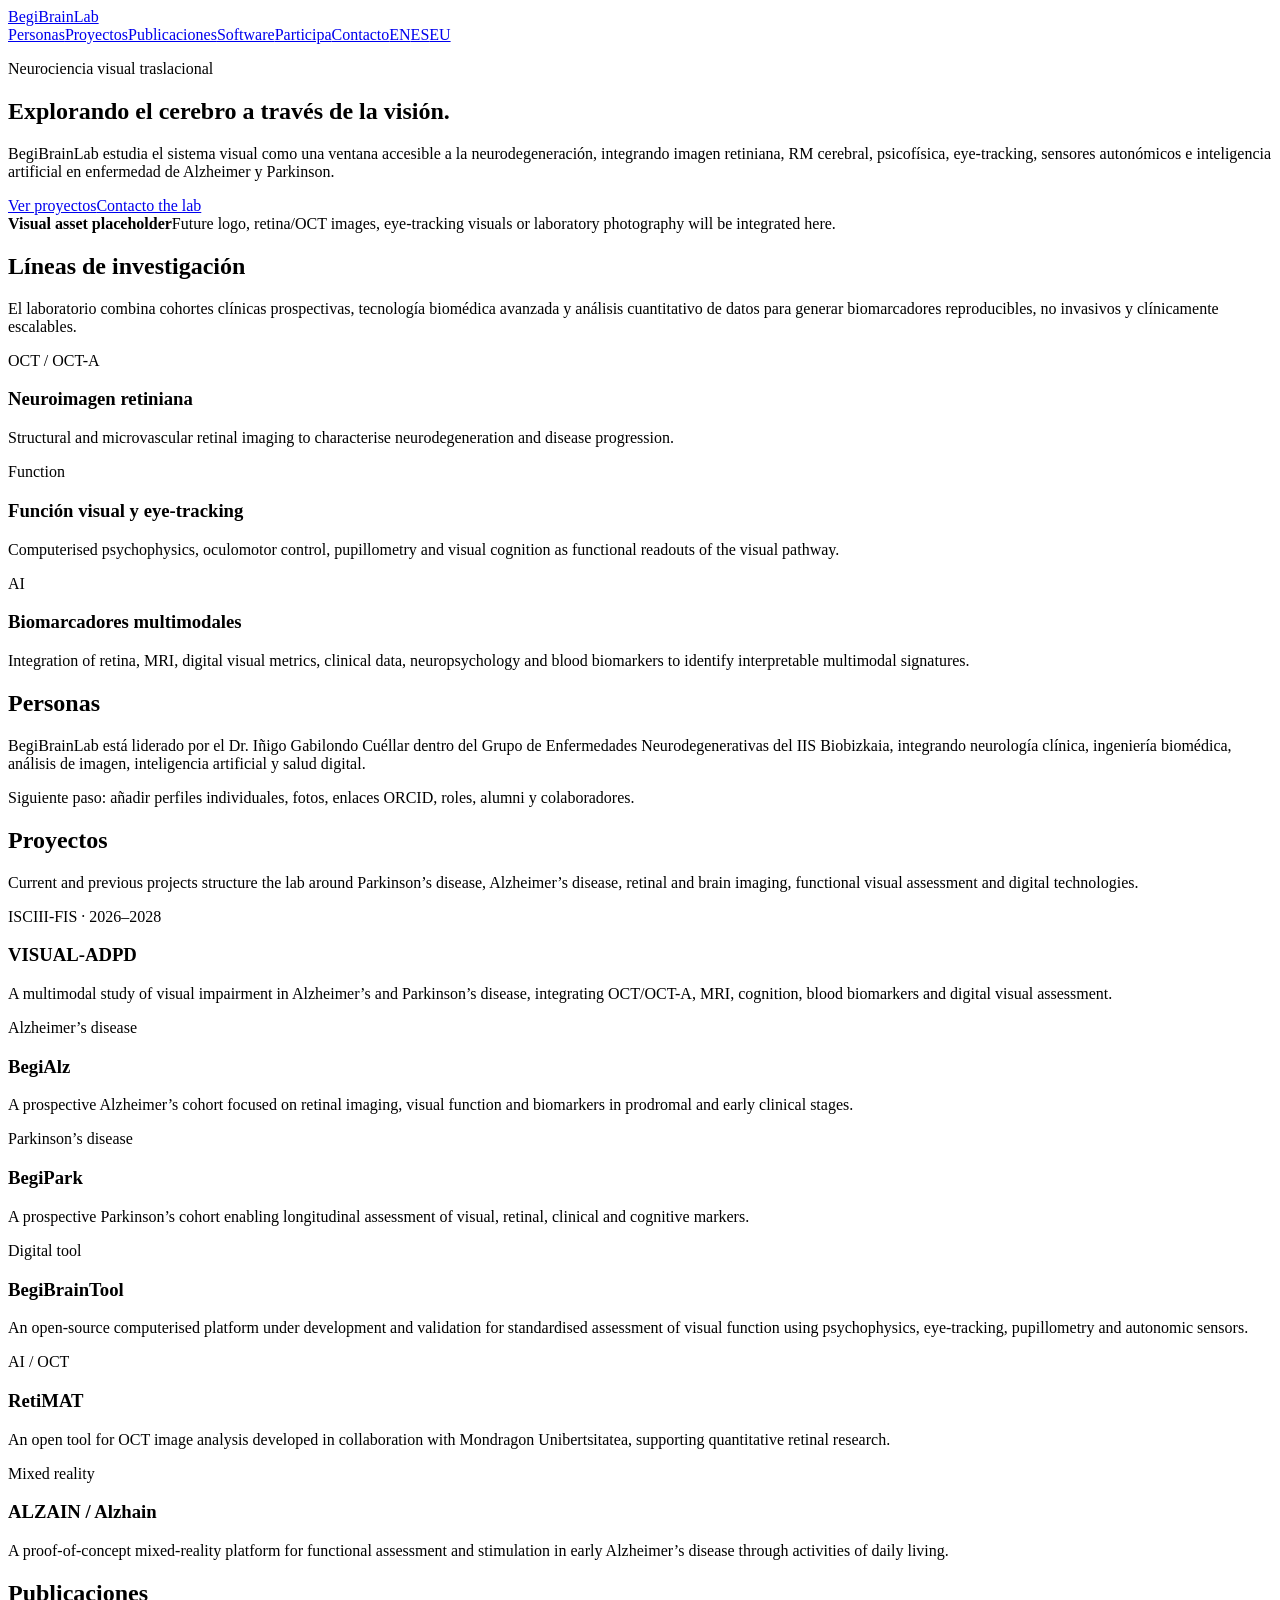
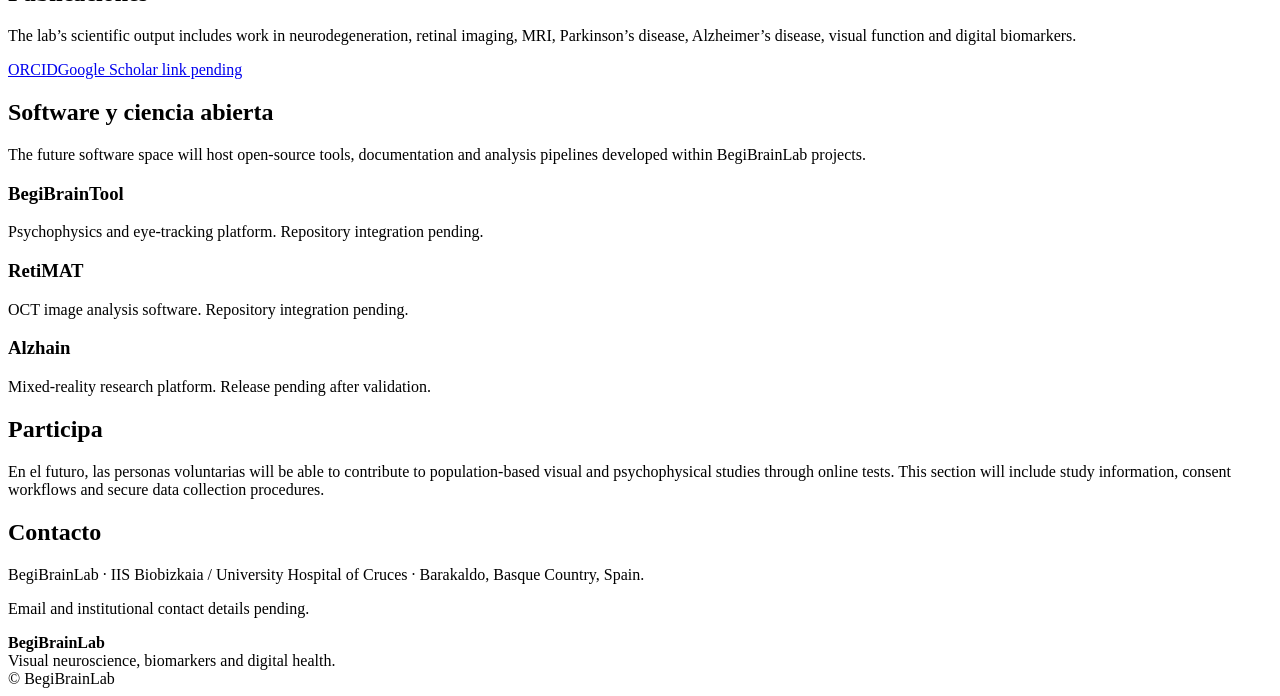
==== es/index.html @ 2e432d35 "Update index.html" ====
<!doctype html><html lang="es"><head><meta charset="utf-8"><meta name="viewport" content="width=device-width,initial-scale=1"><title>BegiBrainLab | Biomarcadores visuales de neurodegeneración</title><meta name="description" content="BegiBrainLab is a translational neuroscience laboratory focused on visual biomarkers, retinal imaging, eye-tracking, artificial intelligence and digital technologies for neurodegenerative diseases."><link rel="stylesheet" href="../assets/css/styles.css"></head><body><header class="topbar"><div class="container nav"><a class="brand" href="/"><span class="brand-mark"></span><span>BegiBrainLab</span></a><nav class="menu"><a href="#people">Personas</a><a href="#projects">Proyectos</a><a href="#publications">Publicaciones</a><a href="#software">Software</a><a href="#participate">Participa</a><a href="#contact">Contacto</a><span class="langs"><a href="/">EN</a><a href="/es/" class="active">ES</a><a href="/eu/">EU</a></span></nav></div></header><main><section class="hero"><div class="container hero-grid"><div><p class="eyebrow">Neurociencia visual traslacional</p><h1>Explorando el cerebro a través de la visión.</h1><p class="lead">BegiBrainLab estudia el sistema visual como una ventana accesible a la neurodegeneración, integrando imagen retiniana, RM cerebral, psicofísica, eye-tracking, sensores autonómicos e inteligencia artificial en enfermedad de Alzheimer y Parkinson.</p><div class="actions"><a class="btn primary" href="#projects">Ver proyectos</a><a class="btn secondary" href="#contact">Contacto the lab</a></div></div><div class="visual-placeholder"><strong>Visual asset placeholder</strong><span>Future logo, retina/OCT images, eye-tracking visuals or laboratory photography will be integrated here.</span></div></div></section><section><div class="container"><h2 class="section-title">Líneas de investigación</h2><p class="section-intro">El laboratorio combina cohortes clínicas prospectivas, tecnología biomédica avanzada y análisis cuantitativo de datos para generar biomarcadores reproducibles, no invasivos y clínicamente escalables.</p><div class="grid cards"><article class="card"><span class="tag">OCT / OCT-A</span><h3>Neuroimagen retiniana</h3><p>Structural and microvascular retinal imaging to characterise neurodegeneration and disease progression.</p></article><article class="card"><span class="tag">Function</span><h3>Función visual y eye-tracking</h3><p>Computerised psychophysics, oculomotor control, pupillometry and visual cognition as functional readouts of the visual pathway.</p></article><article class="card"><span class="tag">AI</span><h3>Biomarcadores multimodales</h3><p>Integration of retina, MRI, digital visual metrics, clinical data, neuropsychology and blood biomarkers to identify interpretable multimodal signatures.</p></article></div></div></section><section id="people"><div class="container"><h2 class="section-title">Personas</h2><p class="section-intro">BegiBrainLab está liderado por el Dr. Iñigo Gabilondo Cuéllar dentro del Grupo de Enfermedades Neurodegenerativas del IIS Biobizkaia, integrando neurología clínica, ingeniería biomédica, análisis de imagen, inteligencia artificial y salud digital.</p><div class="image-note">Siguiente paso: añadir perfiles individuales, fotos, enlaces ORCID, roles, alumni y colaboradores.</div></div></section><section id="projects"><div class="container"><h2 class="section-title">Proyectos</h2><p class="section-intro">Current and previous projects structure the lab around Parkinson’s disease, Alzheimer’s disease, retinal and brain imaging, functional visual assessment and digital technologies.</p><div class="grid project-list"><article class="card project"><span class="tag">ISCIII-FIS · 2026–2028</span><h3>VISUAL-ADPD</h3><p>A multimodal study of visual impairment in Alzheimer’s and Parkinson’s disease, integrating OCT/OCT-A, MRI, cognition, blood biomarkers and digital visual assessment.</p></article><article class="card project"><span class="tag">Alzheimer’s disease</span><h3>BegiAlz</h3><p>A prospective Alzheimer’s cohort focused on retinal imaging, visual function and biomarkers in prodromal and early clinical stages.</p></article><article class="card project"><span class="tag">Parkinson’s disease</span><h3>BegiPark</h3><p>A prospective Parkinson’s cohort enabling longitudinal assessment of visual, retinal, clinical and cognitive markers.</p></article><article class="card project"><span class="tag">Digital tool</span><h3>BegiBrainTool</h3><p>An open-source computerised platform under development and validation for standardised assessment of visual function using psychophysics, eye-tracking, pupillometry and autonomic sensors.</p></article><article class="card project"><span class="tag">AI / OCT</span><h3>RetiMAT</h3><p>An open tool for OCT image analysis developed in collaboration with Mondragon Unibertsitatea, supporting quantitative retinal research.</p></article><article class="card project"><span class="tag">Mixed reality</span><h3>ALZAIN / Alzhain</h3><p>A proof-of-concept mixed-reality platform for functional assessment and stimulation in early Alzheimer’s disease through activities of daily living.</p></article></div></div></section><section id="publications"><div class="container"><h2 class="section-title">Publicaciones</h2><p class="section-intro">The lab’s scientific output includes work in neurodegeneration, retinal imaging, MRI, Parkinson’s disease, Alzheimer’s disease, visual function and digital biomarkers.</p><div class="actions"><a class="btn secondary" href="https://orcid.org/0000-0001-6045-2840">ORCID</a><a class="btn secondary" href="#">Google Scholar link pending</a></div></div></section><section id="software"><div class="container"><h2 class="section-title">Software y ciencia abierta</h2><p class="section-intro">The future software space will host open-source tools, documentation and analysis pipelines developed within BegiBrainLab projects.</p><div class="grid cards"><article class="card"><h3>BegiBrainTool</h3><p>Psychophysics and eye-tracking platform. Repository integration pending.</p></article><article class="card"><h3>RetiMAT</h3><p>OCT image analysis software. Repository integration pending.</p></article><article class="card"><h3>Alzhain</h3><p>Mixed-reality research platform. Release pending after validation.</p></article></div></div></section><section id="participate"><div class="container"><div class="callout"><h2>Participa</h2><p>En el futuro, las personas voluntarias will be able to contribute to population-based visual and psychophysical studies through online tests. This section will include study information, consent workflows and secure data collection procedures.</p></div></div></section><section id="contact"><div class="container"><h2 class="section-title">Contacto</h2><p class="section-intro">BegiBrainLab · IIS Biobizkaia / University Hospital of Cruces · Barakaldo, Basque Country, Spain.</p><p class="muted">Email and institutional contact details pending.</p></div></section></main><footer class="footer"><div class="container footer-grid"><div><strong>BegiBrainLab</strong><br><span class="small">Visual neuroscience, biomarkers and digital health.</span></div><div class="small">© <span id="year"></span> BegiBrainLab</div></div></footer><script src="assets/js/site.js"></script></body></html>
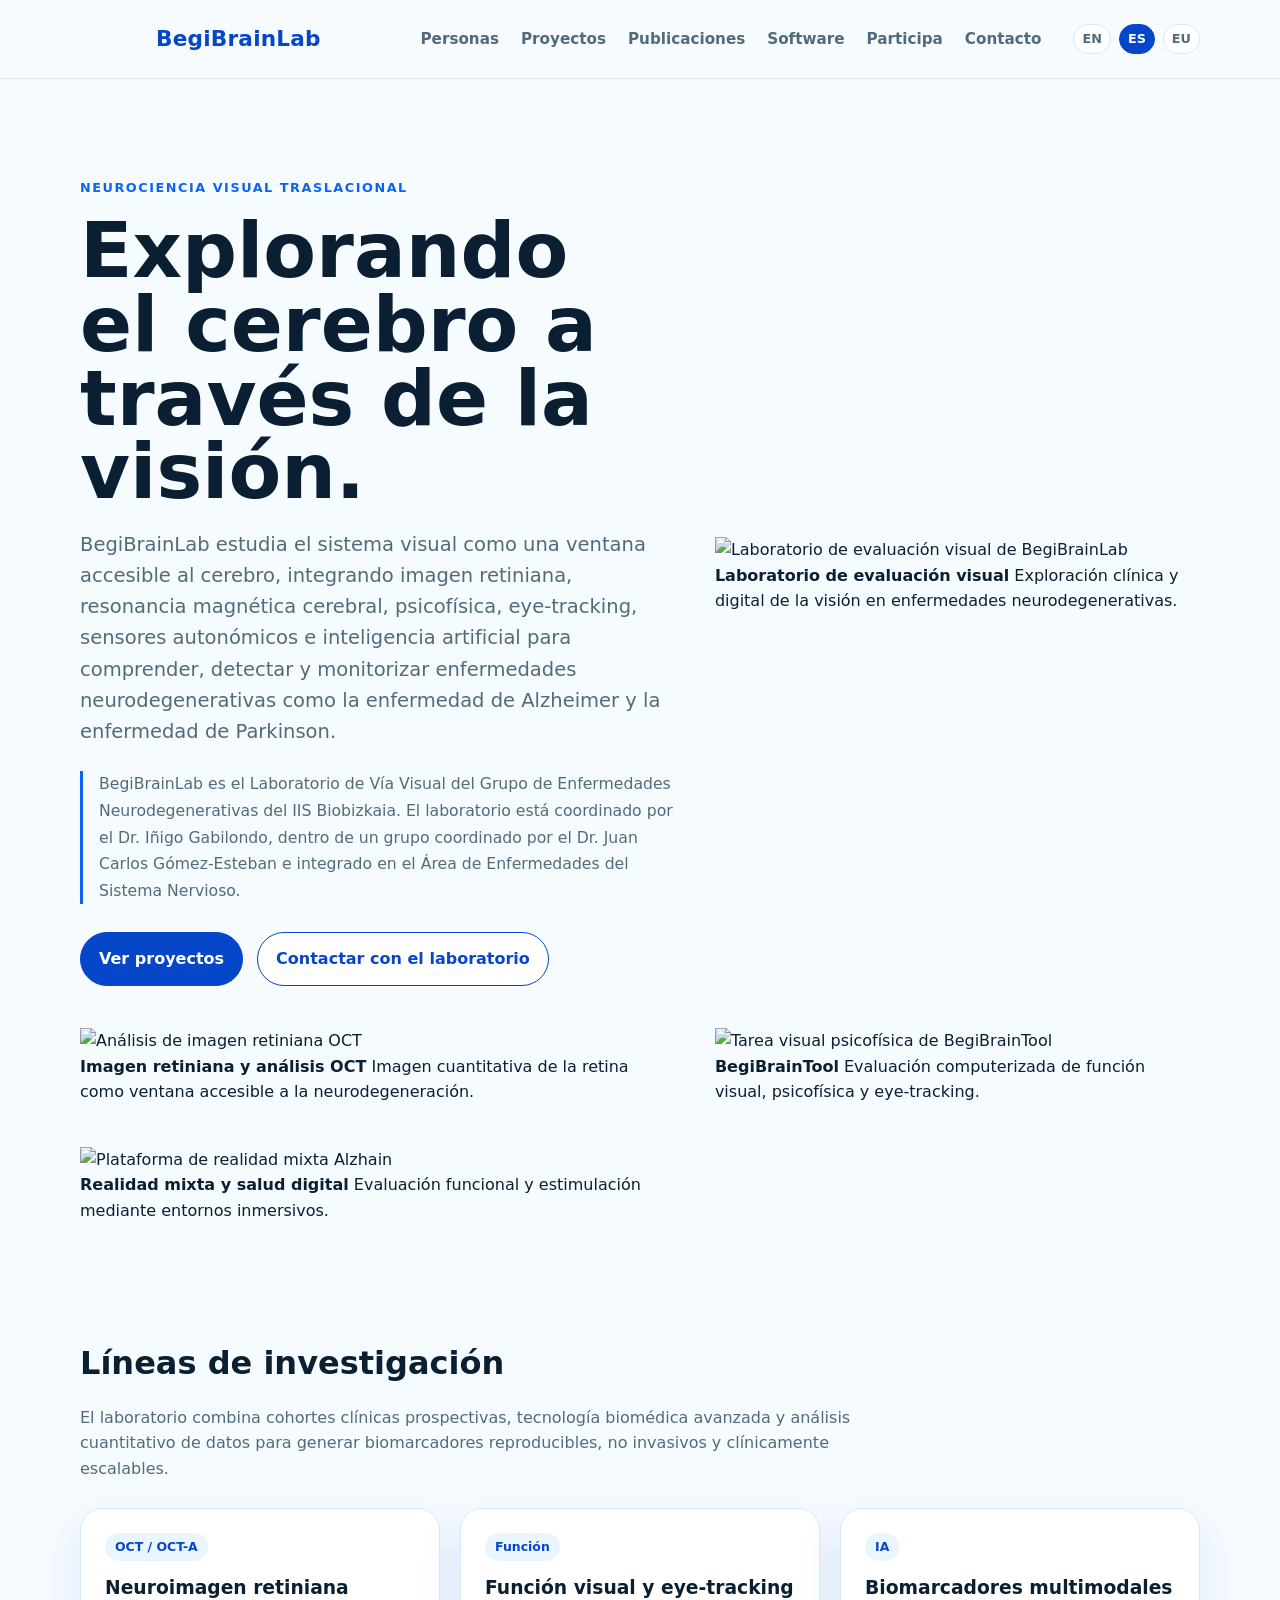
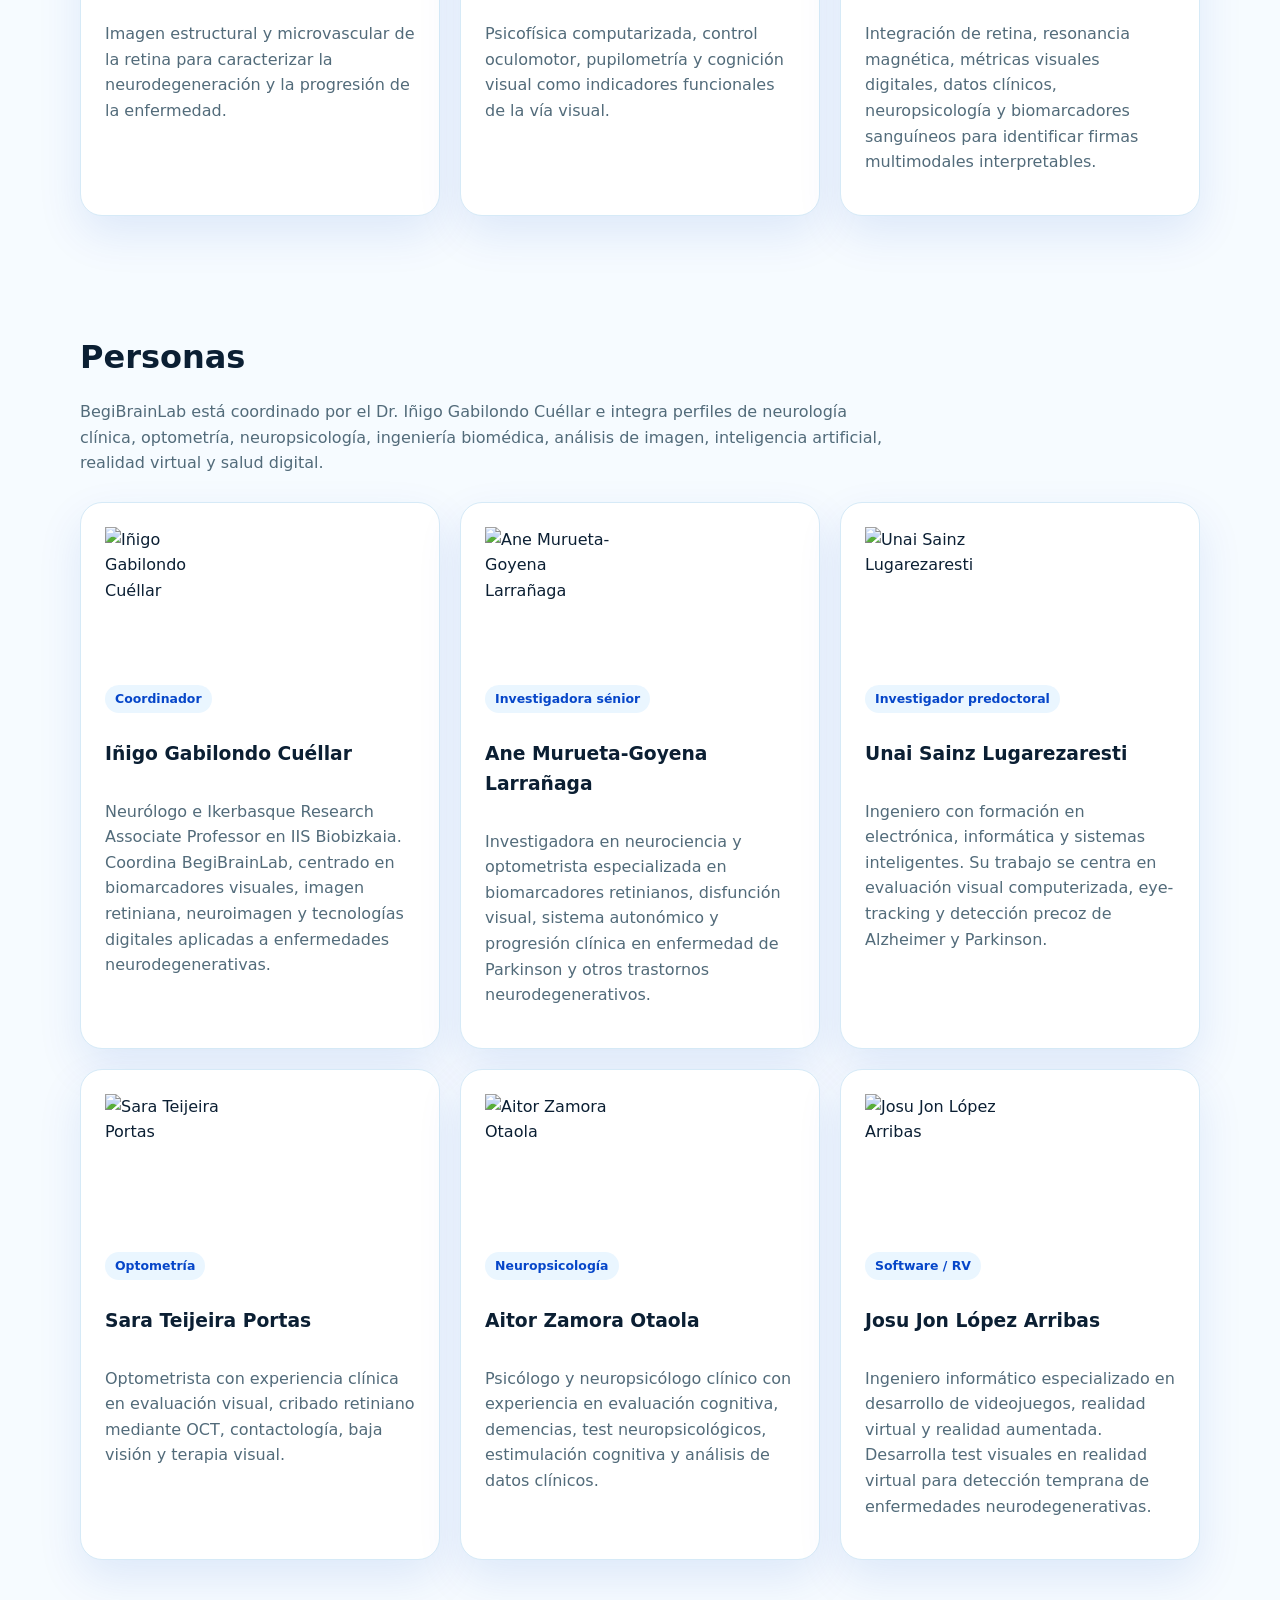
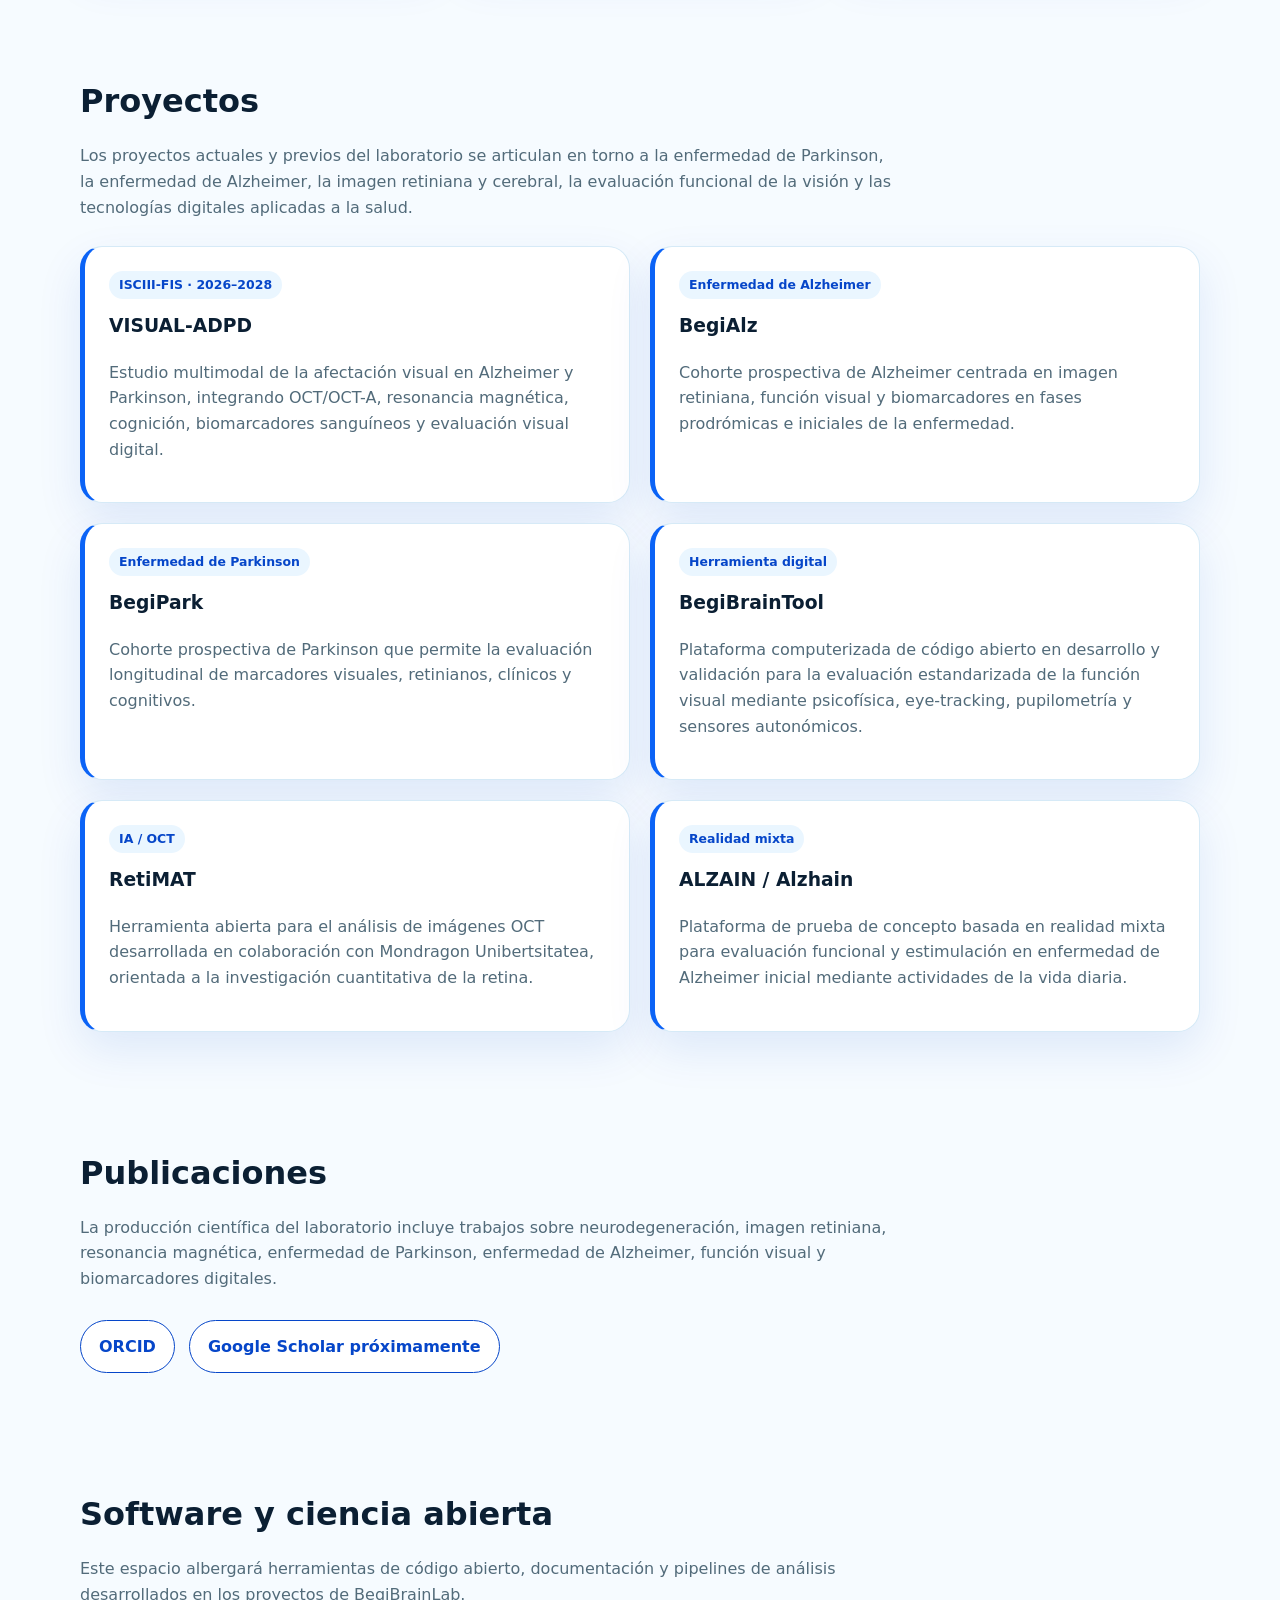
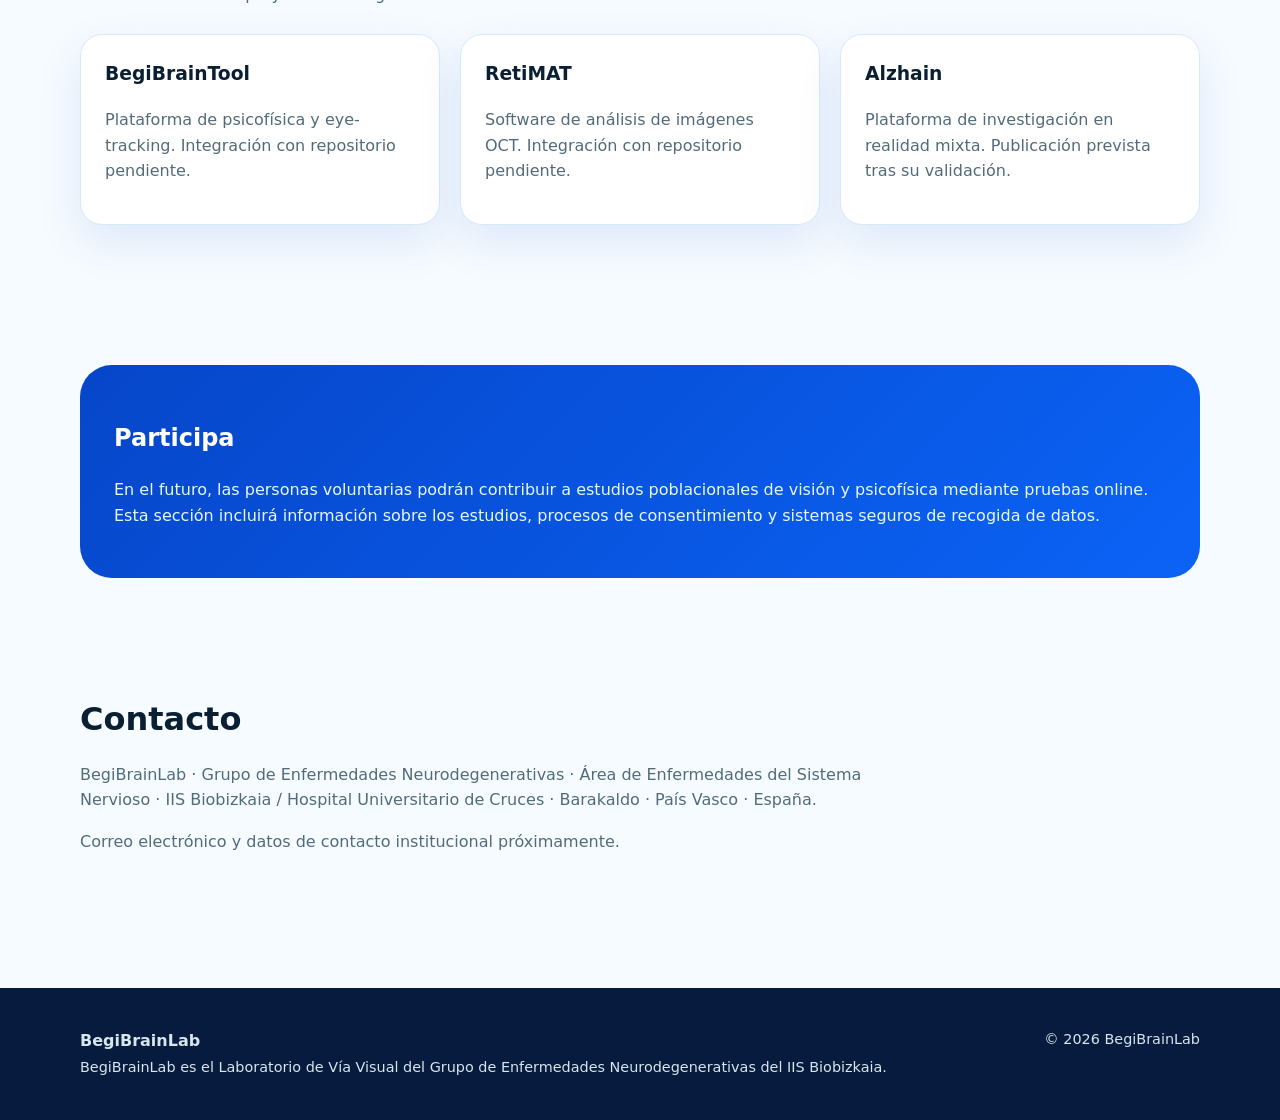
==== commit 1540f5f1: "Update index.html" ====
--- a/es/index.html
+++ b/es/index.html
@@ -1 +1,434 @@
-<!doctype html><html lang="es"><head><meta charset="utf-8"><meta name="viewport" content="width=device-width,initial-scale=1"><title>BegiBrainLab | Biomarcadores visuales de neurodegeneración</title><meta name="description" content="BegiBrainLab is a translational neuroscience laboratory focused on visual biomarkers, retinal imaging, eye-tracking, artificial intelligence and digital technologies for neurodegenerative diseases."><link rel="stylesheet" href="../assets/css/styles.css"></head><body><header class="topbar"><div class="container nav"><a class="brand" href="/"><span class="brand-mark"></span><span>BegiBrainLab</span></a><nav class="menu"><a href="#people">Personas</a><a href="#projects">Proyectos</a><a href="#publications">Publicaciones</a><a href="#software">Software</a><a href="#participate">Participa</a><a href="#contact">Contacto</a><span class="langs"><a href="/">EN</a><a href="/es/" class="active">ES</a><a href="/eu/">EU</a></span></nav></div></header><main><section class="hero"><div class="container hero-grid"><div><p class="eyebrow">Neurociencia visual traslacional</p><h1>Explorando el cerebro a través de la visión.</h1><p class="lead">BegiBrainLab estudia el sistema visual como una ventana accesible a la neurodegeneración, integrando imagen retiniana, RM cerebral, psicofísica, eye-tracking, sensores autonómicos e inteligencia artificial en enfermedad de Alzheimer y Parkinson.</p><div class="actions"><a class="btn primary" href="#projects">Ver proyectos</a><a class="btn secondary" href="#contact">Contacto the lab</a></div></div><div class="visual-placeholder"><strong>Visual asset placeholder</strong><span>Future logo, retina/OCT images, eye-tracking visuals or laboratory photography will be integrated here.</span></div></div></section><section><div class="container"><h2 class="section-title">Líneas de investigación</h2><p class="section-intro">El laboratorio combina cohortes clínicas prospectivas, tecnología biomédica avanzada y análisis cuantitativo de datos para generar biomarcadores reproducibles, no invasivos y clínicamente escalables.</p><div class="grid cards"><article class="card"><span class="tag">OCT / OCT-A</span><h3>Neuroimagen retiniana</h3><p>Structural and microvascular retinal imaging to characterise neurodegeneration and disease progression.</p></article><article class="card"><span class="tag">Function</span><h3>Función visual y eye-tracking</h3><p>Computerised psychophysics, oculomotor control, pupillometry and visual cognition as functional readouts of the visual pathway.</p></article><article class="card"><span class="tag">AI</span><h3>Biomarcadores multimodales</h3><p>Integration of retina, MRI, digital visual metrics, clinical data, neuropsychology and blood biomarkers to identify interpretable multimodal signatures.</p></article></div></div></section><section id="people"><div class="container"><h2 class="section-title">Personas</h2><p class="section-intro">BegiBrainLab está liderado por el Dr. Iñigo Gabilondo Cuéllar dentro del Grupo de Enfermedades Neurodegenerativas del IIS Biobizkaia, integrando neurología clínica, ingeniería biomédica, análisis de imagen, inteligencia artificial y salud digital.</p><div class="image-note">Siguiente paso: añadir perfiles individuales, fotos, enlaces ORCID, roles, alumni y colaboradores.</div></div></section><section id="projects"><div class="container"><h2 class="section-title">Proyectos</h2><p class="section-intro">Current and previous projects structure the lab around Parkinson’s disease, Alzheimer’s disease, retinal and brain imaging, functional visual assessment and digital technologies.</p><div class="grid project-list"><article class="card project"><span class="tag">ISCIII-FIS · 2026–2028</span><h3>VISUAL-ADPD</h3><p>A multimodal study of visual impairment in Alzheimer’s and Parkinson’s disease, integrating OCT/OCT-A, MRI, cognition, blood biomarkers and digital visual assessment.</p></article><article class="card project"><span class="tag">Alzheimer’s disease</span><h3>BegiAlz</h3><p>A prospective Alzheimer’s cohort focused on retinal imaging, visual function and biomarkers in prodromal and early clinical stages.</p></article><article class="card project"><span class="tag">Parkinson’s disease</span><h3>BegiPark</h3><p>A prospective Parkinson’s cohort enabling longitudinal assessment of visual, retinal, clinical and cognitive markers.</p></article><article class="card project"><span class="tag">Digital tool</span><h3>BegiBrainTool</h3><p>An open-source computerised platform under development and validation for standardised assessment of visual function using psychophysics, eye-tracking, pupillometry and autonomic sensors.</p></article><article class="card project"><span class="tag">AI / OCT</span><h3>RetiMAT</h3><p>An open tool for OCT image analysis developed in collaboration with Mondragon Unibertsitatea, supporting quantitative retinal research.</p></article><article class="card project"><span class="tag">Mixed reality</span><h3>ALZAIN / Alzhain</h3><p>A proof-of-concept mixed-reality platform for functional assessment and stimulation in early Alzheimer’s disease through activities of daily living.</p></article></div></div></section><section id="publications"><div class="container"><h2 class="section-title">Publicaciones</h2><p class="section-intro">The lab’s scientific output includes work in neurodegeneration, retinal imaging, MRI, Parkinson’s disease, Alzheimer’s disease, visual function and digital biomarkers.</p><div class="actions"><a class="btn secondary" href="https://orcid.org/0000-0001-6045-2840">ORCID</a><a class="btn secondary" href="#">Google Scholar link pending</a></div></div></section><section id="software"><div class="container"><h2 class="section-title">Software y ciencia abierta</h2><p class="section-intro">The future software space will host open-source tools, documentation and analysis pipelines developed within BegiBrainLab projects.</p><div class="grid cards"><article class="card"><h3>BegiBrainTool</h3><p>Psychophysics and eye-tracking platform. Repository integration pending.</p></article><article class="card"><h3>RetiMAT</h3><p>OCT image analysis software. Repository integration pending.</p></article><article class="card"><h3>Alzhain</h3><p>Mixed-reality research platform. Release pending after validation.</p></article></div></div></section><section id="participate"><div class="container"><div class="callout"><h2>Participa</h2><p>En el futuro, las personas voluntarias will be able to contribute to population-based visual and psychophysical studies through online tests. This section will include study information, consent workflows and secure data collection procedures.</p></div></div></section><section id="contact"><div class="container"><h2 class="section-title">Contacto</h2><p class="section-intro">BegiBrainLab · IIS Biobizkaia / University Hospital of Cruces · Barakaldo, Basque Country, Spain.</p><p class="muted">Email and institutional contact details pending.</p></div></section></main><footer class="footer"><div class="container footer-grid"><div><strong>BegiBrainLab</strong><br><span class="small">Visual neuroscience, biomarkers and digital health.</span></div><div class="small">© <span id="year"></span> BegiBrainLab</div></div></footer><script src="assets/js/site.js"></script></body></html>
+<!doctype html>
+<html lang="es">
+<head>
+<meta charset="utf-8">
+<meta name="viewport" content="width=device-width,initial-scale=1">
+
+<title>BegiBrainLab | Explorando el cerebro a través de la visión</title>
+
+<meta name="description" content="BegiBrainLab es un laboratorio de neurociencia visual y neurotecnología centrado en biomarcadores visuales, imagen retiniana, eye-tracking, psicofísica, inteligencia artificial y tecnologías digitales para enfermedades neurodegenerativas.">
+
+<link rel="stylesheet" href="../assets/css/styles.css">
+
+<link rel="icon" href="/assets/icons/favicon.ico">
+<link rel="icon" type="image/png" sizes="32x32" href="/assets/icons/icon-32.png">
+<link rel="apple-touch-icon" sizes="180x180" href="/assets/icons/icon-180.png">
+</head>
+
+<body>
+
+<header class="topbar">
+<div class="container nav">
+
+<a class="brand" href="/es/">
+<span class="brand-mark"></span>
+<span>BegiBrainLab</span>
+</a>
+
+<nav class="menu">
+<a href="#people">Personas</a>
+<a href="#projects">Proyectos</a>
+<a href="#publications">Publicaciones</a>
+<a href="#software">Software</a>
+<a href="#participate">Participa</a>
+<a href="#contact">Contacto</a>
+
+<span class="langs">
+<a href="/">EN</a>
+<a href="/es/" class="active">ES</a>
+<a href="/eu/">EU</a>
+</span>
+</nav>
+
+</div>
+</header>
+
+<main>
+
+<section class="hero">
+
+<div class="container hero-grid">
+
+<div>
+
+<p class="eyebrow">
+Neurociencia visual traslacional
+</p>
+
+<h1>
+Explorando el cerebro a través de la visión.
+</h1>
+
+<p class="lead">
+BegiBrainLab estudia el sistema visual como una ventana accesible al cerebro, integrando imagen retiniana, resonancia magnética cerebral, psicofísica, eye-tracking, sensores autonómicos e inteligencia artificial para comprender, detectar y monitorizar enfermedades neurodegenerativas como la enfermedad de Alzheimer y la enfermedad de Parkinson.
+</p>
+
+<p class="institutional-note">
+BegiBrainLab es el Laboratorio de Vía Visual del Grupo de Enfermedades Neurodegenerativas del IIS Biobizkaia. El laboratorio está coordinado por el Dr. Iñigo Gabilondo, dentro de un grupo coordinado por el Dr. Juan Carlos Gómez-Esteban e integrado en el Área de Enfermedades del Sistema Nervioso.
+</p>
+
+<div class="actions">
+<a class="btn primary" href="#projects">Ver proyectos</a>
+<a class="btn secondary" href="#contact">Contactar con el laboratorio</a>
+</div>
+
+</div>
+
+<div class="hero-carousel" data-carousel-lang="es" aria-label="Carrusel visual de BegiBrainLab">
+
+<img
+  class="hero-carousel-image"
+  src="../assets/img/hero/lab.png"
+  alt="Laboratorio de evaluación visual de BegiBrainLab"
+>
+
+<div class="hero-slide-caption">
+<strong>Laboratorio de evaluación visual</strong>
+<span>Exploración clínica y digital de la visión en enfermedades neurodegenerativas.</span>
+</div>
+
+</div>
+
+<div class="hero-slide">
+<img src="../assets/img/hero/oct.gif" alt="Análisis de imagen retiniana OCT">
+<div class="hero-slide-caption">
+<strong>Imagen retiniana y análisis OCT</strong>
+<span>Imagen cuantitativa de la retina como ventana accesible a la neurodegeneración.</span>
+</div>
+</div>
+
+<div class="hero-slide">
+<img src="../assets/img/hero/begibraintool.gif" alt="Tarea visual psicofísica de BegiBrainTool">
+<div class="hero-slide-caption">
+<strong>BegiBrainTool</strong>
+<span>Evaluación computerizada de función visual, psicofísica y eye-tracking.</span>
+</div>
+</div>
+
+<div class="hero-slide">
+<img src="../assets/img/hero/alzain.gif" alt="Plataforma de realidad mixta Alzhain">
+<div class="hero-slide-caption">
+<strong>Realidad mixta y salud digital</strong>
+<span>Evaluación funcional y estimulación mediante entornos inmersivos.</span>
+</div>
+</div>
+
+</div>
+
+</div>
+
+</section>
+
+<section>
+
+<div class="container">
+
+<h2 class="section-title">
+Líneas de investigación
+</h2>
+
+<p class="section-intro">
+El laboratorio combina cohortes clínicas prospectivas, tecnología biomédica avanzada y análisis cuantitativo de datos para generar biomarcadores reproducibles, no invasivos y clínicamente escalables.
+</p>
+
+<div class="grid cards">
+
+<article class="card">
+<span class="tag">OCT / OCT-A</span>
+<h3>Neuroimagen retiniana</h3>
+<p>
+Imagen estructural y microvascular de la retina para caracterizar la neurodegeneración y la progresión de la enfermedad.
+</p>
+</article>
+
+<article class="card">
+<span class="tag">Función</span>
+<h3>Función visual y eye-tracking</h3>
+<p>
+Psicofísica computarizada, control oculomotor, pupilometría y cognición visual como indicadores funcionales de la vía visual.
+</p>
+</article>
+
+<article class="card">
+<span class="tag">IA</span>
+<h3>Biomarcadores multimodales</h3>
+<p>
+Integración de retina, resonancia magnética, métricas visuales digitales, datos clínicos, neuropsicología y biomarcadores sanguíneos para identificar firmas multimodales interpretables.
+</p>
+</article>
+
+</div>
+
+</div>
+
+</section>
+
+<section id="people">
+
+<div class="container">
+
+<h2 class="section-title">
+Personas
+</h2>
+
+<p class="section-intro">
+BegiBrainLab está coordinado por el Dr. Iñigo Gabilondo Cuéllar e integra perfiles de neurología clínica, optometría, neuropsicología, ingeniería biomédica, análisis de imagen, inteligencia artificial, realidad virtual y salud digital.
+</p>
+
+<div class="grid cards">
+
+<article class="card person-card">
+<img class="person-photo" src="../assets/img/team/IGabilondo.png" alt="Iñigo Gabilondo Cuéllar">
+<span class="tag">Coordinador</span>
+<h3>Iñigo Gabilondo Cuéllar</h3>
+<p>
+Neurólogo e Ikerbasque Research Associate Professor en IIS Biobizkaia. Coordina BegiBrainLab, centrado en biomarcadores visuales, imagen retiniana, neuroimagen y tecnologías digitales aplicadas a enfermedades neurodegenerativas.
+</p>
+</article>
+
+<article class="card person-card">
+<img class="person-photo" src="../assets/img/team/AMurueta.png" alt="Ane Murueta-Goyena Larrañaga">
+<span class="tag">Investigadora sénior</span>
+<h3>Ane Murueta-Goyena Larrañaga</h3>
+<p>
+Investigadora en neurociencia y optometrista especializada en biomarcadores retinianos, disfunción visual, sistema autonómico y progresión clínica en enfermedad de Parkinson y otros trastornos neurodegenerativos.
+</p>
+</article>
+
+<article class="card person-card">
+<img class="person-photo" src="../assets/img/team/USainz.png" alt="Unai Sainz Lugarezaresti">
+<span class="tag">Investigador predoctoral</span>
+<h3>Unai Sainz Lugarezaresti</h3>
+<p>
+Ingeniero con formación en electrónica, informática y sistemas inteligentes. Su trabajo se centra en evaluación visual computerizada, eye-tracking y detección precoz de Alzheimer y Parkinson.
+</p>
+</article>
+
+<article class="card person-card">
+<img class="person-photo" src="../assets/img/team/STeijeira.png" alt="Sara Teijeira Portas">
+<span class="tag">Optometría</span>
+<h3>Sara Teijeira Portas</h3>
+<p>
+Optometrista con experiencia clínica en evaluación visual, cribado retiniano mediante OCT, contactología, baja visión y terapia visual.
+</p>
+</article>
+
+<article class="card person-card">
+<img class="person-photo" src="../assets/img/team/AZamora.png" alt="Aitor Zamora Otaola">
+<span class="tag">Neuropsicología</span>
+<h3>Aitor Zamora Otaola</h3>
+<p>
+Psicólogo y neuropsicólogo clínico con experiencia en evaluación cognitiva, demencias, test neuropsicológicos, estimulación cognitiva y análisis de datos clínicos.
+</p>
+</article>
+
+<article class="card person-card">
+<img class="person-photo" src="../assets/img/team/JJon.png" alt="Josu Jon López Arribas">
+<span class="tag">Software / RV</span>
+<h3>Josu Jon López Arribas</h3>
+<p>
+Ingeniero informático especializado en desarrollo de videojuegos, realidad virtual y realidad aumentada. Desarrolla test visuales en realidad virtual para detección temprana de enfermedades neurodegenerativas.
+</p>
+</article>
+
+</div>
+
+</div>
+
+</section>
+
+<section id="projects">
+
+<div class="container">
+
+<h2 class="section-title">
+Proyectos
+</h2>
+
+<p class="section-intro">
+Los proyectos actuales y previos del laboratorio se articulan en torno a la enfermedad de Parkinson, la enfermedad de Alzheimer, la imagen retiniana y cerebral, la evaluación funcional de la visión y las tecnologías digitales aplicadas a la salud.
+</p>
+
+<div class="grid project-list">
+
+<article class="card project">
+<span class="tag">ISCIII-FIS · 2026–2028</span>
+<h3>VISUAL-ADPD</h3>
+<p>
+Estudio multimodal de la afectación visual en Alzheimer y Parkinson, integrando OCT/OCT-A, resonancia magnética, cognición, biomarcadores sanguíneos y evaluación visual digital.
+</p>
+</article>
+
+<article class="card project">
+<span class="tag">Enfermedad de Alzheimer</span>
+<h3>BegiAlz</h3>
+<p>
+Cohorte prospectiva de Alzheimer centrada en imagen retiniana, función visual y biomarcadores en fases prodrómicas e iniciales de la enfermedad.
+</p>
+</article>
+
+<article class="card project">
+<span class="tag">Enfermedad de Parkinson</span>
+<h3>BegiPark</h3>
+<p>
+Cohorte prospectiva de Parkinson que permite la evaluación longitudinal de marcadores visuales, retinianos, clínicos y cognitivos.
+</p>
+</article>
+
+<article class="card project">
+<span class="tag">Herramienta digital</span>
+<h3>BegiBrainTool</h3>
+<p>
+Plataforma computerizada de código abierto en desarrollo y validación para la evaluación estandarizada de la función visual mediante psicofísica, eye-tracking, pupilometría y sensores autonómicos.
+</p>
+</article>
+
+<article class="card project">
+<span class="tag">IA / OCT</span>
+<h3>RetiMAT</h3>
+<p>
+Herramienta abierta para el análisis de imágenes OCT desarrollada en colaboración con Mondragon Unibertsitatea, orientada a la investigación cuantitativa de la retina.
+</p>
+</article>
+
+<article class="card project">
+<span class="tag">Realidad mixta</span>
+<h3>ALZAIN / Alzhain</h3>
+<p>
+Plataforma de prueba de concepto basada en realidad mixta para evaluación funcional y estimulación en enfermedad de Alzheimer inicial mediante actividades de la vida diaria.
+</p>
+</article>
+
+</div>
+
+</div>
+
+</section>
+
+<section id="publications">
+
+<div class="container">
+
+<h2 class="section-title">
+Publicaciones
+</h2>
+
+<p class="section-intro">
+La producción científica del laboratorio incluye trabajos sobre neurodegeneración, imagen retiniana, resonancia magnética, enfermedad de Parkinson, enfermedad de Alzheimer, función visual y biomarcadores digitales.
+</p>
+
+<div class="actions">
+<a class="btn secondary" href="https://orcid.org/0000-0001-6045-2840">ORCID</a>
+<a class="btn secondary" href="#">Google Scholar próximamente</a>
+</div>
+
+</div>
+
+</section>
+
+<section id="software">
+
+<div class="container">
+
+<h2 class="section-title">
+Software y ciencia abierta
+</h2>
+
+<p class="section-intro">
+Este espacio albergará herramientas de código abierto, documentación y pipelines de análisis desarrollados en los proyectos de BegiBrainLab.
+</p>
+
+<div class="grid cards">
+
+<article class="card">
+<h3>BegiBrainTool</h3>
+<p>
+Plataforma de psicofísica y eye-tracking. Integración con repositorio pendiente.
+</p>
+</article>
+
+<article class="card">
+<h3>RetiMAT</h3>
+<p>
+Software de análisis de imágenes OCT. Integración con repositorio pendiente.
+</p>
+</article>
+
+<article class="card">
+<h3>Alzhain</h3>
+<p>
+Plataforma de investigación en realidad mixta. Publicación prevista tras su validación.
+</p>
+</article>
+
+</div>
+
+</div>
+
+</section>
+
+<section id="participate">
+
+<div class="container">
+
+<div class="callout">
+
+<h2>
+Participa
+</h2>
+
+<p>
+En el futuro, las personas voluntarias podrán contribuir a estudios poblacionales de visión y psicofísica mediante pruebas online. Esta sección incluirá información sobre los estudios, procesos de consentimiento y sistemas seguros de recogida de datos.
+</p>
+
+</div>
+
+</div>
+
+</section>
+
+<section id="contact">
+
+<div class="container">
+
+<h2 class="section-title">
+Contacto
+</h2>
+
+<p class="section-intro">
+BegiBrainLab · Grupo de Enfermedades Neurodegenerativas · Área de Enfermedades del Sistema Nervioso · IIS Biobizkaia / Hospital Universitario de Cruces · Barakaldo · País Vasco · España.
+</p>
+
+<p class="muted">
+Correo electrónico y datos de contacto institucional próximamente.
+</p>
+
+</div>
+
+</section>
+
+</main>
+
+<footer class="footer">
+
+<div class="container footer-grid">
+
+<div>
+<strong>BegiBrainLab</strong><br>
+<span class="small">
+BegiBrainLab es el Laboratorio de Vía Visual del Grupo de Enfermedades Neurodegenerativas del IIS Biobizkaia.
+</span>
+</div>
+
+<div class="small">
+© <span id="year"></span> BegiBrainLab
+</div>
+
+</div>
+
+</footer>
+
+<script src="../assets/js/site.js"></script>
+
+</body>
+</html>
--- a/assets/css/styles.css
+++ b/assets/css/styles.css
@@ -0,0 +1,368 @@
+:root {
+  --bg: #f6fbff;
+  --card: #ffffff;
+  --ink: #0b1f33;
+  --muted: #526b7a;
+
+  --brand: #0646c9;
+  --brand-dark: #05339a;
+  --accent: #0b63f6;
+  --cyan: #baf4ff;
+
+  --line: #d6eaf7;
+  --soft: #eaf6ff;
+
+  --radius: 22px;
+  --shadow: 0 18px 45px rgba(6, 70, 201, .10);
+}
+
+* {
+  box-sizing: border-box;
+}
+
+body {
+  margin: 0;
+  font-family: Inter, system-ui, -apple-system, Segoe UI, Roboto, Arial, sans-serif;
+  background: var(--bg);
+  color: var(--ink);
+  line-height: 1.6;
+}
+
+a {
+  color: inherit;
+}
+
+.container {
+  width: min(1120px, 92vw);
+  margin: 0 auto;
+}
+
+.topbar {
+  position: sticky;
+  top: 0;
+  z-index: 20;
+  background: rgba(246, 251, 255, .90);
+  backdrop-filter: blur(16px);
+  border-bottom: 1px solid var(--line);
+}
+
+.nav {
+  display: flex;
+  align-items: center;
+  justify-content: space-between;
+  padding: 18px 0;
+}
+
+.brand {
+  display: flex;
+  gap: 12px;
+  align-items: center;
+  text-decoration: none;
+  font-weight: 900;
+  font-size: 1.35rem;
+  letter-spacing: .01em;
+  color: var(--brand);
+}
+
+.brand-mark {
+  width: 64px;
+  height: 42px;
+  display: inline-block;
+  background-image: url("../img/begibrainlab-logo.png");
+  background-size: contain;
+  background-position: center;
+  background-repeat: no-repeat;
+  border-radius: 0;
+  flex: 0 0 auto;
+}
+
+.menu {
+  display: flex;
+  gap: 22px;
+  align-items: center;
+  font-size: .95rem;
+}
+
+.menu a {
+  text-decoration: none;
+  color: var(--muted);
+  font-weight: 600;
+}
+
+.menu a:hover {
+  color: var(--brand);
+}
+
+.langs {
+  display: flex;
+  gap: 8px;
+  margin-left: 10px;
+}
+
+.langs a {
+  text-decoration: none;
+  border: 1px solid var(--line);
+  padding: 4px 8px;
+  border-radius: 999px;
+  font-size: .8rem;
+  background: #ffffff;
+}
+
+.langs a.active {
+  background: var(--brand);
+  color: #ffffff;
+  border-color: var(--brand);
+}
+
+.hero {
+  padding: 86px 0 56px;
+}
+
+.hero-grid {
+  display: grid;
+  grid-template-columns: 1.1fr .9fr;
+  gap: 42px;
+  align-items: center;
+}
+
+.eyebrow {
+  color: var(--accent);
+  font-weight: 800;
+  text-transform: uppercase;
+  letter-spacing: .12em;
+  font-size: .8rem;
+}
+
+.hero h1 {
+  font-size: clamp(2.5rem, 6vw, 5.3rem);
+  line-height: .96;
+  margin: 16px 0;
+}
+
+.lead {
+  font-size: 1.22rem;
+  color: var(--muted);
+  max-width: 760px;
+}
+
+.institutional-note {
+  margin-top: 1.5rem;
+  max-width: 760px;
+  font-size: .98rem;
+  line-height: 1.7;
+  color: var(--muted);
+  border-left: 3px solid var(--accent);
+  padding-left: 1rem;
+}
+
+.actions {
+  display: flex;
+  gap: 14px;
+  flex-wrap: wrap;
+  margin-top: 28px;
+}
+
+.btn {
+  display: inline-block;
+  text-decoration: none;
+  padding: 13px 18px;
+  border-radius: 999px;
+  font-weight: 800;
+  border: 1px solid var(--brand);
+}
+
+.btn.primary {
+  background: var(--brand);
+  color: #ffffff;
+}
+
+.btn.primary:hover {
+  background: var(--brand-dark);
+  border-color: var(--brand-dark);
+}
+
+.btn.secondary {
+  background: #ffffff;
+  color: var(--brand);
+}
+
+.btn.secondary:hover {
+  background: var(--soft);
+}
+
+.visual-placeholder {
+  min-height: 430px;
+  border-radius: 32px;
+  background:
+    radial-gradient(circle at 20% 20%, rgba(186, 244, 255, .75), transparent 34%),
+    radial-gradient(circle at 70% 70%, rgba(11, 99, 246, .18), transparent 34%),
+    linear-gradient(135deg, #ffffff, #eaf6ff);
+  box-shadow: var(--shadow);
+  border: 1px solid var(--line);
+  padding: 28px;
+  display: flex;
+  flex-direction: column;
+  justify-content: flex-end;
+}
+
+.visual-placeholder span {
+  color: var(--muted);
+}
+
+section {
+  padding: 58px 0;
+}
+
+.section-title {
+  font-size: 2rem;
+  margin: 0 0 12px;
+}
+
+.section-intro {
+  color: var(--muted);
+  max-width: 820px;
+}
+
+.grid {
+  display: grid;
+  gap: 20px;
+}
+
+.grid.cards {
+  grid-template-columns: repeat(3, 1fr);
+  margin-top: 26px;
+}
+
+.card {
+  background: var(--card);
+  border: 1px solid var(--line);
+  border-radius: var(--radius);
+  padding: 24px;
+  box-shadow: var(--shadow);
+}
+
+.card h3 {
+  margin-top: 0;
+}
+
+.card p {
+  color: var(--muted);
+}
+
+.tag {
+  display: inline-block;
+  background: var(--soft);
+  color: var(--brand);
+  border-radius: 999px;
+  padding: 4px 10px;
+  font-size: .78rem;
+  font-weight: 800;
+  margin-bottom: 12px;
+}
+
+.project-list {
+  grid-template-columns: repeat(2, 1fr);
+  margin-top: 26px;
+}
+
+.project {
+  border-left: 5px solid var(--accent);
+}
+
+.callout {
+  background: linear-gradient(135deg, var(--brand), var(--accent));
+  color: #ffffff;
+  border-radius: 32px;
+  padding: 34px;
+  margin-top: 24px;
+}
+
+.callout p {
+  color: #e8f7ff;
+}
+
+.footer {
+  background: #061b3d;
+  color: #d6e6ec;
+  margin-top: 60px;
+  padding: 40px 0;
+}
+
+.footer-grid {
+  display: flex;
+  justify-content: space-between;
+  gap: 28px;
+  flex-wrap: wrap;
+}
+
+.footer a {
+  color: #d6e6ec;
+}
+
+.muted {
+  color: var(--muted);
+}
+
+.small {
+  font-size: .9rem;
+}
+
+.image-note {
+  font-size: .85rem;
+  color: var(--muted);
+  border: 1px dashed var(--line);
+  border-radius: 14px;
+  padding: 12px;
+  background: #ffffff;
+}
+
+@media (max-width: 850px) {
+  .hero-grid,
+  .grid.cards,
+  .project-list {
+    grid-template-columns: 1fr;
+  }
+
+  .menu {
+    display: none;
+  }
+
+  .hero {
+    padding-top: 50px;
+  }
+
+  .visual-placeholder {
+    min-height: 260px;
+  }
+
+  .footer-grid {
+    display: block;
+  }
+}
+.person-card {
+  display: flex;
+  flex-direction: column;
+  gap: 14px;
+  align-items: flex-start;
+  overflow: hidden;
+}
+
+.person-photo {
+  width: 132px;
+  height: 132px;
+  object-fit: contain;
+  object-position: center;
+  border-radius: 0;
+  border: none;
+  background: transparent;
+  box-shadow: none;
+  margin-bottom: 12px;
+}
+
+.person-card h3 {
+  margin-bottom: 0;
+}
+
+.person-card .tag {
+  width: fit-content;
+}
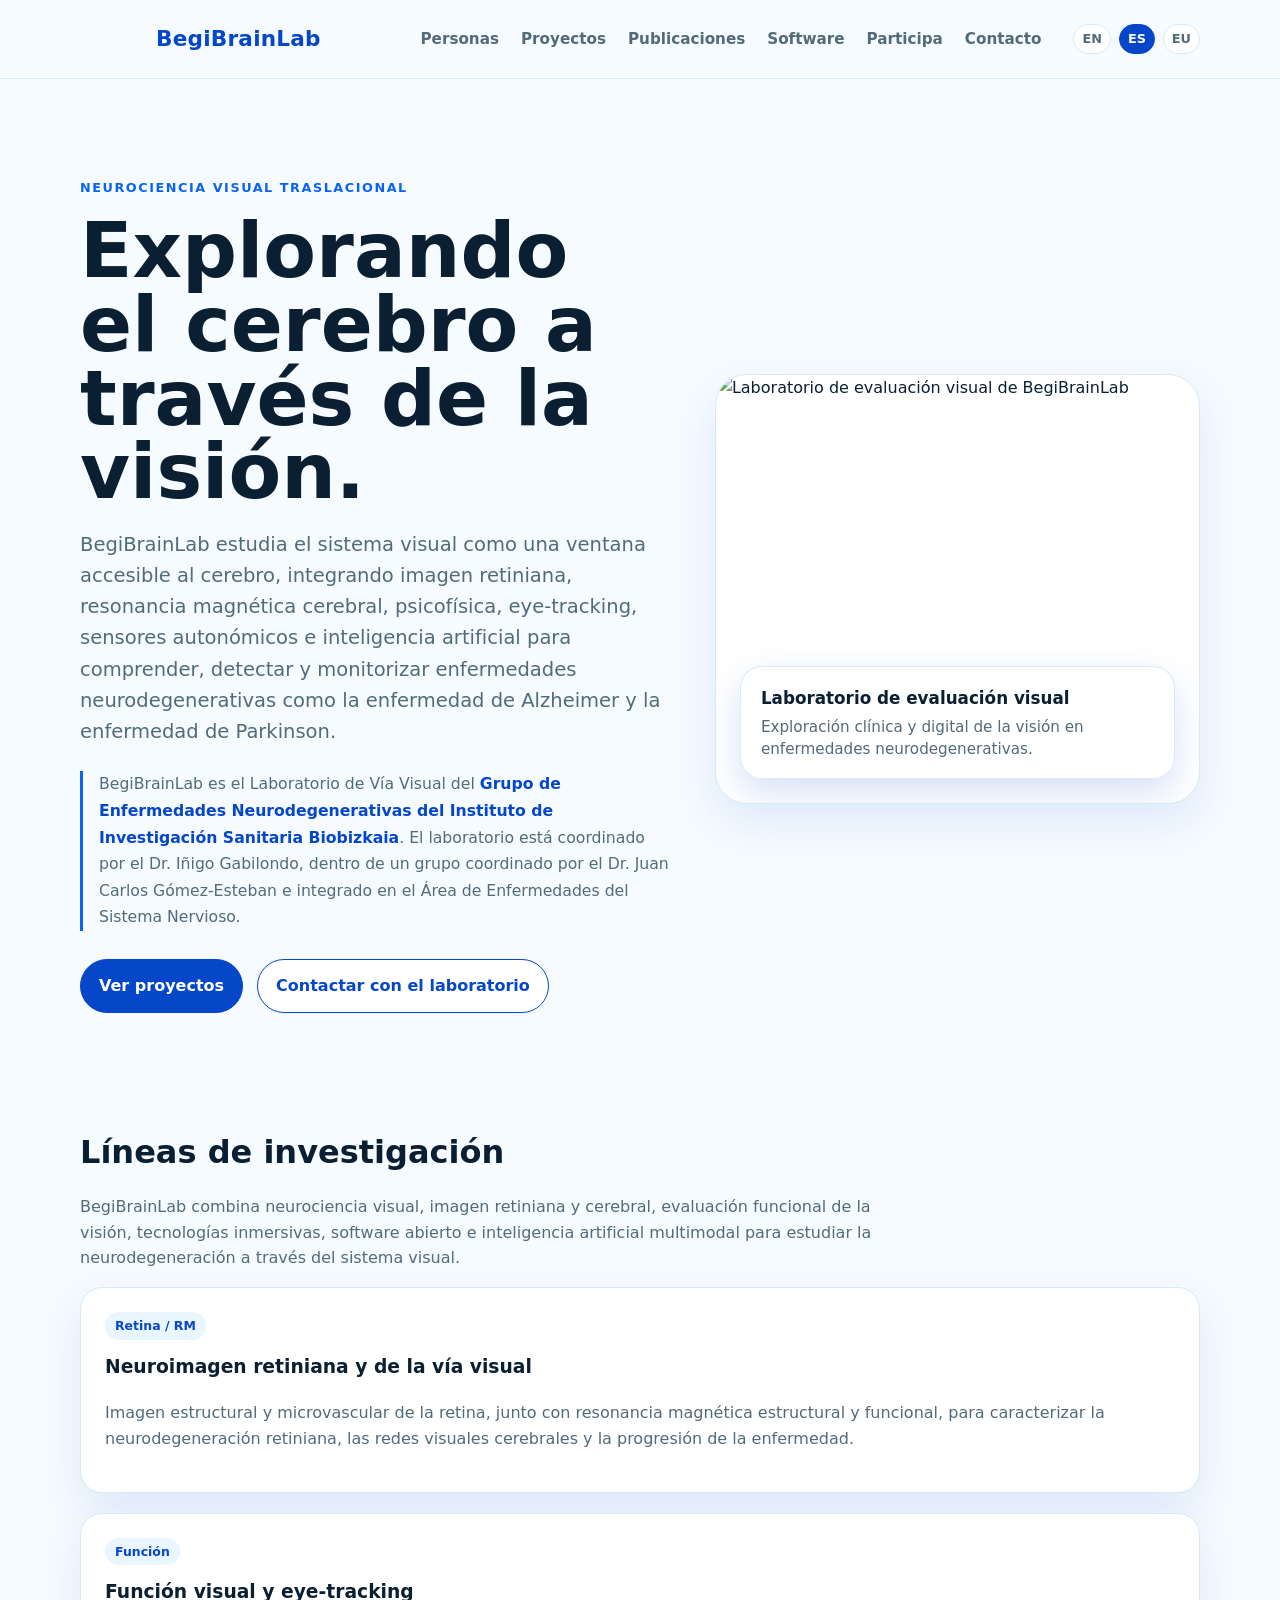
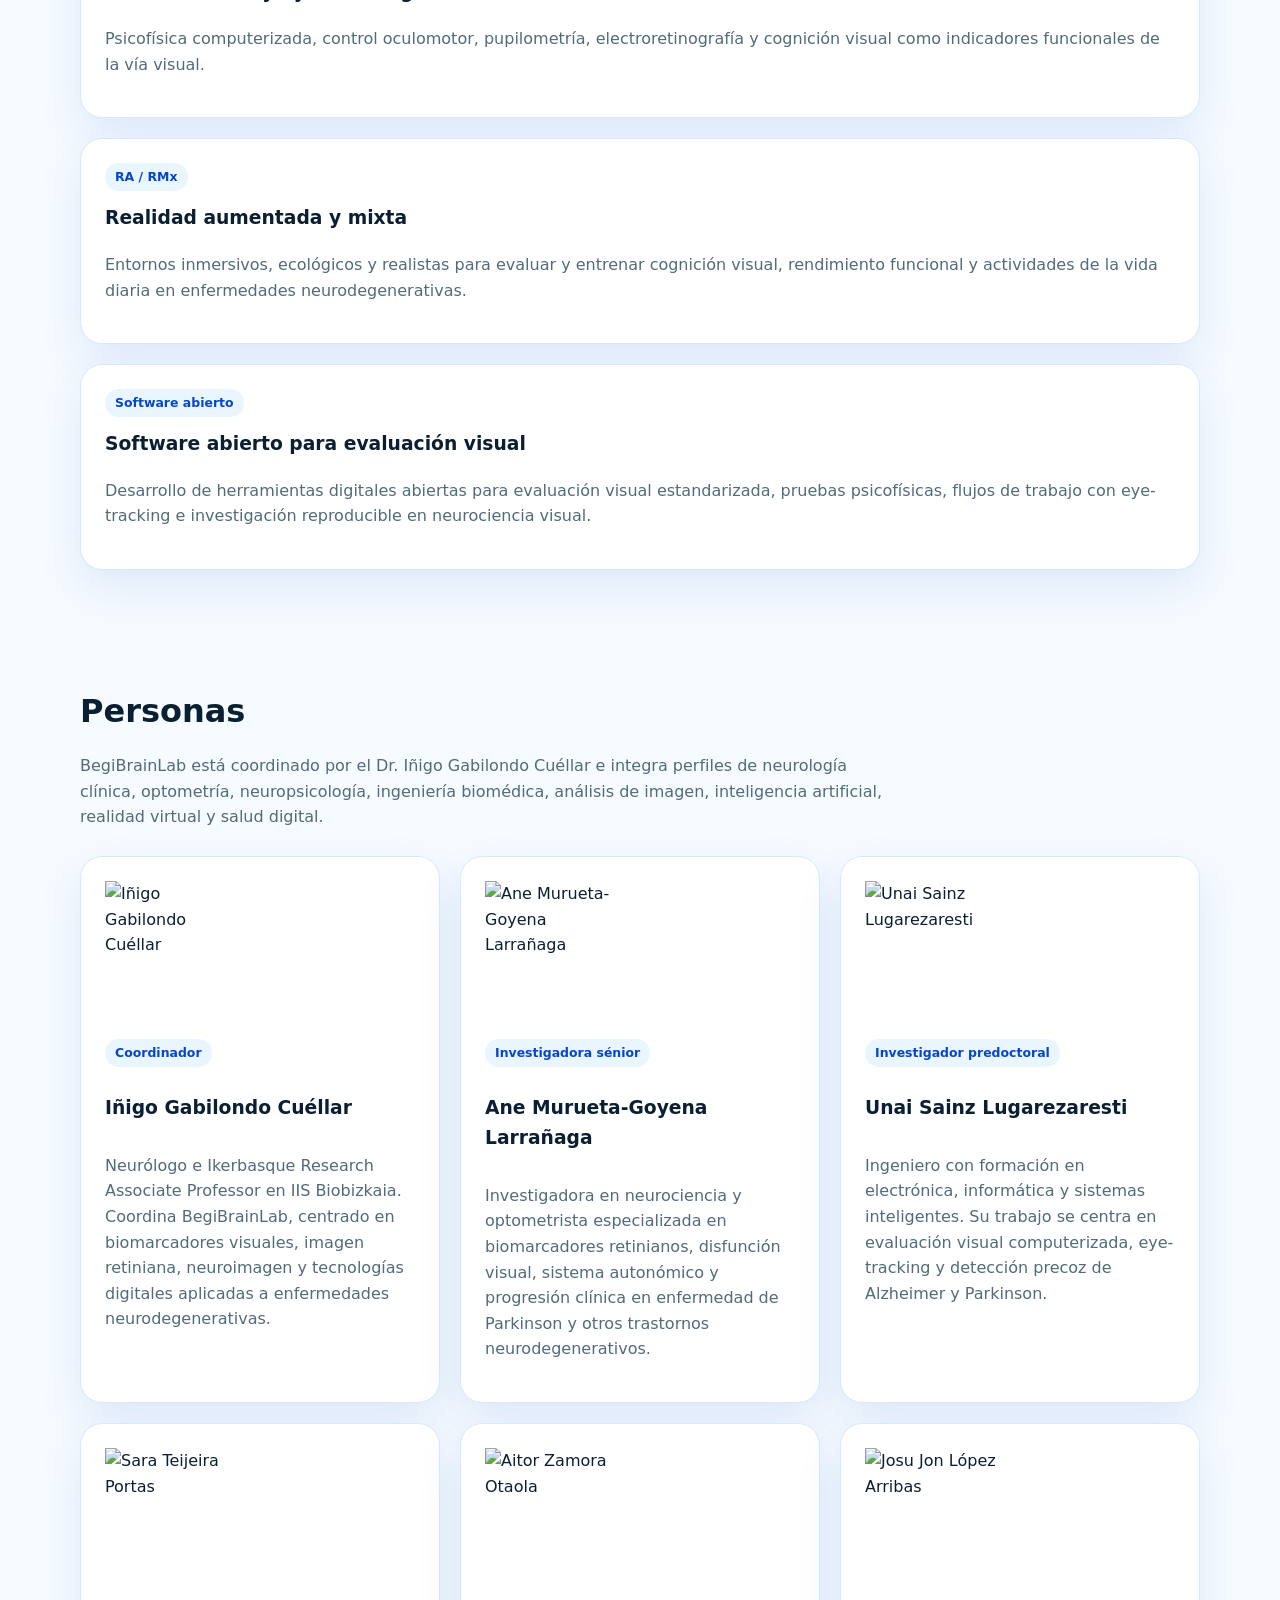
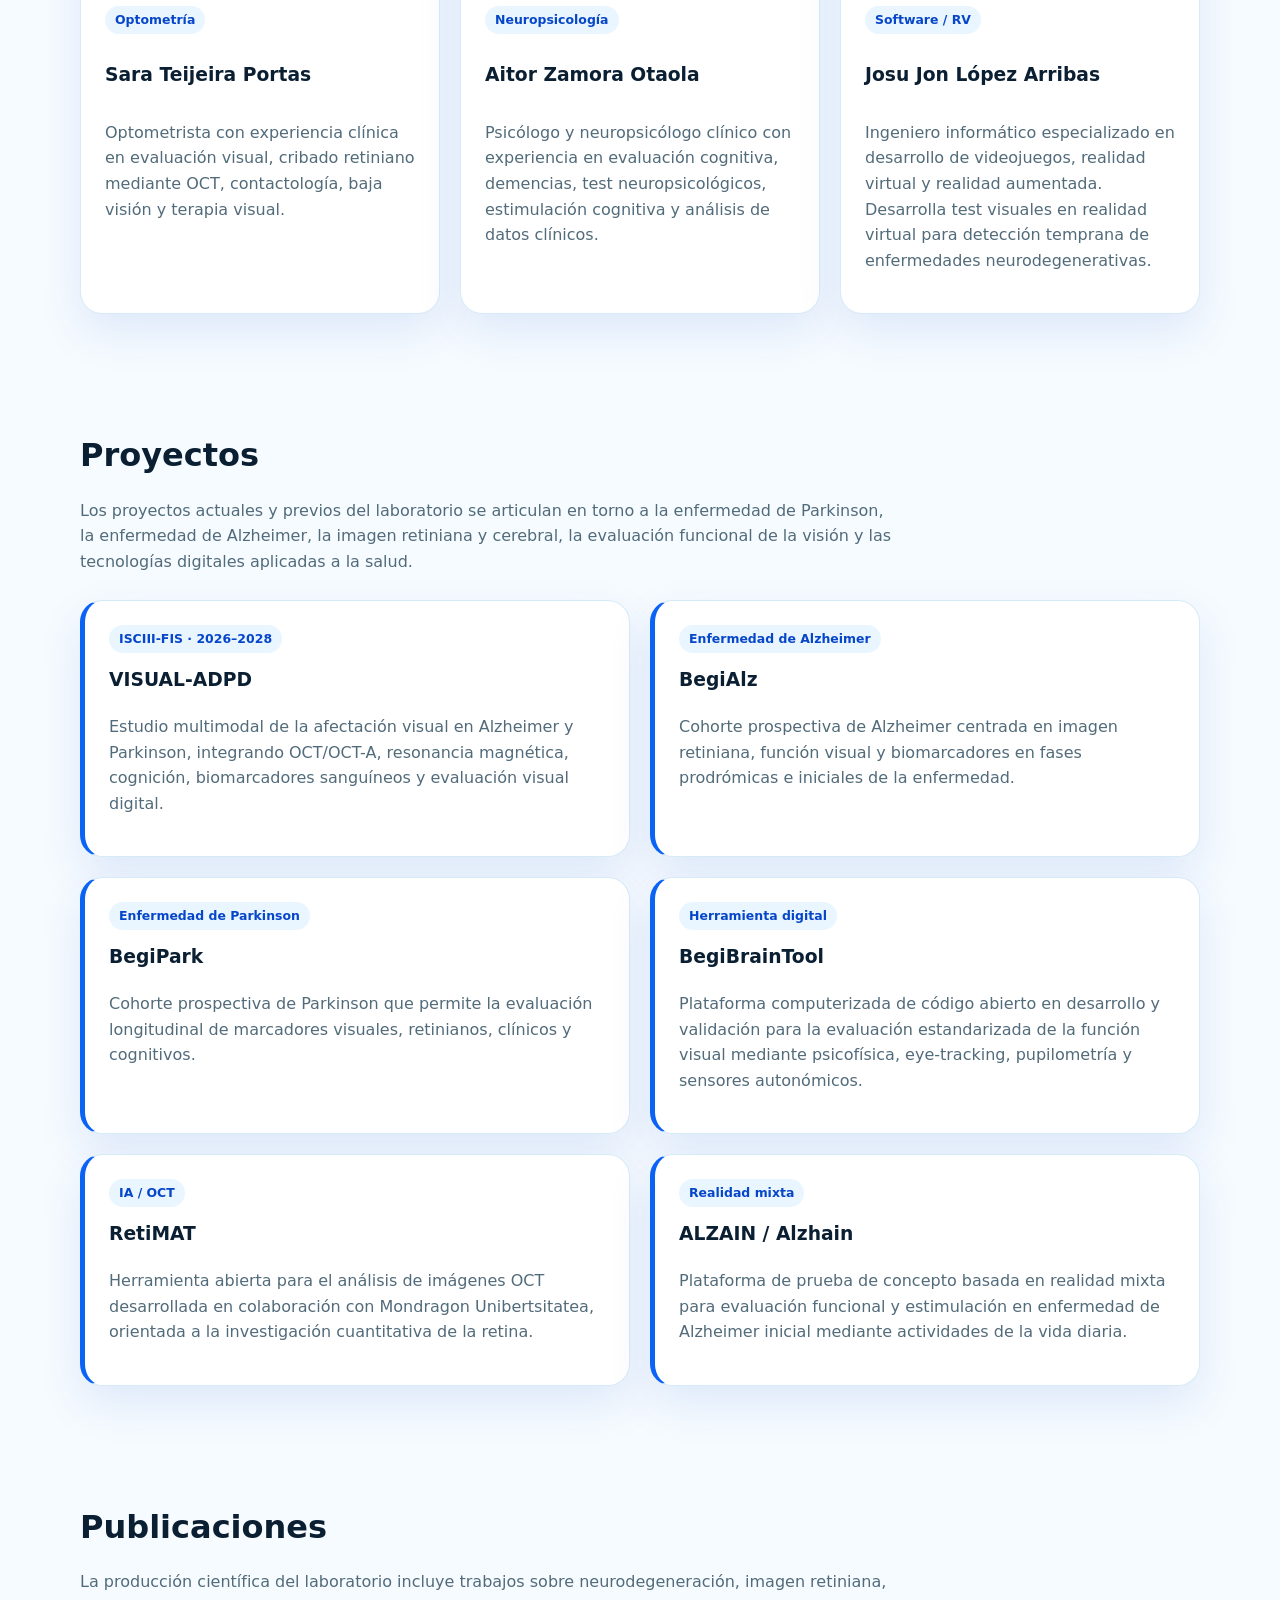
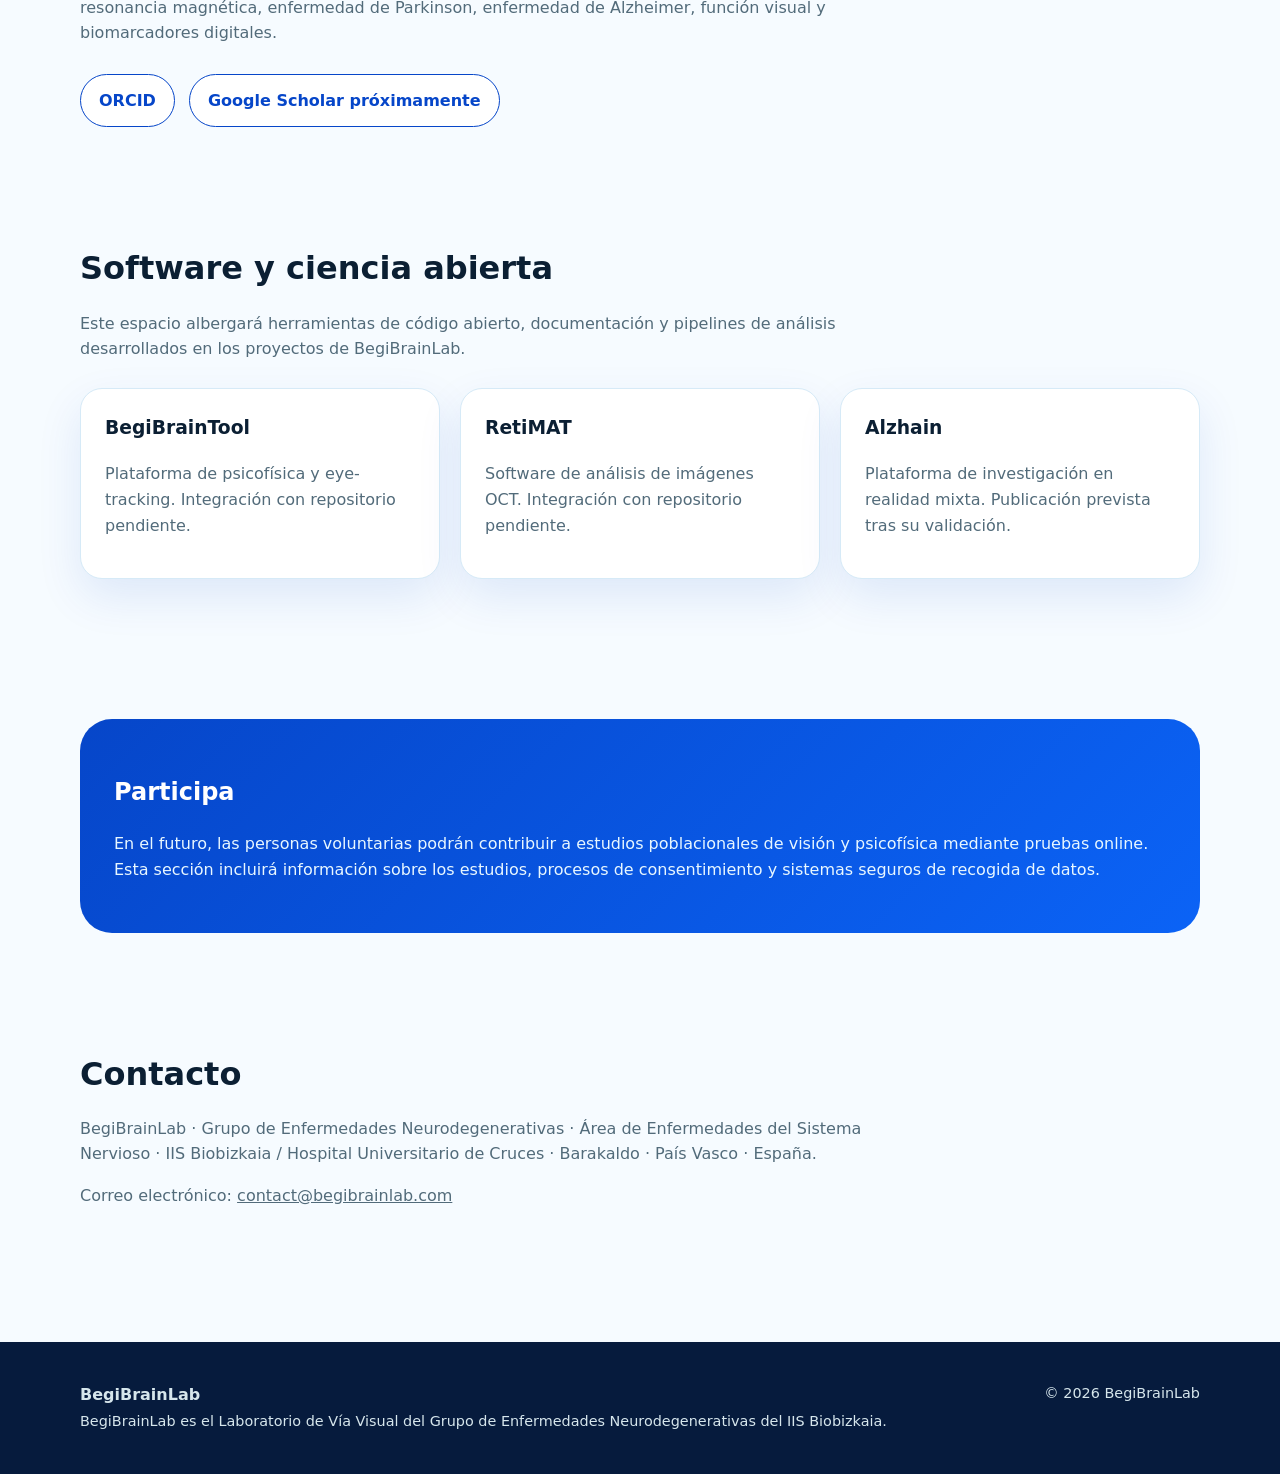
==== commit 9f7232f6: "Update index.html" ====
--- a/es/index.html
+++ b/es/index.html
@@ -64,7 +64,7 @@
 </p>
 
 <p class="institutional-note">
-BegiBrainLab es el Laboratorio de Vía Visual del Grupo de Enfermedades Neurodegenerativas del IIS Biobizkaia. El laboratorio está coordinado por el Dr. Iñigo Gabilondo, dentro de un grupo coordinado por el Dr. Juan Carlos Gómez-Esteban e integrado en el Área de Enfermedades del Sistema Nervioso.
+BegiBrainLab es el Laboratorio de Vía Visual del <a href="https://www.bio-bizkaia.eus/areas-investigacion/bc5.01" target="_blank" rel="noopener">Grupo de Enfermedades Neurodegenerativas del Instituto de Investigación Sanitaria Biobizkaia</a>. El laboratorio está coordinado por el Dr. Iñigo Gabilondo, dentro de un grupo coordinado por el Dr. Juan Carlos Gómez-Esteban e integrado en el Área de Enfermedades del Sistema Nervioso.
 </p>
 
 <div class="actions">
@@ -89,32 +89,6 @@
 
 </div>
 
-<div class="hero-slide">
-<img src="../assets/img/hero/oct.gif" alt="Análisis de imagen retiniana OCT">
-<div class="hero-slide-caption">
-<strong>Imagen retiniana y análisis OCT</strong>
-<span>Imagen cuantitativa de la retina como ventana accesible a la neurodegeneración.</span>
-</div>
-</div>
-
-<div class="hero-slide">
-<img src="../assets/img/hero/begibraintool.gif" alt="Tarea visual psicofísica de BegiBrainTool">
-<div class="hero-slide-caption">
-<strong>BegiBrainTool</strong>
-<span>Evaluación computerizada de función visual, psicofísica y eye-tracking.</span>
-</div>
-</div>
-
-<div class="hero-slide">
-<img src="../assets/img/hero/alzain.gif" alt="Plataforma de realidad mixta Alzhain">
-<div class="hero-slide-caption">
-<strong>Realidad mixta y salud digital</strong>
-<span>Evaluación funcional y estimulación mediante entornos inmersivos.</span>
-</div>
-</div>
-
-</div>
-
 </div>
 
 </section>
@@ -128,16 +102,16 @@
 </h2>
 
 <p class="section-intro">
-El laboratorio combina cohortes clínicas prospectivas, tecnología biomédica avanzada y análisis cuantitativo de datos para generar biomarcadores reproducibles, no invasivos y clínicamente escalables.
-</p>
-
-<div class="grid cards">
-
-<article class="card">
-<span class="tag">OCT / OCT-A</span>
-<h3>Neuroimagen retiniana</h3>
-<p>
-Imagen estructural y microvascular de la retina para caracterizar la neurodegeneración y la progresión de la enfermedad.
+BegiBrainLab combina neurociencia visual, imagen retiniana y cerebral, evaluación funcional de la visión, tecnologías inmersivas, software abierto e inteligencia artificial multimodal para estudiar la neurodegeneración a través del sistema visual.
+</p>
+
+<div class="grid research-grid">
+
+<article class="card">
+<span class="tag">Retina / RM</span>
+<h3>Neuroimagen retiniana y de la vía visual</h3>
+<p>
+Imagen estructural y microvascular de la retina, junto con resonancia magnética estructural y funcional, para caracterizar la neurodegeneración retiniana, las redes visuales cerebrales y la progresión de la enfermedad.
 </p>
 </article>
 
@@ -145,15 +119,23 @@
 <span class="tag">Función</span>
 <h3>Función visual y eye-tracking</h3>
 <p>
-Psicofísica computarizada, control oculomotor, pupilometría y cognición visual como indicadores funcionales de la vía visual.
-</p>
-</article>
-
-<article class="card">
-<span class="tag">IA</span>
-<h3>Biomarcadores multimodales</h3>
-<p>
-Integración de retina, resonancia magnética, métricas visuales digitales, datos clínicos, neuropsicología y biomarcadores sanguíneos para identificar firmas multimodales interpretables.
+Psicofísica computerizada, control oculomotor, pupilometría, electroretinografía y cognición visual como indicadores funcionales de la vía visual.
+</p>
+</article>
+
+<article class="card">
+<span class="tag">RA / RMx</span>
+<h3>Realidad aumentada y mixta</h3>
+<p>
+Entornos inmersivos, ecológicos y realistas para evaluar y entrenar cognición visual, rendimiento funcional y actividades de la vida diaria en enfermedades neurodegenerativas.
+</p>
+</article>
+
+<article class="card">
+<span class="tag">Software abierto</span>
+<h3>Software abierto para evaluación visual</h3>
+<p>
+Desarrollo de herramientas digitales abiertas para evaluación visual estandarizada, pruebas psicofísicas, flujos de trabajo con eye-tracking e investigación reproducible en neurociencia visual.
 </p>
 </article>
 
@@ -400,7 +382,7 @@
 </p>
 
 <p class="muted">
-Correo electrónico y datos de contacto institucional próximamente.
+Correo electrónico: <a href="mailto:contact@begibrainlab.com">contact@begibrainlab.com</a>
 </p>
 
 </div>
--- a/assets/css/styles.css
+++ b/assets/css/styles.css
@@ -18,6 +18,10 @@
 
 * {
   box-sizing: border-box;
+}
+
+html {
+  scroll-behavior: smooth;
 }
 
 body {
@@ -36,6 +40,8 @@
   width: min(1120px, 92vw);
   margin: 0 auto;
 }
+
+/* Header */
 
 .topbar {
   position: sticky;
@@ -86,7 +92,7 @@
 .menu a {
   text-decoration: none;
   color: var(--muted);
-  font-weight: 600;
+  font-weight: 700;
 }
 
 .menu a:hover {
@@ -114,6 +120,14 @@
   border-color: var(--brand);
 }
 
+/* Anchor offset for sticky header */
+
+section[id] {
+  scroll-margin-top: 125px;
+}
+
+/* Hero */
+
 .hero {
   padding: 86px 0 56px;
 }
@@ -190,24 +204,63 @@
   background: var(--soft);
 }
 
-.visual-placeholder {
+/* Hero visual carousel */
+
+.hero-carousel {
+  position: relative;
+  width: 100%;
+  height: 430px;
   min-height: 430px;
+  max-height: 430px;
   border-radius: 32px;
-  background:
-    radial-gradient(circle at 20% 20%, rgba(186, 244, 255, .75), transparent 34%),
-    radial-gradient(circle at 70% 70%, rgba(11, 99, 246, .18), transparent 34%),
-    linear-gradient(135deg, #ffffff, #eaf6ff);
+  overflow: hidden;
+  background: #ffffff;
   box-shadow: var(--shadow);
   border: 1px solid var(--line);
-  padding: 28px;
-  display: flex;
-  flex-direction: column;
-  justify-content: flex-end;
-}
-
-.visual-placeholder span {
-  color: var(--muted);
-}
+}
+
+.hero-carousel-image {
+  display: block;
+  width: 100%;
+  height: 100%;
+  object-fit: cover;
+  object-position: center;
+  transition: opacity .55s ease;
+}
+
+.hero-carousel-image.is-fading {
+  opacity: 0;
+}
+
+.hero-slide-caption {
+  position: absolute;
+  left: 24px;
+  right: 24px;
+  bottom: 24px;
+  z-index: 2;
+  padding: 18px 20px;
+  border-radius: 22px;
+  background: rgba(255, 255, 255, .88);
+  backdrop-filter: blur(12px);
+  border: 1px solid rgba(214, 234, 247, .95);
+  box-shadow: 0 14px 35px rgba(6, 70, 201, .16);
+}
+
+.hero-slide-caption strong {
+  display: block;
+  color: var(--ink);
+  font-size: 1.05rem;
+  font-weight: 900;
+  margin-bottom: 4px;
+}
+
+.hero-slide-caption span {
+  display: block;
+  color: var(--muted);
+  font-size: .95rem;
+  line-height: 1.45;
+}
+/* Sections */
 
 section {
   padding: 58px 0;
@@ -260,85 +313,8 @@
   margin-bottom: 12px;
 }
 
-.project-list {
-  grid-template-columns: repeat(2, 1fr);
-  margin-top: 26px;
-}
-
-.project {
-  border-left: 5px solid var(--accent);
-}
-
-.callout {
-  background: linear-gradient(135deg, var(--brand), var(--accent));
-  color: #ffffff;
-  border-radius: 32px;
-  padding: 34px;
-  margin-top: 24px;
-}
-
-.callout p {
-  color: #e8f7ff;
-}
-
-.footer {
-  background: #061b3d;
-  color: #d6e6ec;
-  margin-top: 60px;
-  padding: 40px 0;
-}
-
-.footer-grid {
-  display: flex;
-  justify-content: space-between;
-  gap: 28px;
-  flex-wrap: wrap;
-}
-
-.footer a {
-  color: #d6e6ec;
-}
-
-.muted {
-  color: var(--muted);
-}
-
-.small {
-  font-size: .9rem;
-}
-
-.image-note {
-  font-size: .85rem;
-  color: var(--muted);
-  border: 1px dashed var(--line);
-  border-radius: 14px;
-  padding: 12px;
-  background: #ffffff;
-}
-
-@media (max-width: 850px) {
-  .hero-grid,
-  .grid.cards,
-  .project-list {
-    grid-template-columns: 1fr;
-  }
-
-  .menu {
-    display: none;
-  }
-
-  .hero {
-    padding-top: 50px;
-  }
-
-  .visual-placeholder {
-    min-height: 260px;
-  }
-
-  .footer-grid {
-    display: block;
-  }
-}
+/* People */
+
 .person-card {
   display: flex;
   flex-direction: column;
@@ -366,3 +342,213 @@
 .person-card .tag {
   width: fit-content;
 }
+
+/* Projects */
+
+.project-list {
+  grid-template-columns: repeat(2, 1fr);
+  margin-top: 26px;
+}
+
+.project {
+  border-left: 5px solid var(--accent);
+}
+
+/* Callout */
+
+.callout {
+  background: linear-gradient(135deg, var(--brand), var(--accent));
+  color: #ffffff;
+  border-radius: 32px;
+  padding: 34px;
+  margin-top: 24px;
+}
+
+.callout p {
+  color: #e8f7ff;
+}
+
+/* Footer */
+
+.footer {
+  background: #061b3d;
+  color: #d6e6ec;
+  margin-top: 60px;
+  padding: 40px 0;
+}
+
+.footer-grid {
+  display: flex;
+  justify-content: space-between;
+  gap: 28px;
+  flex-wrap: wrap;
+}
+
+.footer a {
+  color: #d6e6ec;
+}
+
+.muted {
+  color: var(--muted);
+}
+
+.small {
+  font-size: .9rem;
+}
+
+.image-note {
+  font-size: .85rem;
+  color: var(--muted);
+  border: 1px dashed var(--line);
+  border-radius: 14px;
+  padding: 12px;
+  background: #ffffff;
+}
+
+/* Responsive */
+
+@media (max-width: 850px) {
+  .hero-grid,
+  .grid.cards,
+  .project-list {
+    grid-template-columns: 1fr;
+  }
+
+  .menu {
+    display: none;
+  }
+
+  .hero {
+    padding-top: 50px;
+  }
+
+  .hero-carousel {
+    height: 300px;
+    min-height: 300px;
+    max-height: 300px;
+  }
+
+  .hero-slide-caption {
+    left: 16px;
+    right: 16px;
+    bottom: 16px;
+    padding: 14px 16px;
+  }
+
+  .hero-slide-caption span {
+    font-size: .86rem;
+  }
+
+  .footer-grid {
+    display: block;
+  }
+}
+/* =========================================================
+   HARD RESET HERO CAROUSEL
+   This neutralises old multi-slide carousel leftovers
+   ========================================================= */
+
+/* Hide any old carousel slides that may still remain in the HTML */
+.hero-slide {
+  display: none !important;
+}
+
+/* Hide any old standalone captions outside the current carousel */
+.hero-slide-caption {
+  display: none;
+}
+
+/* Current carousel: one image changed by JavaScript */
+.hero-carousel {
+  position: relative !important;
+  width: 100% !important;
+  height: 430px !important;
+  min-height: 430px !important;
+  max-height: 430px !important;
+  border-radius: 32px !important;
+  overflow: hidden !important;
+  background: #ffffff !important;
+  box-shadow: var(--shadow) !important;
+  border: 1px solid var(--line) !important;
+}
+
+/* Only the dynamic carousel image should be visible */
+.hero-carousel-image {
+  display: block !important;
+  width: 100% !important;
+  height: 100% !important;
+  max-height: 430px !important;
+  object-fit: cover !important;
+  object-position: center !important;
+  transition: opacity .55s ease !important;
+}
+
+.hero-carousel-image.is-fading {
+  opacity: 0 !important;
+}
+
+/* Show only the caption that is directly inside the current carousel */
+.hero-carousel > .hero-slide-caption {
+  display: block !important;
+  position: absolute !important;
+  left: 24px !important;
+  right: 24px !important;
+  bottom: 24px !important;
+  z-index: 2 !important;
+  padding: 18px 20px !important;
+  border-radius: 22px !important;
+  background: rgba(255, 255, 255, .88) !important;
+  backdrop-filter: blur(12px) !important;
+  border: 1px solid rgba(214, 234, 247, .95) !important;
+  box-shadow: 0 14px 35px rgba(6, 70, 201, .16) !important;
+}
+
+.hero-carousel > .hero-slide-caption strong {
+  display: block !important;
+  color: var(--ink) !important;
+  font-size: 1.05rem !important;
+  font-weight: 900 !important;
+  margin-bottom: 4px !important;
+}
+
+.hero-carousel > .hero-slide-caption span {
+  display: block !important;
+  color: var(--muted) !important;
+  font-size: .95rem !important;
+  line-height: 1.45 !important;
+}
+
+/* Mobile */
+@media (max-width: 850px) {
+  .hero-carousel {
+    height: 300px !important;
+    min-height: 300px !important;
+    max-height: 300px !important;
+  }
+
+  .hero-carousel-image {
+    height: 100% !important;
+    max-height: 300px !important;
+  }
+
+  .hero-carousel > .hero-slide-caption {
+    left: 16px !important;
+    right: 16px !important;
+    bottom: 16px !important;
+    padding: 14px 16px !important;
+  }
+
+  .hero-carousel > .hero-slide-caption span {
+    font-size: .86rem !important;
+  }
+}
+
+.institutional-note a {
+  color: var(--brand);
+  font-weight: 800;
+  text-decoration: none;
+}
+
+.institutional-note a:hover {
+  text-decoration: underline;
+}
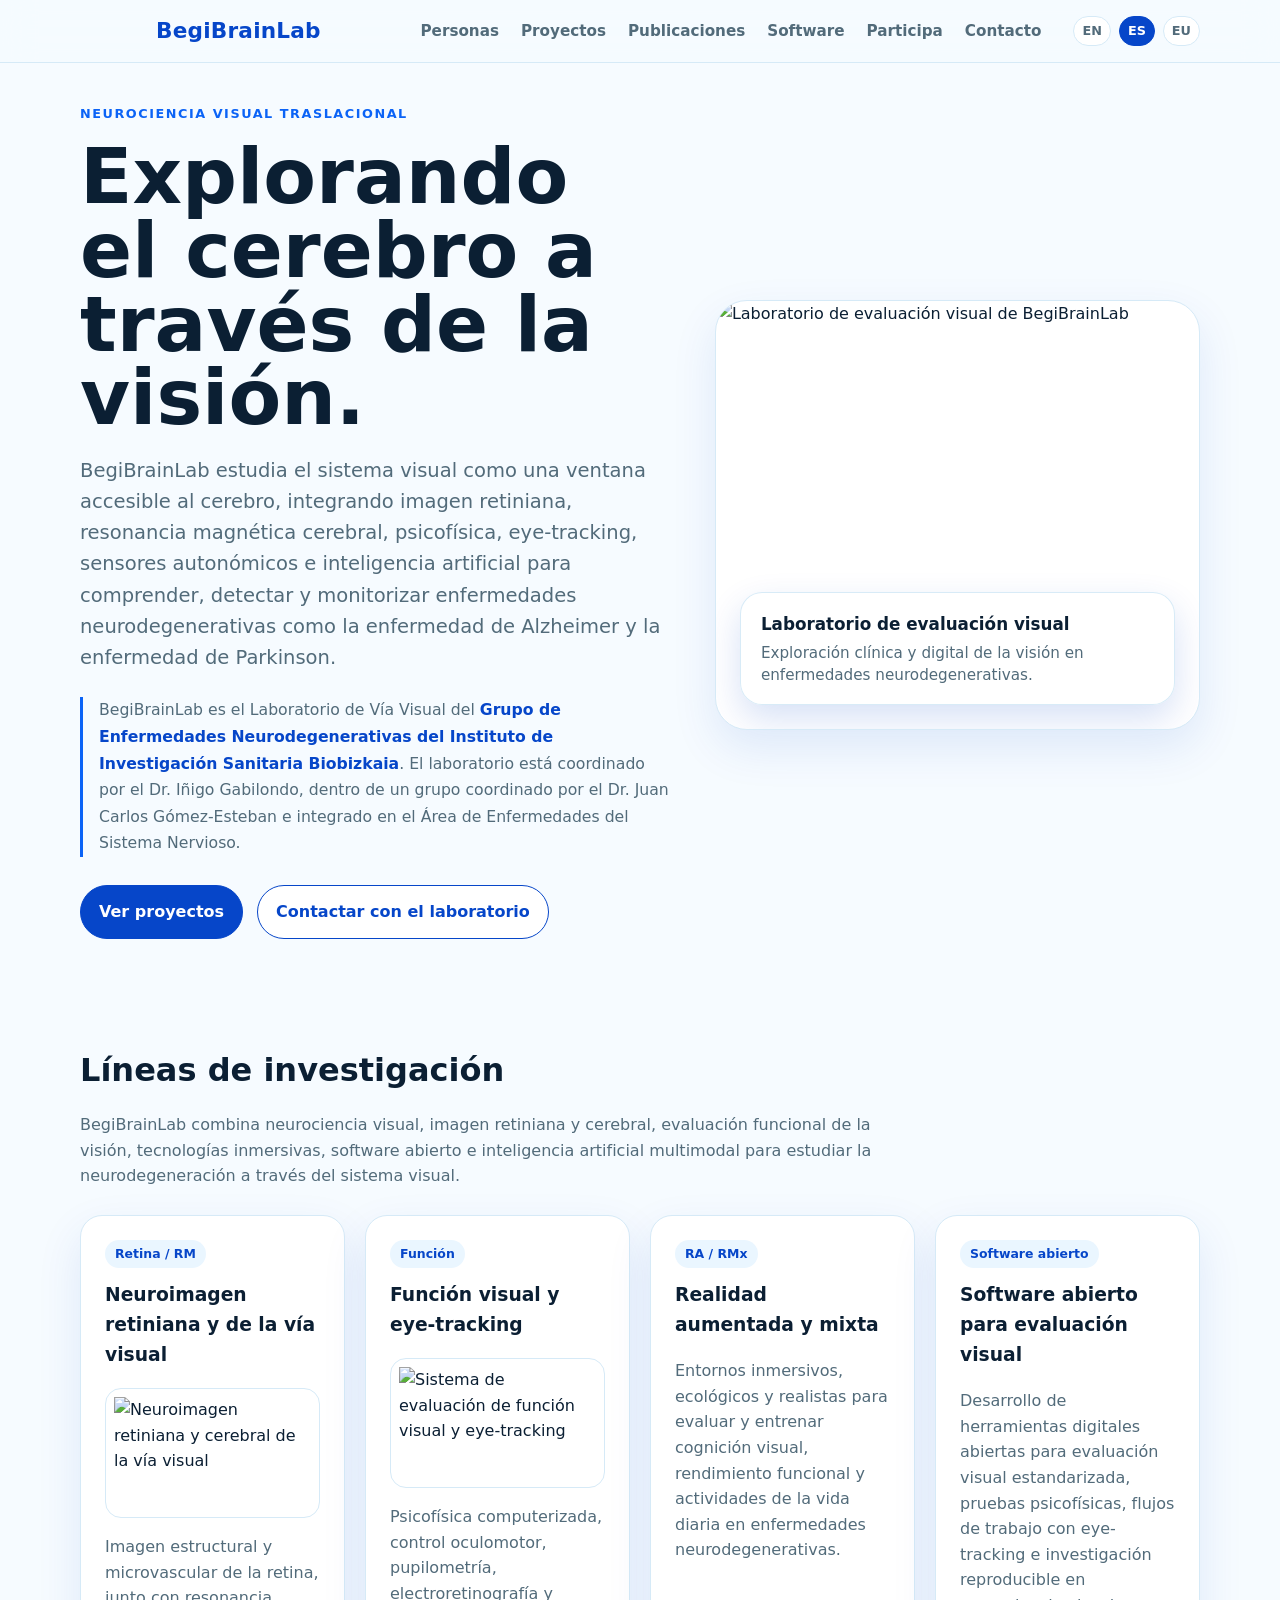
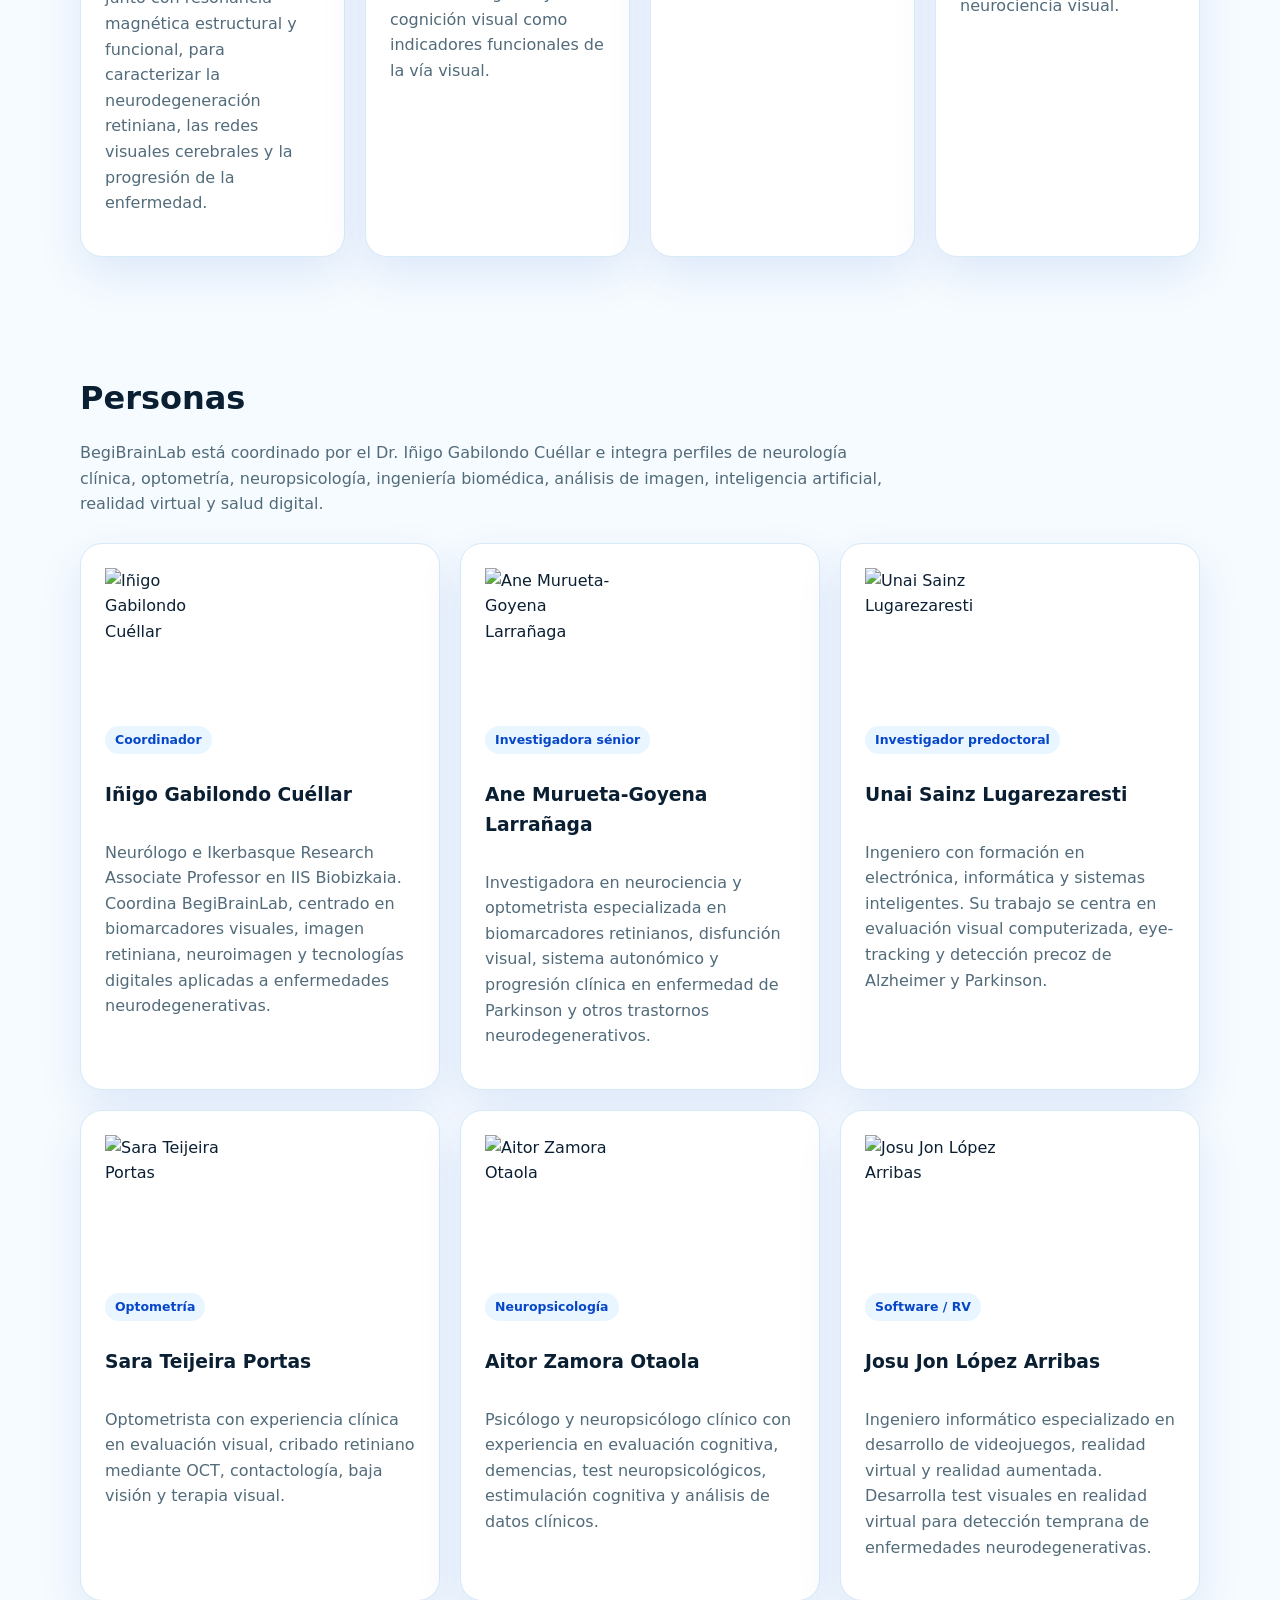
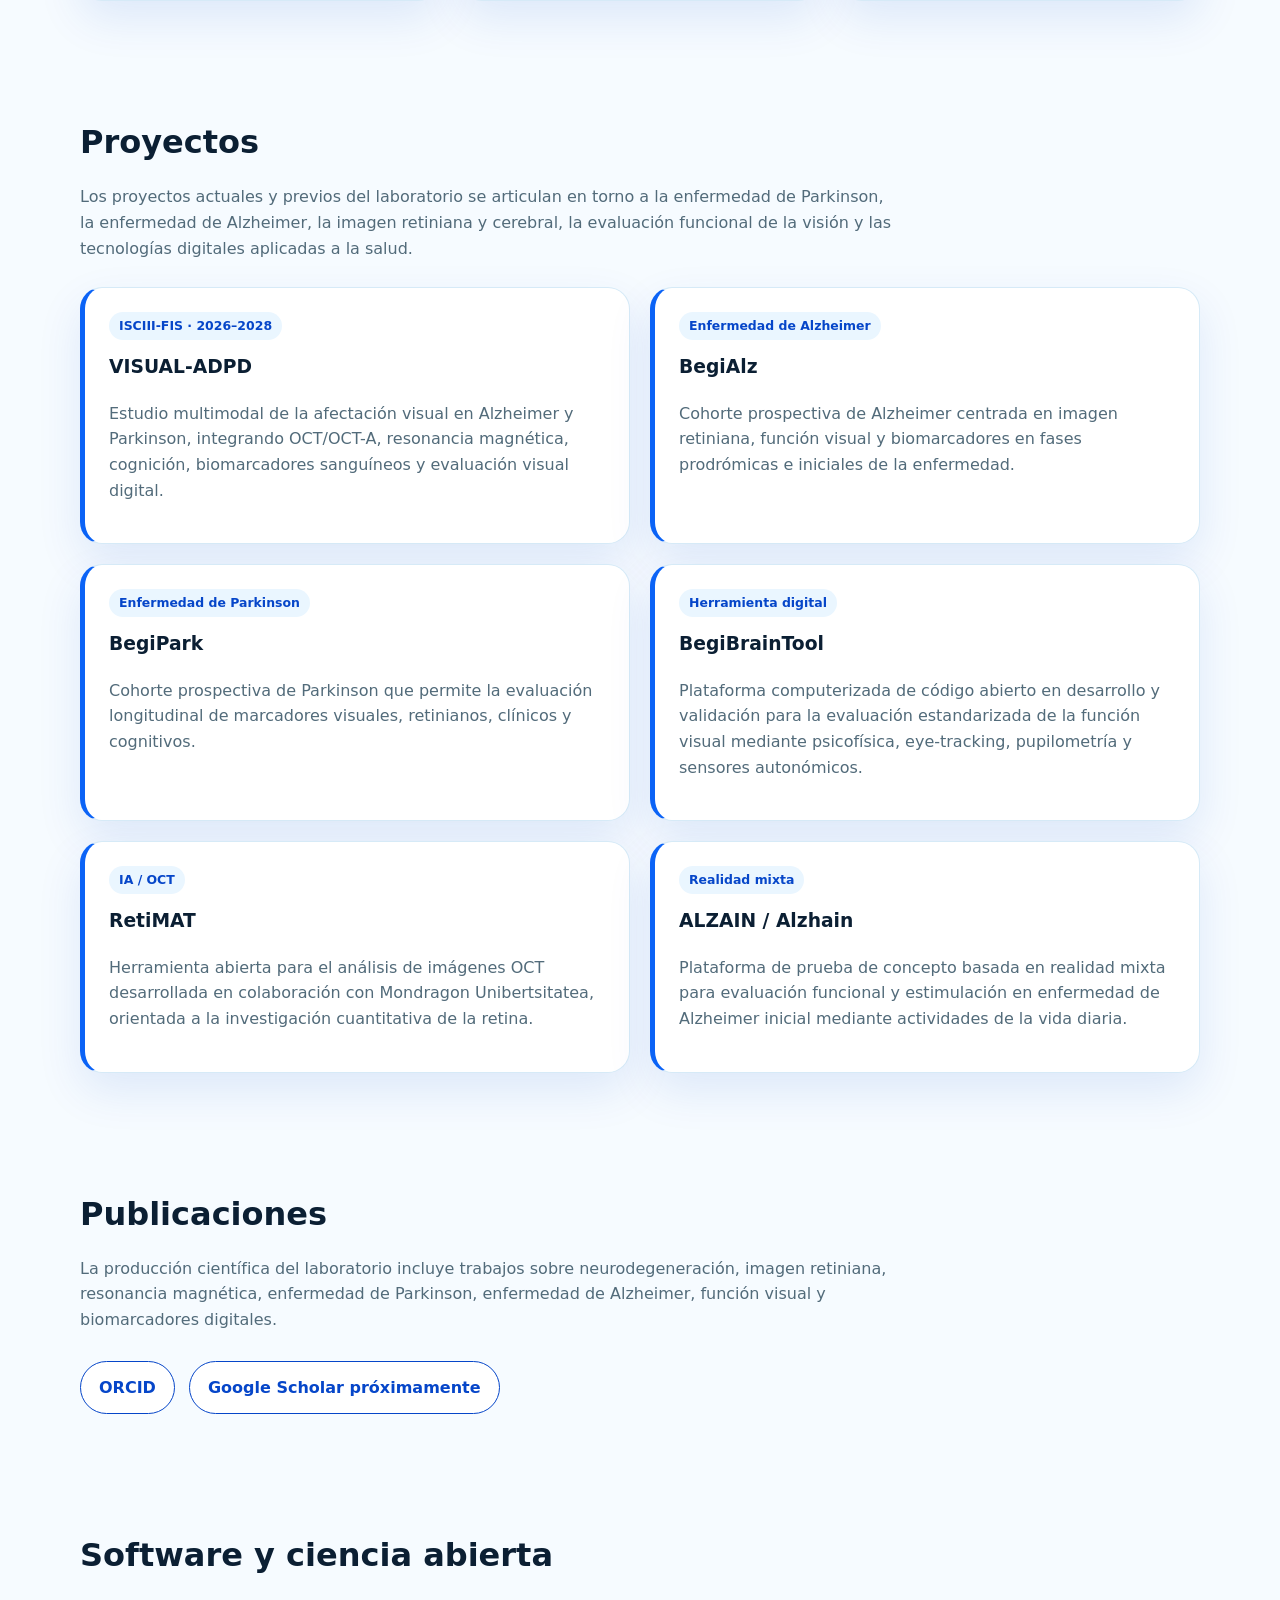
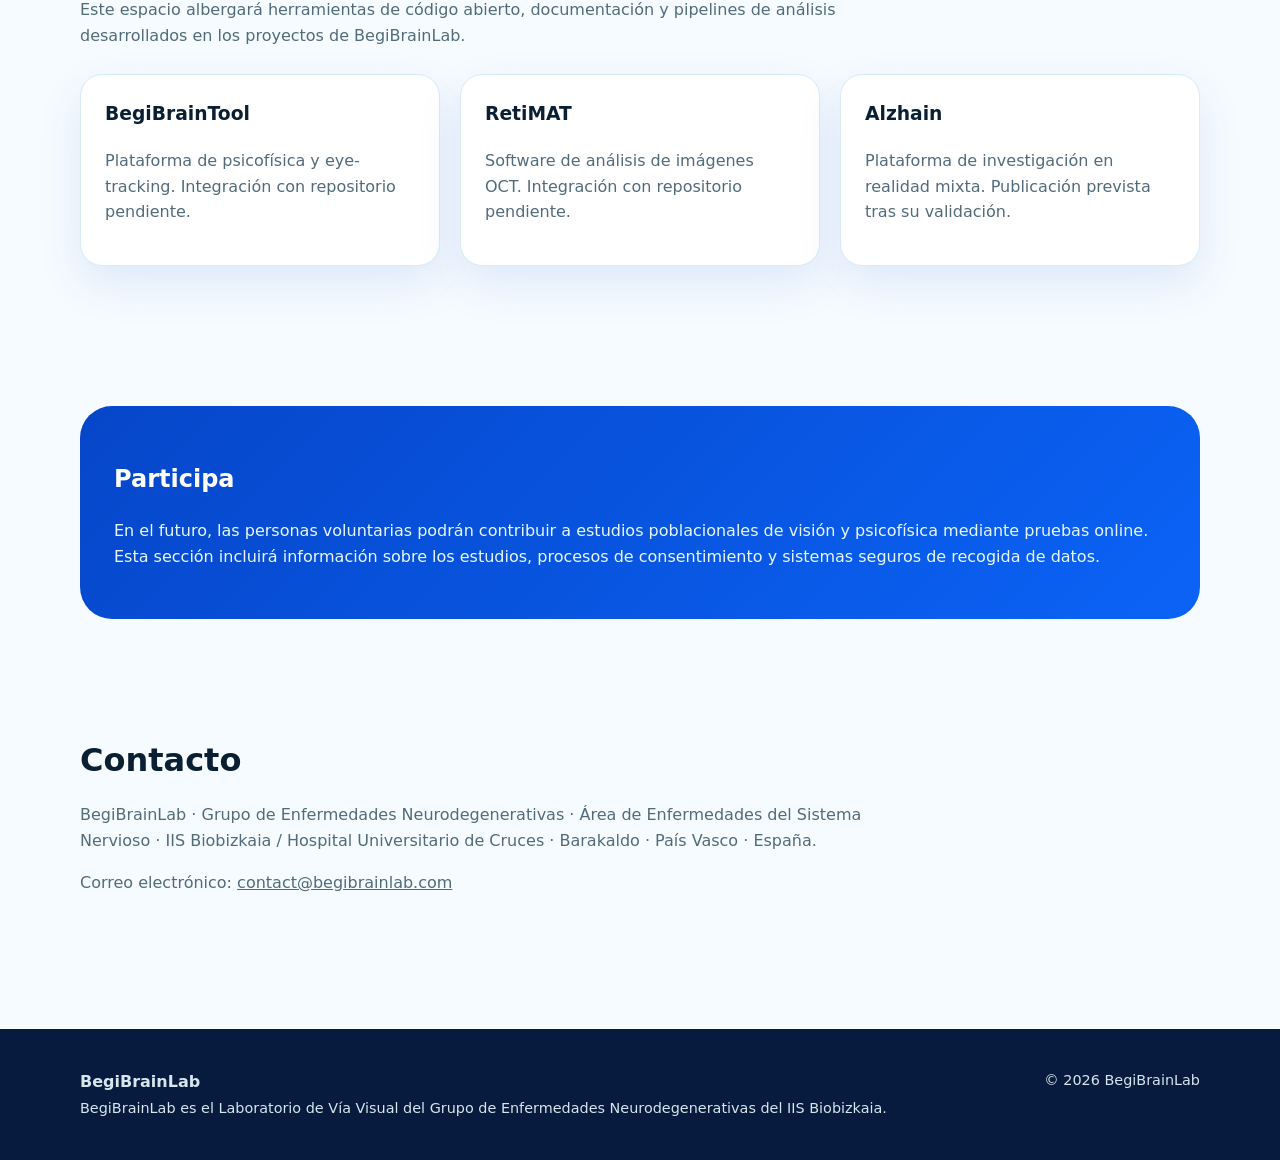
==== commit 9234177b: "Update index.html" ====
--- a/es/index.html
+++ b/es/index.html
@@ -107,17 +107,31 @@
 
 <div class="grid research-grid">
 
-<article class="card">
+<article class="card research-card">
 <span class="tag">Retina / RM</span>
 <h3>Neuroimagen retiniana y de la vía visual</h3>
+
+<img
+  class="research-card-image research-card-image-retina"
+  src="/assets/img/research/Retina_MRI.png"
+  alt="Neuroimagen retiniana y cerebral de la vía visual"
+>
+
 <p>
 Imagen estructural y microvascular de la retina, junto con resonancia magnética estructural y funcional, para caracterizar la neurodegeneración retiniana, las redes visuales cerebrales y la progresión de la enfermedad.
 </p>
 </article>
 
-<article class="card">
+<article class="card research-card">
 <span class="tag">Función</span>
 <h3>Función visual y eye-tracking</h3>
+
+<img
+  class="research-card-image research-card-image-wide"
+  src="/assets/img/research/eye_tracking.png"
+  alt="Sistema de evaluación de función visual y eye-tracking"
+>
+
 <p>
 Psicofísica computerizada, control oculomotor, pupilometría, electroretinografía y cognición visual como indicadores funcionales de la vía visual.
 </p>
--- a/assets/css/styles.css
+++ b/assets/css/styles.css
@@ -56,7 +56,7 @@
   display: flex;
   align-items: center;
   justify-content: space-between;
-  padding: 18px 0;
+  padding: 10px 0;
 }
 
 .brand {
@@ -129,7 +129,7 @@
 /* Hero */
 
 .hero {
-  padding: 86px 0 56px;
+  padding: 28px 0 48px;
 }
 
 .hero-grid {
@@ -552,3 +552,47 @@
 .institutional-note a:hover {
   text-decoration: underline;
 }
+
+.research-grid {
+  grid-template-columns: repeat(4, minmax(0, 1fr));
+  margin-top: 26px;
+}
+
+.research-grid .card {
+  min-height: 100%;
+}
+
+@media (max-width: 1100px) {
+  .research-grid {
+    grid-template-columns: repeat(2, 1fr);
+  }
+}
+
+@media (max-width: 650px) {
+  .research-grid {
+    grid-template-columns: 1fr;
+  }
+}
+.research-card-image {
+  display: block;
+  width: 100%;
+  max-width: 100%;
+  height: 130px;
+  max-height: 130px;
+  object-fit: contain;
+  object-position: center;
+  margin: 14px 0 16px;
+  padding: 8px;
+  border-radius: 16px;
+  background: #ffffff;
+  border: 1px solid var(--line);
+  box-sizing: border-box;
+  overflow: hidden;
+}
+.research-card {
+  overflow: hidden;
+}
+
+.research-card img {
+  max-width: 100%;
+}
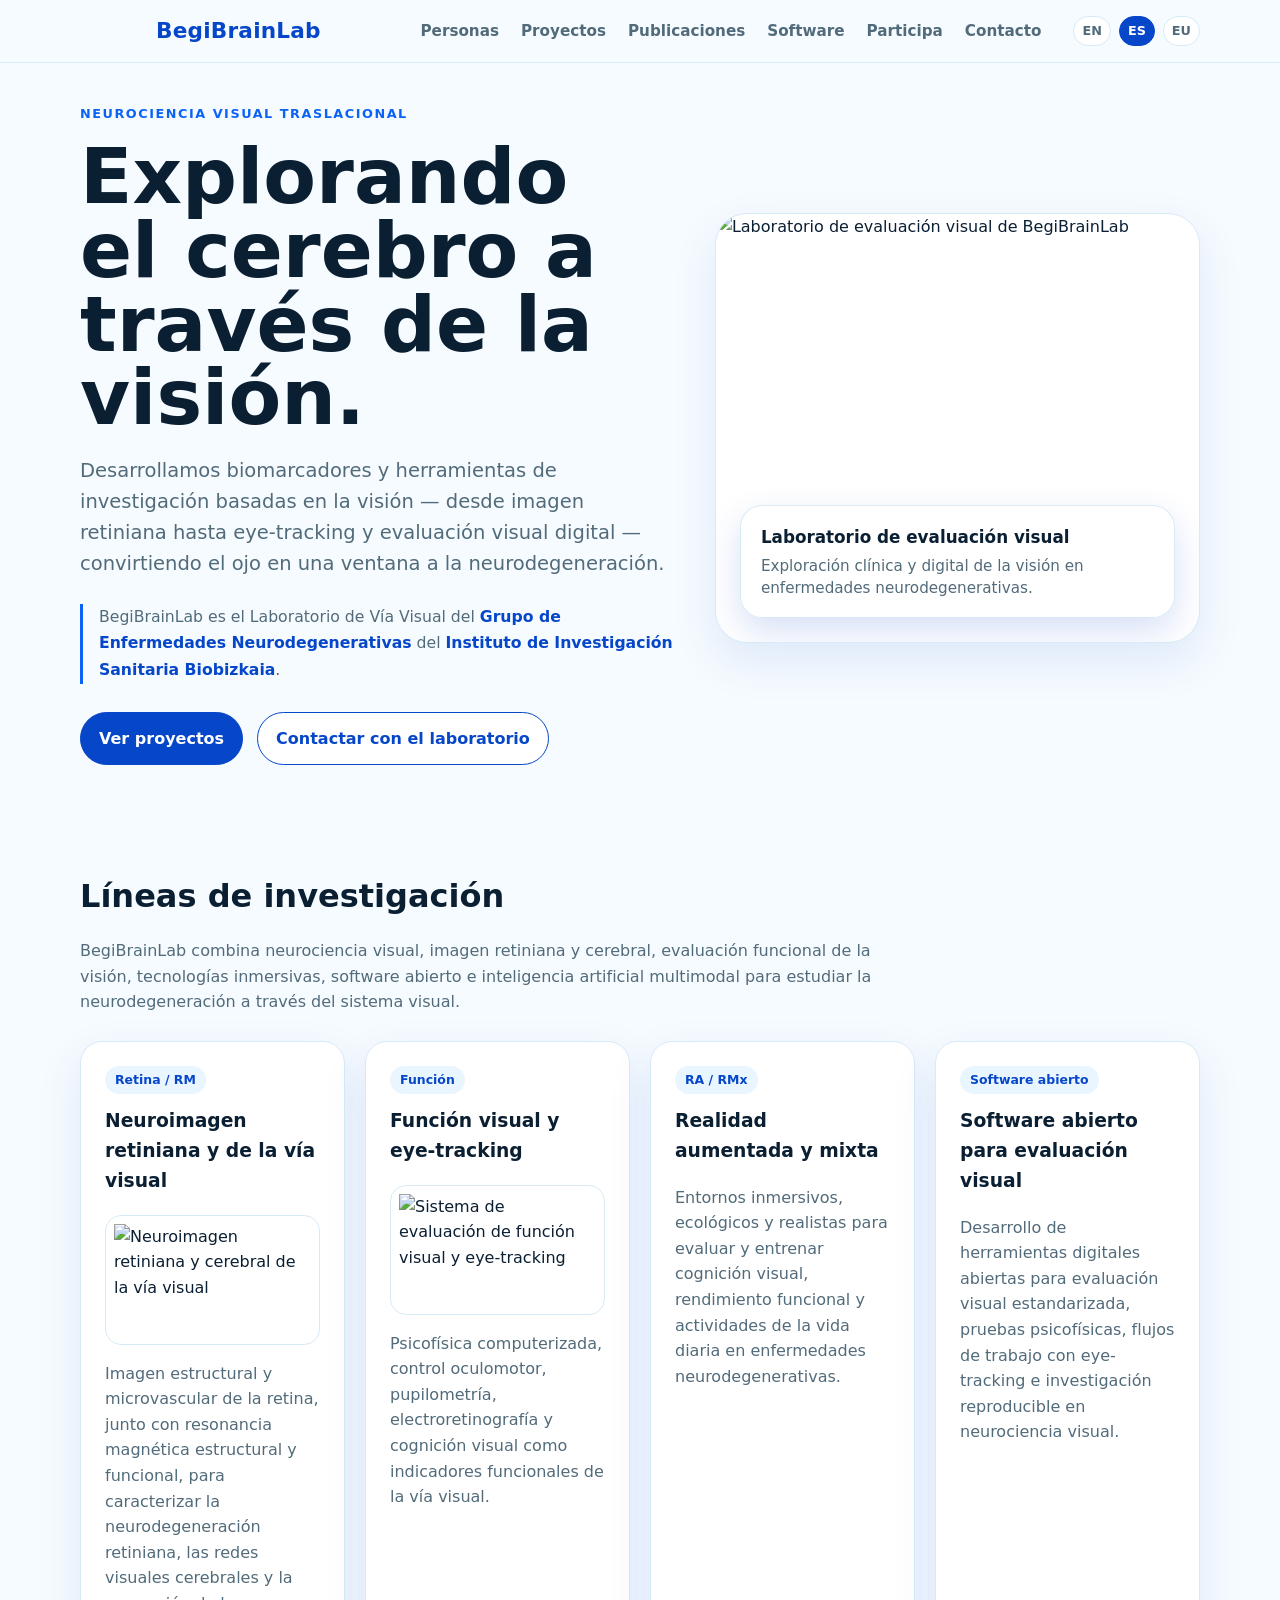
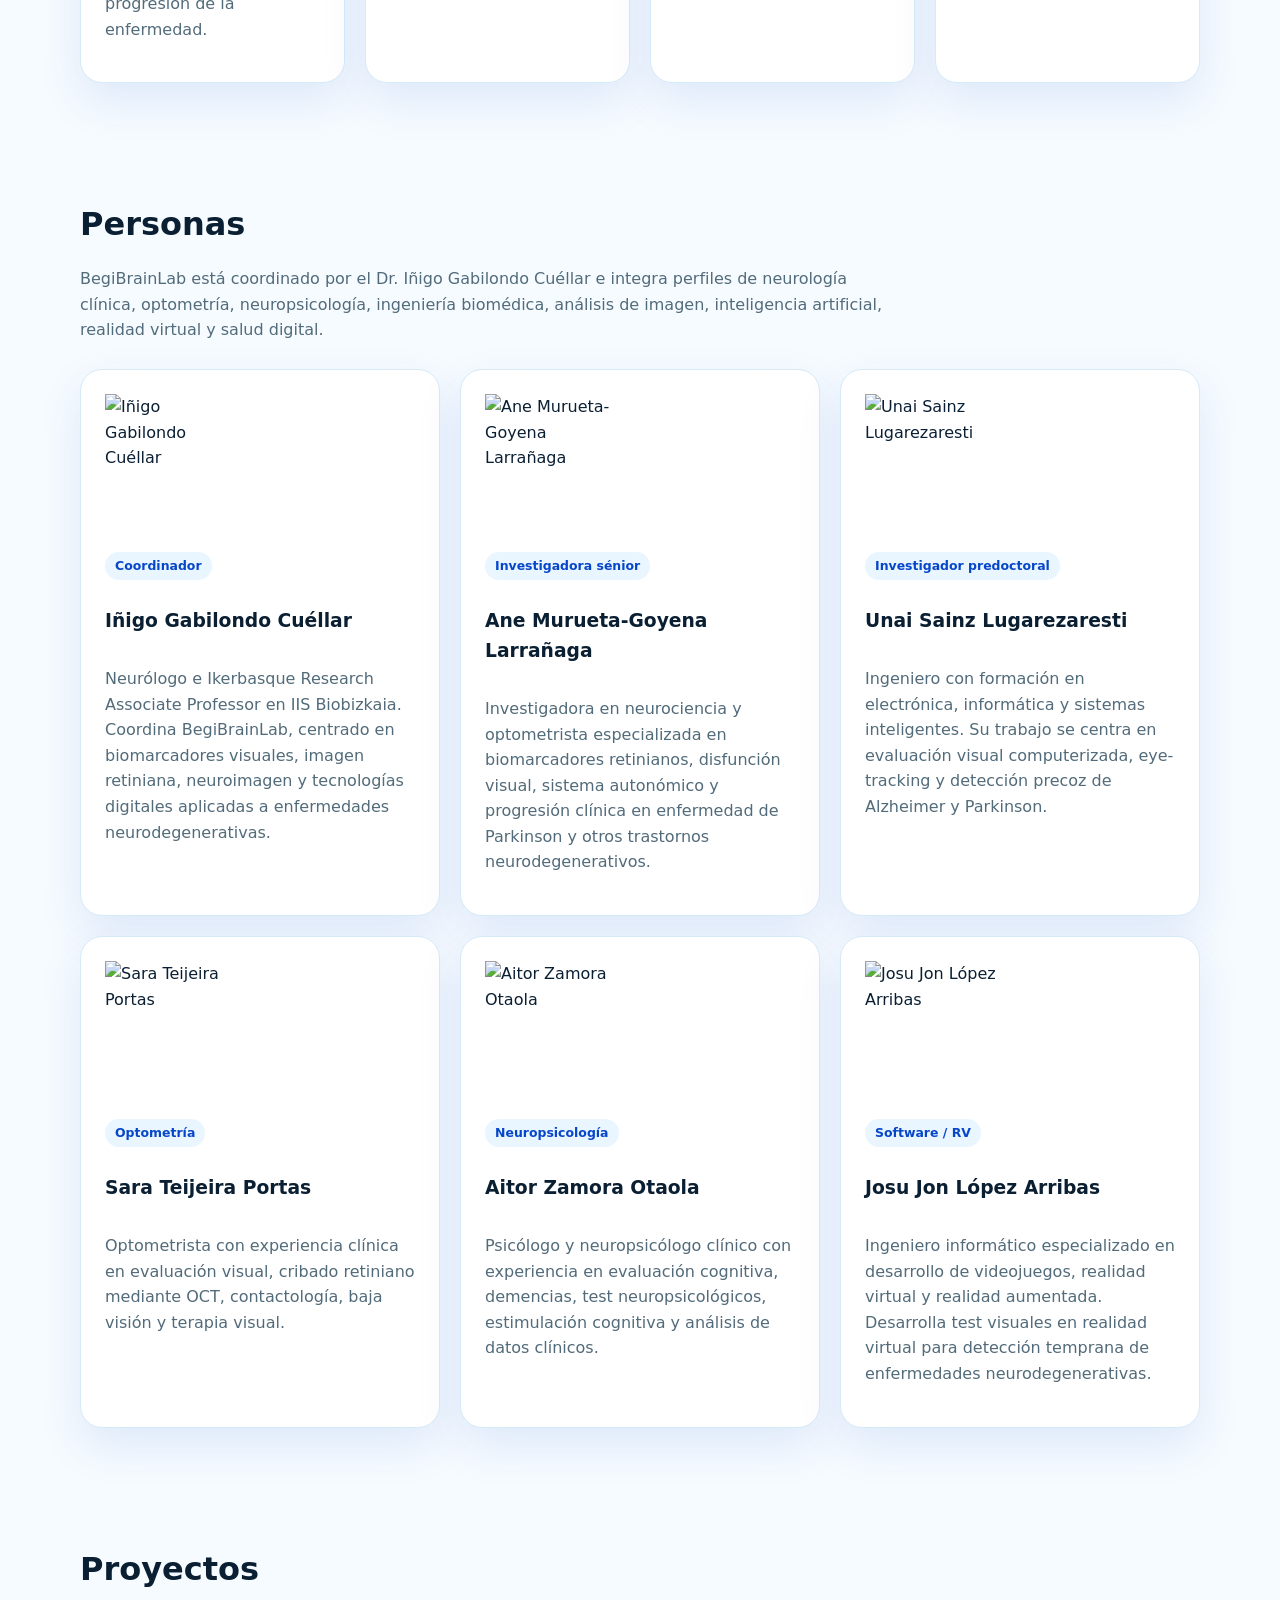
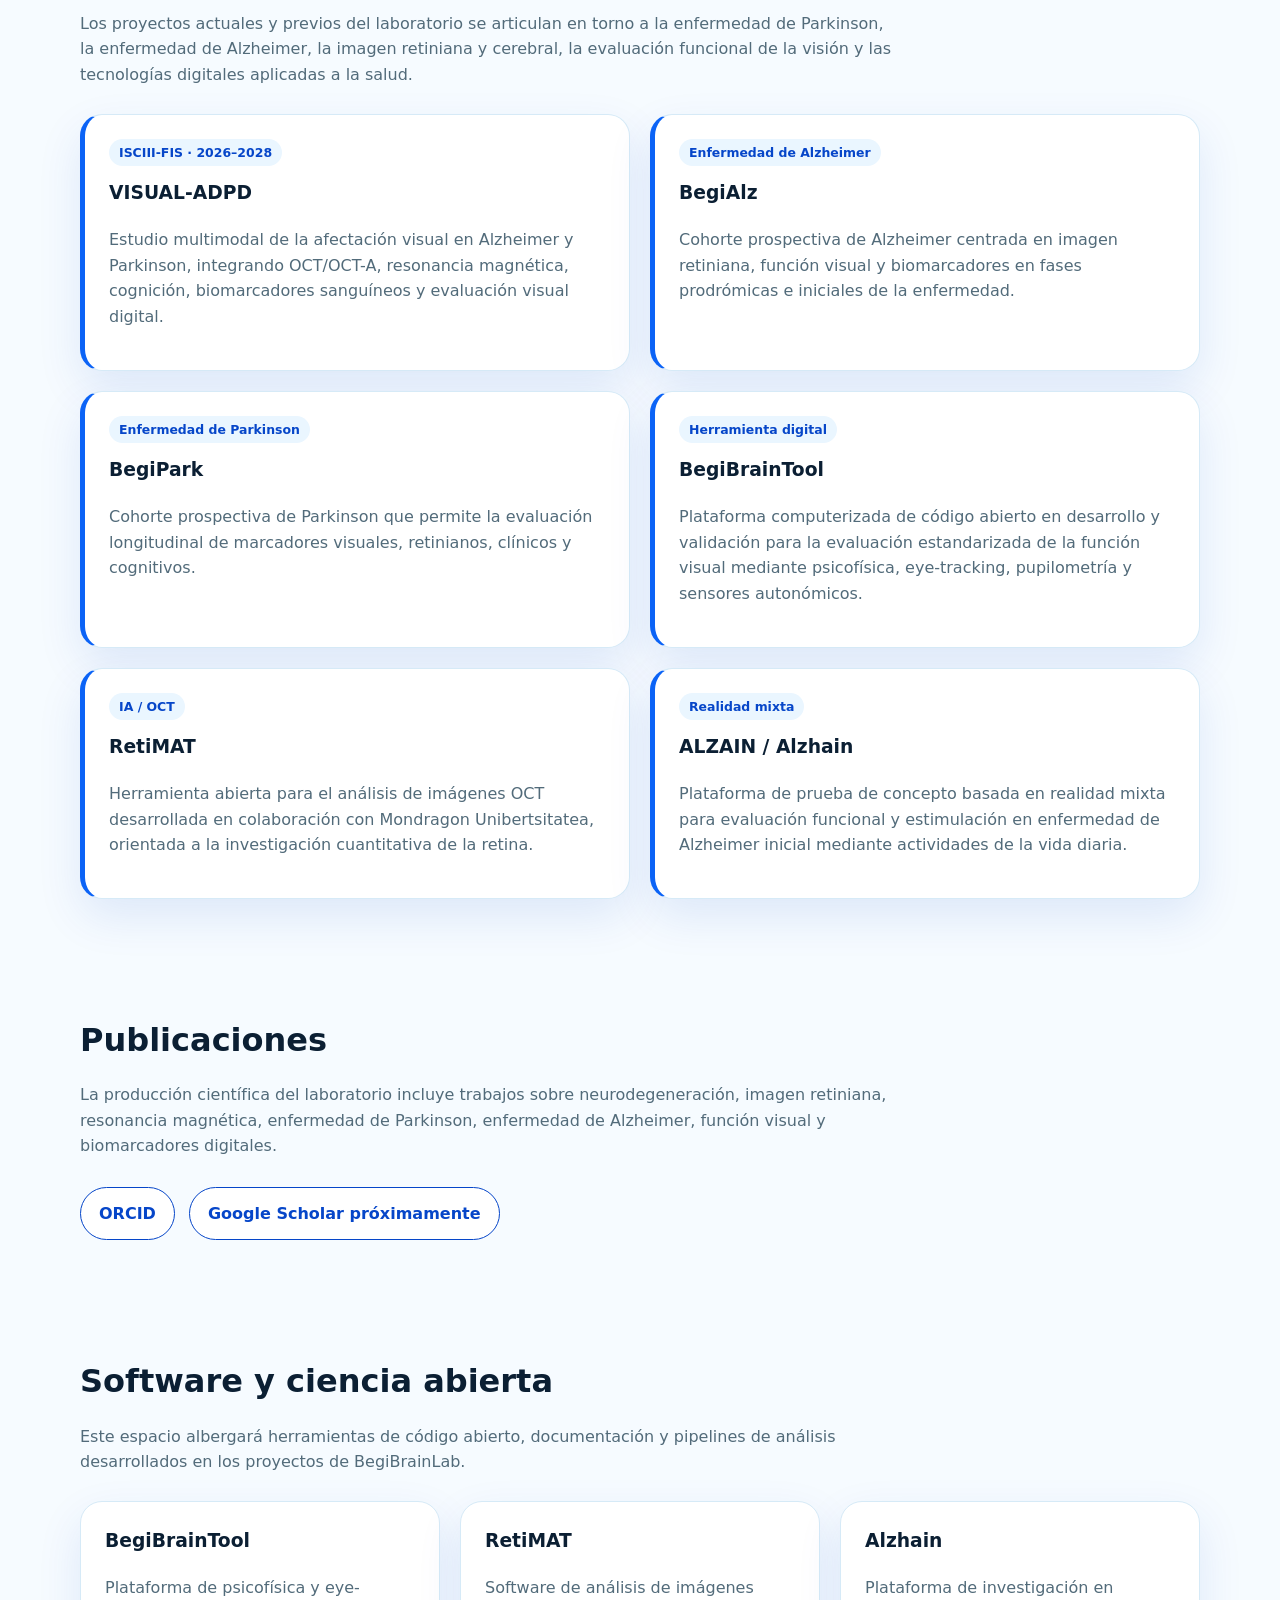
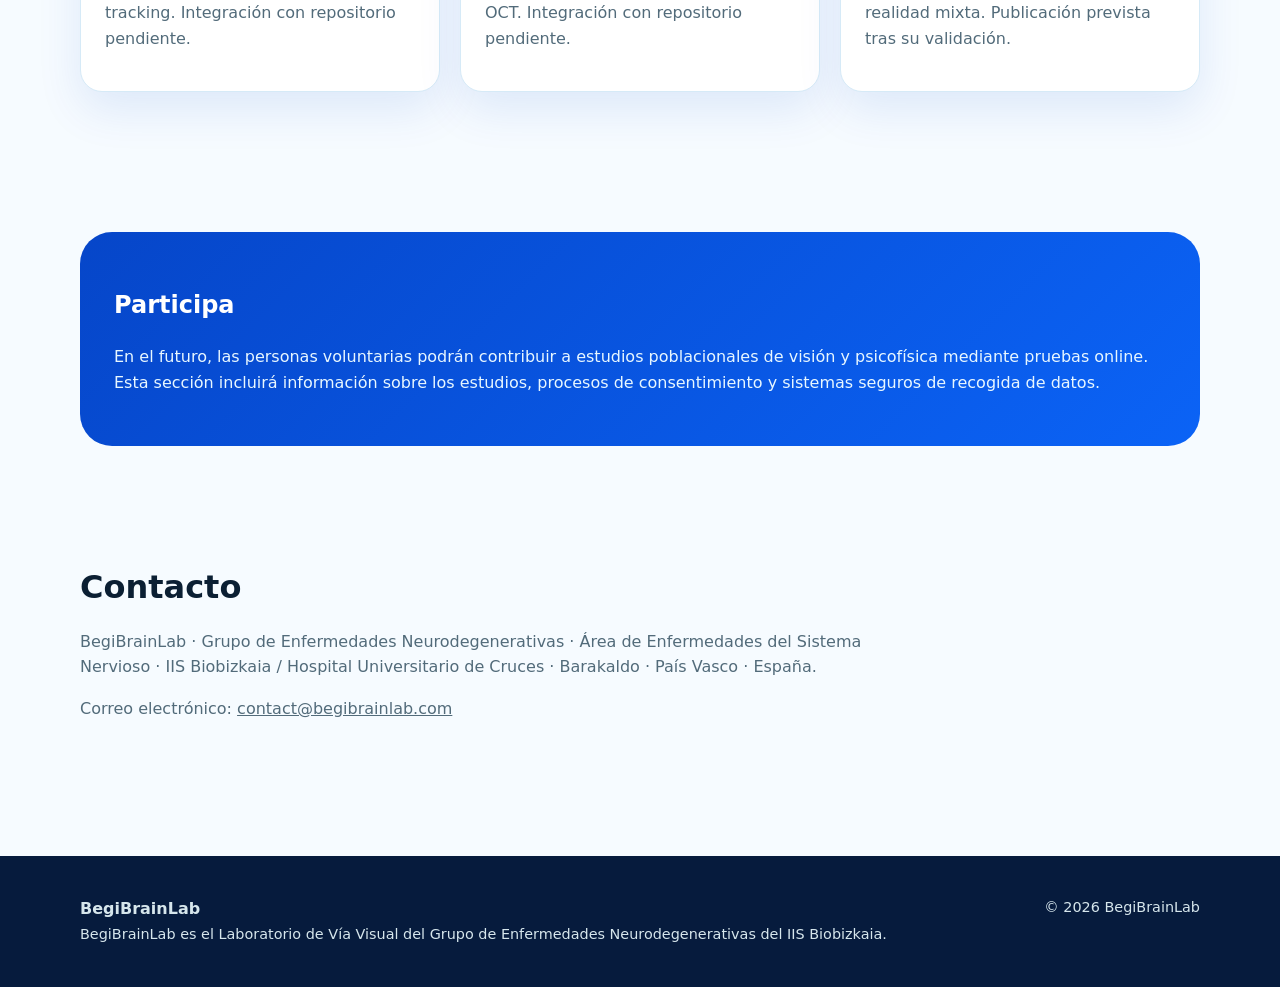
==== commit ba81b32e: "Update index.html" ====
--- a/es/index.html
+++ b/es/index.html
@@ -60,11 +60,11 @@
 </h1>
 
 <p class="lead">
-BegiBrainLab estudia el sistema visual como una ventana accesible al cerebro, integrando imagen retiniana, resonancia magnética cerebral, psicofísica, eye-tracking, sensores autonómicos e inteligencia artificial para comprender, detectar y monitorizar enfermedades neurodegenerativas como la enfermedad de Alzheimer y la enfermedad de Parkinson.
+Desarrollamos biomarcadores y herramientas de investigación basadas en la visión — desde imagen retiniana hasta eye-tracking y evaluación visual digital — convirtiendo el ojo en una ventana a la neurodegeneración.
 </p>
 
 <p class="institutional-note">
-BegiBrainLab es el Laboratorio de Vía Visual del <a href="https://www.bio-bizkaia.eus/areas-investigacion/bc5.01" target="_blank" rel="noopener">Grupo de Enfermedades Neurodegenerativas del Instituto de Investigación Sanitaria Biobizkaia</a>. El laboratorio está coordinado por el Dr. Iñigo Gabilondo, dentro de un grupo coordinado por el Dr. Juan Carlos Gómez-Esteban e integrado en el Área de Enfermedades del Sistema Nervioso.
+BegiBrainLab es el Laboratorio de Vía Visual del <a href="https://www.bio-bizkaia.eus/areas-investigacion/bc5.01" target="_blank" rel="noopener">Grupo de Enfermedades Neurodegenerativas</a> del <a href="https://www.bio-bizkaia.eus/web/iis/bb/inicio" target="_blank" rel="noopener">Instituto de Investigación Sanitaria Biobizkaia</a>.
 </p>
 
 <div class="actions">
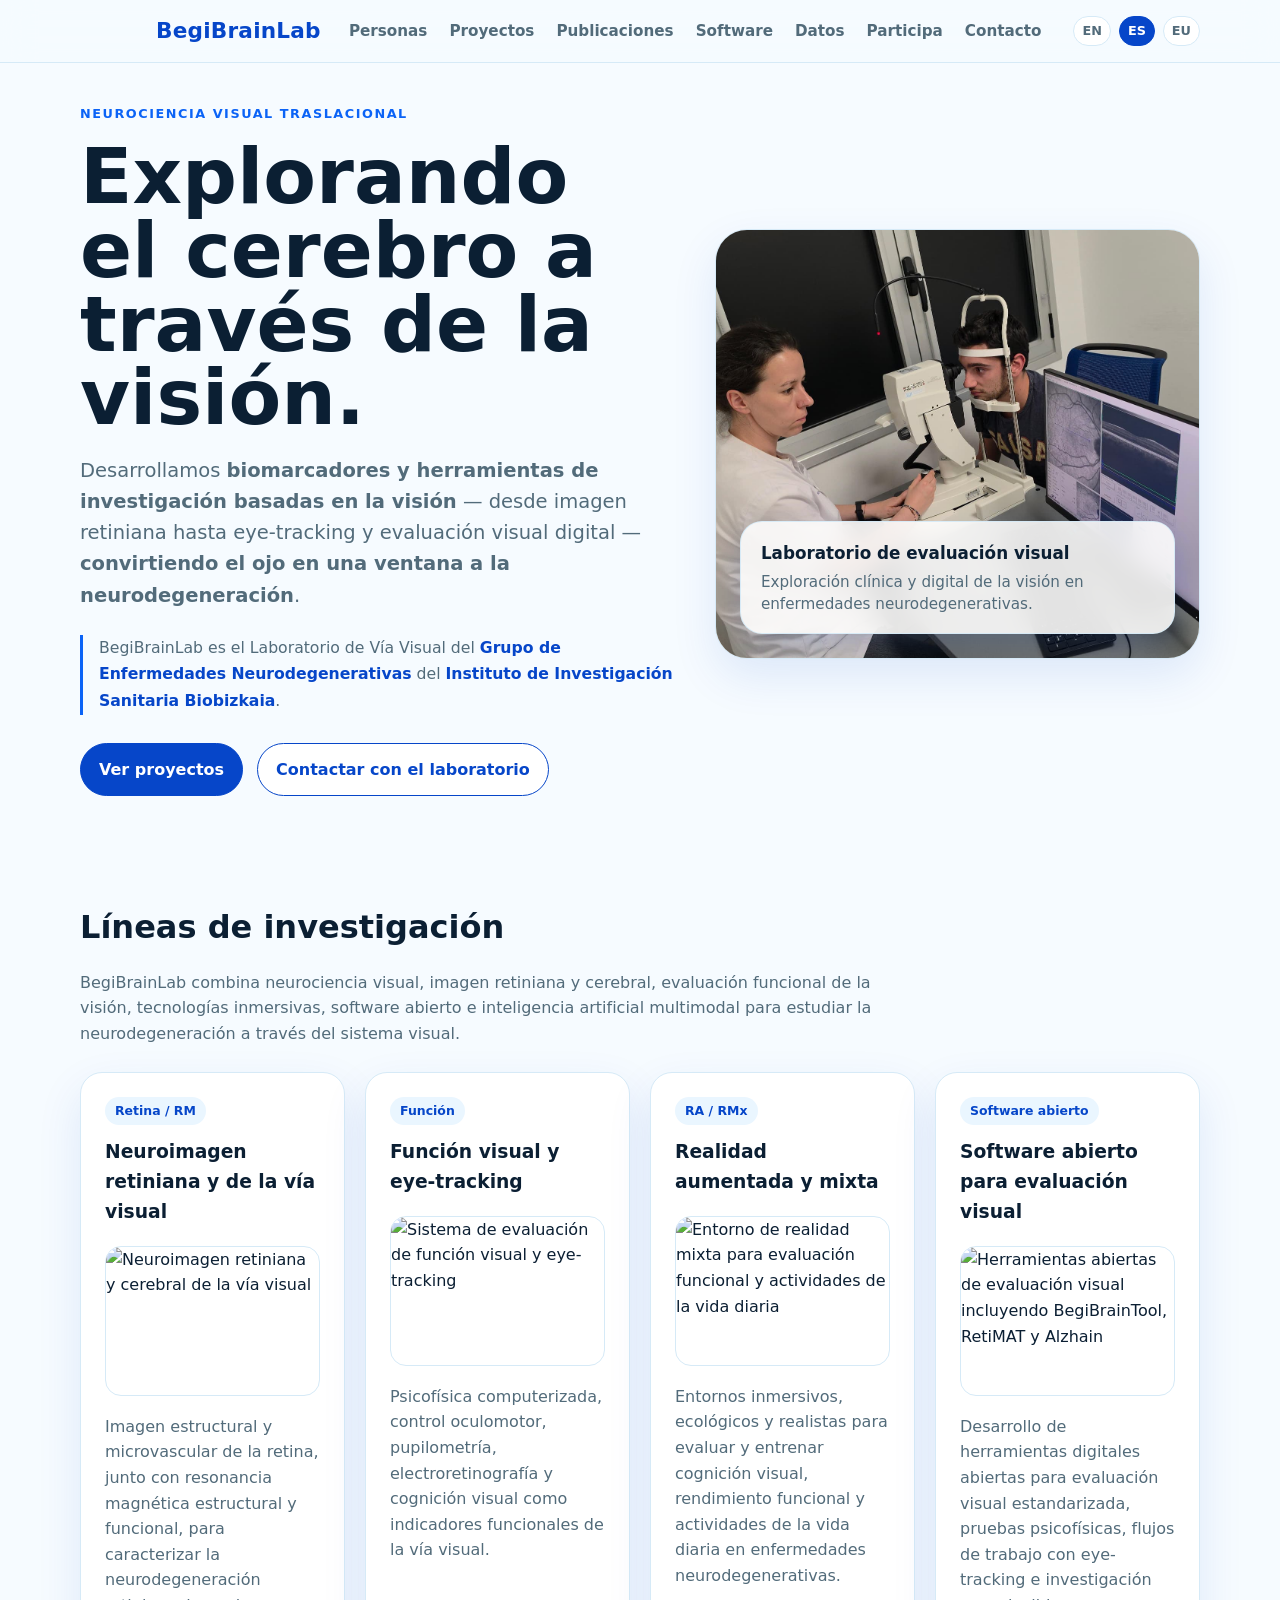
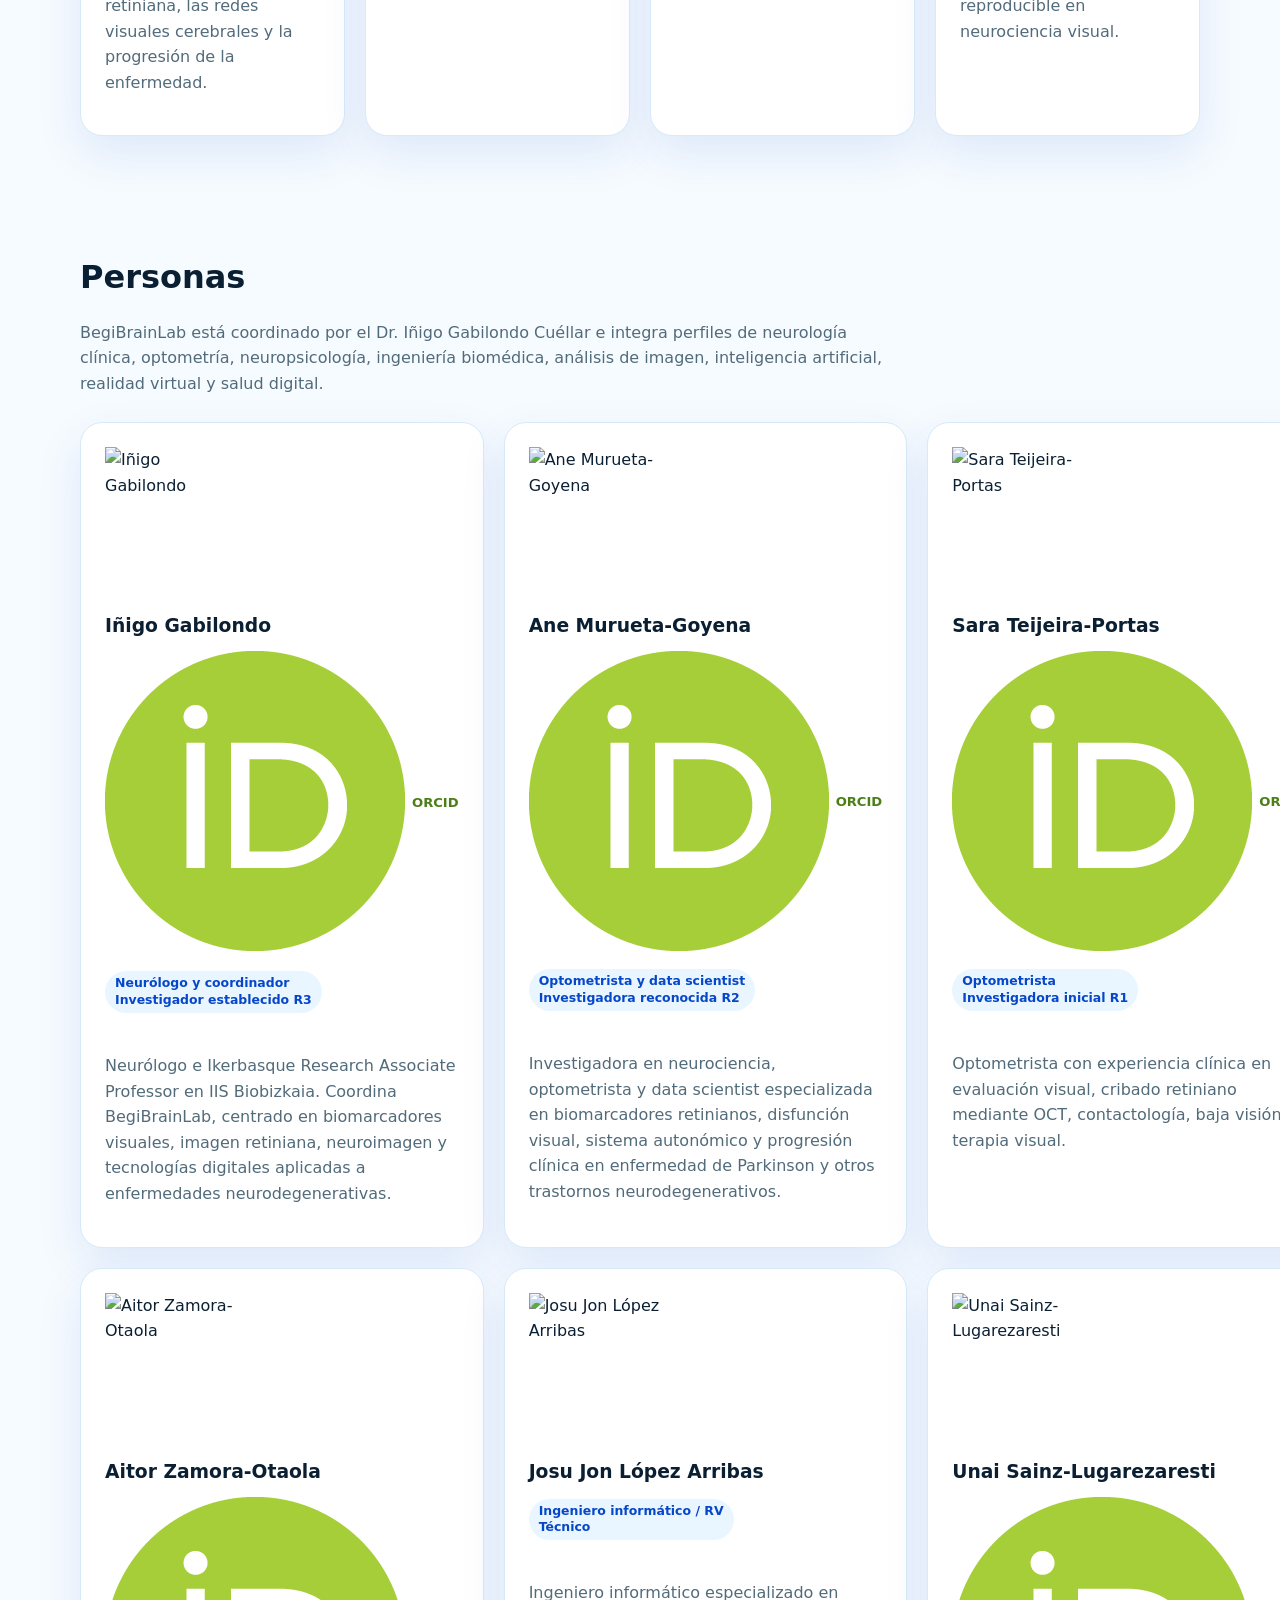
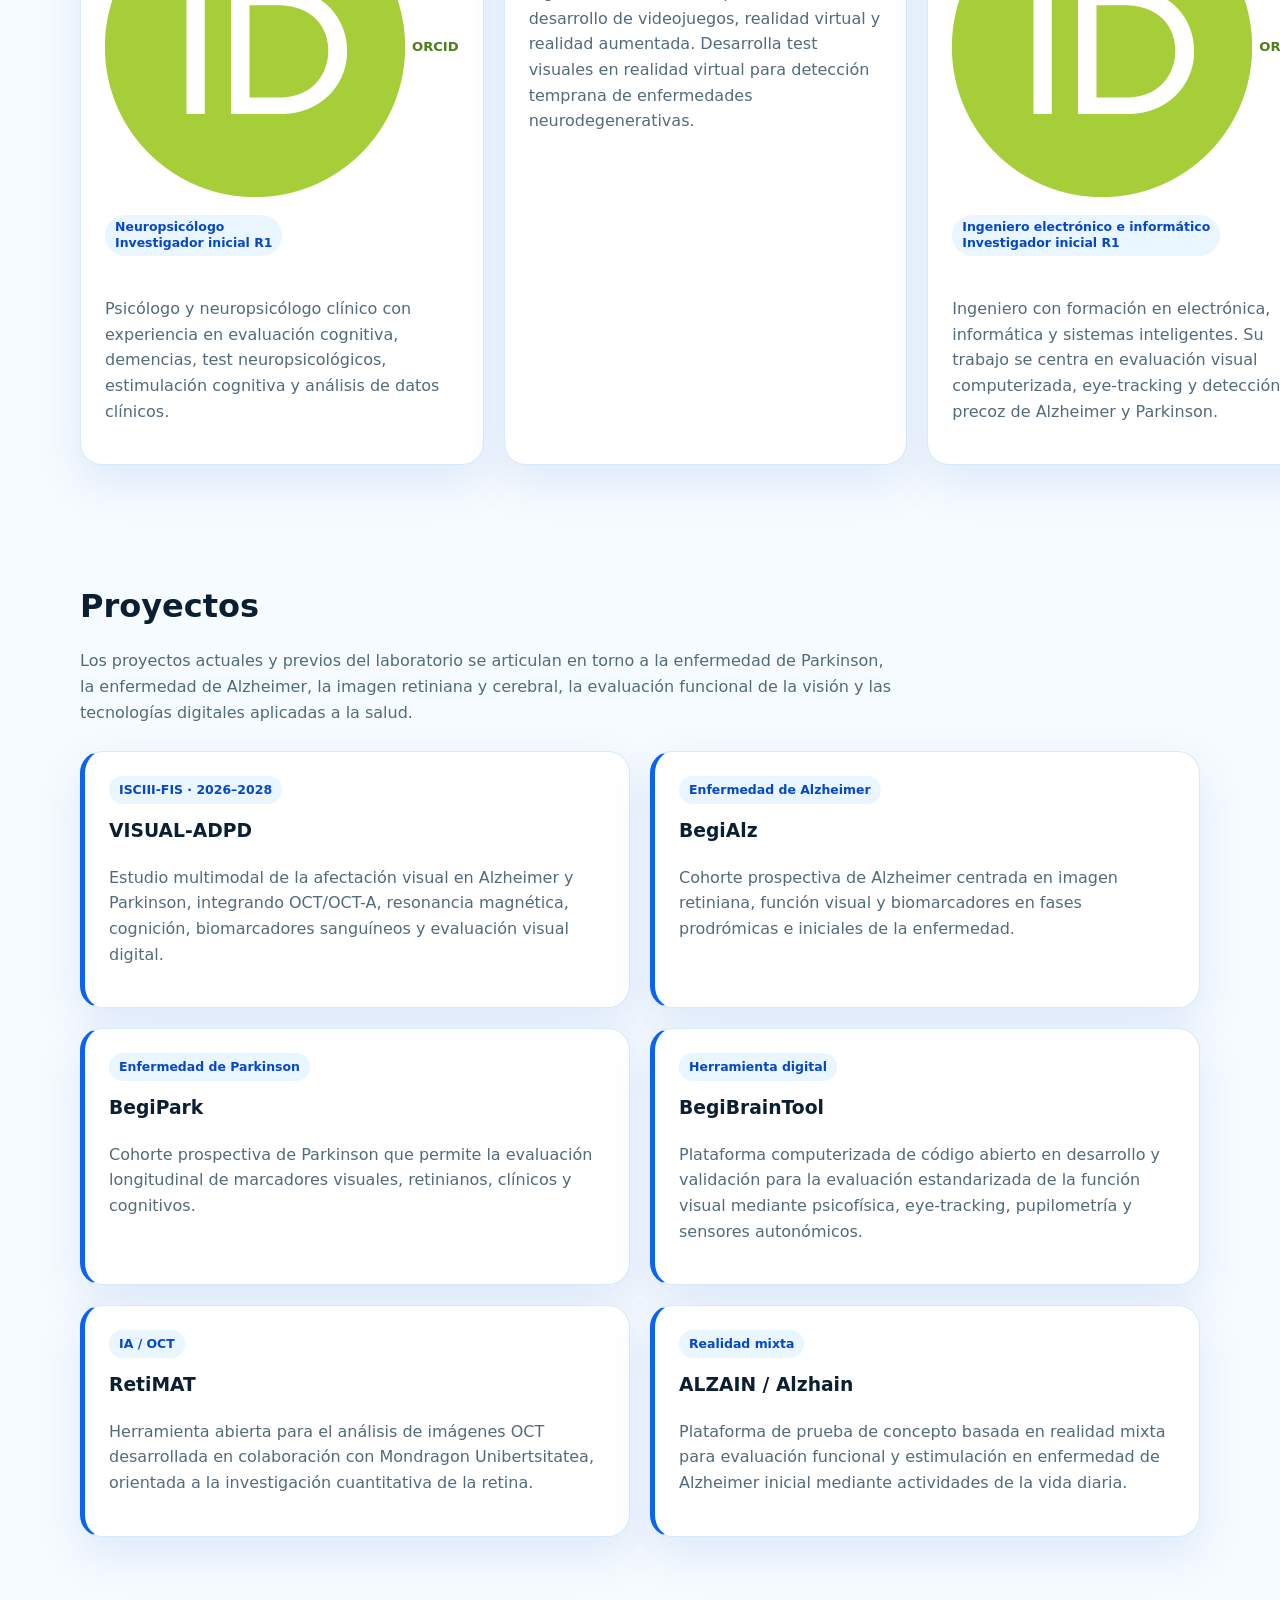
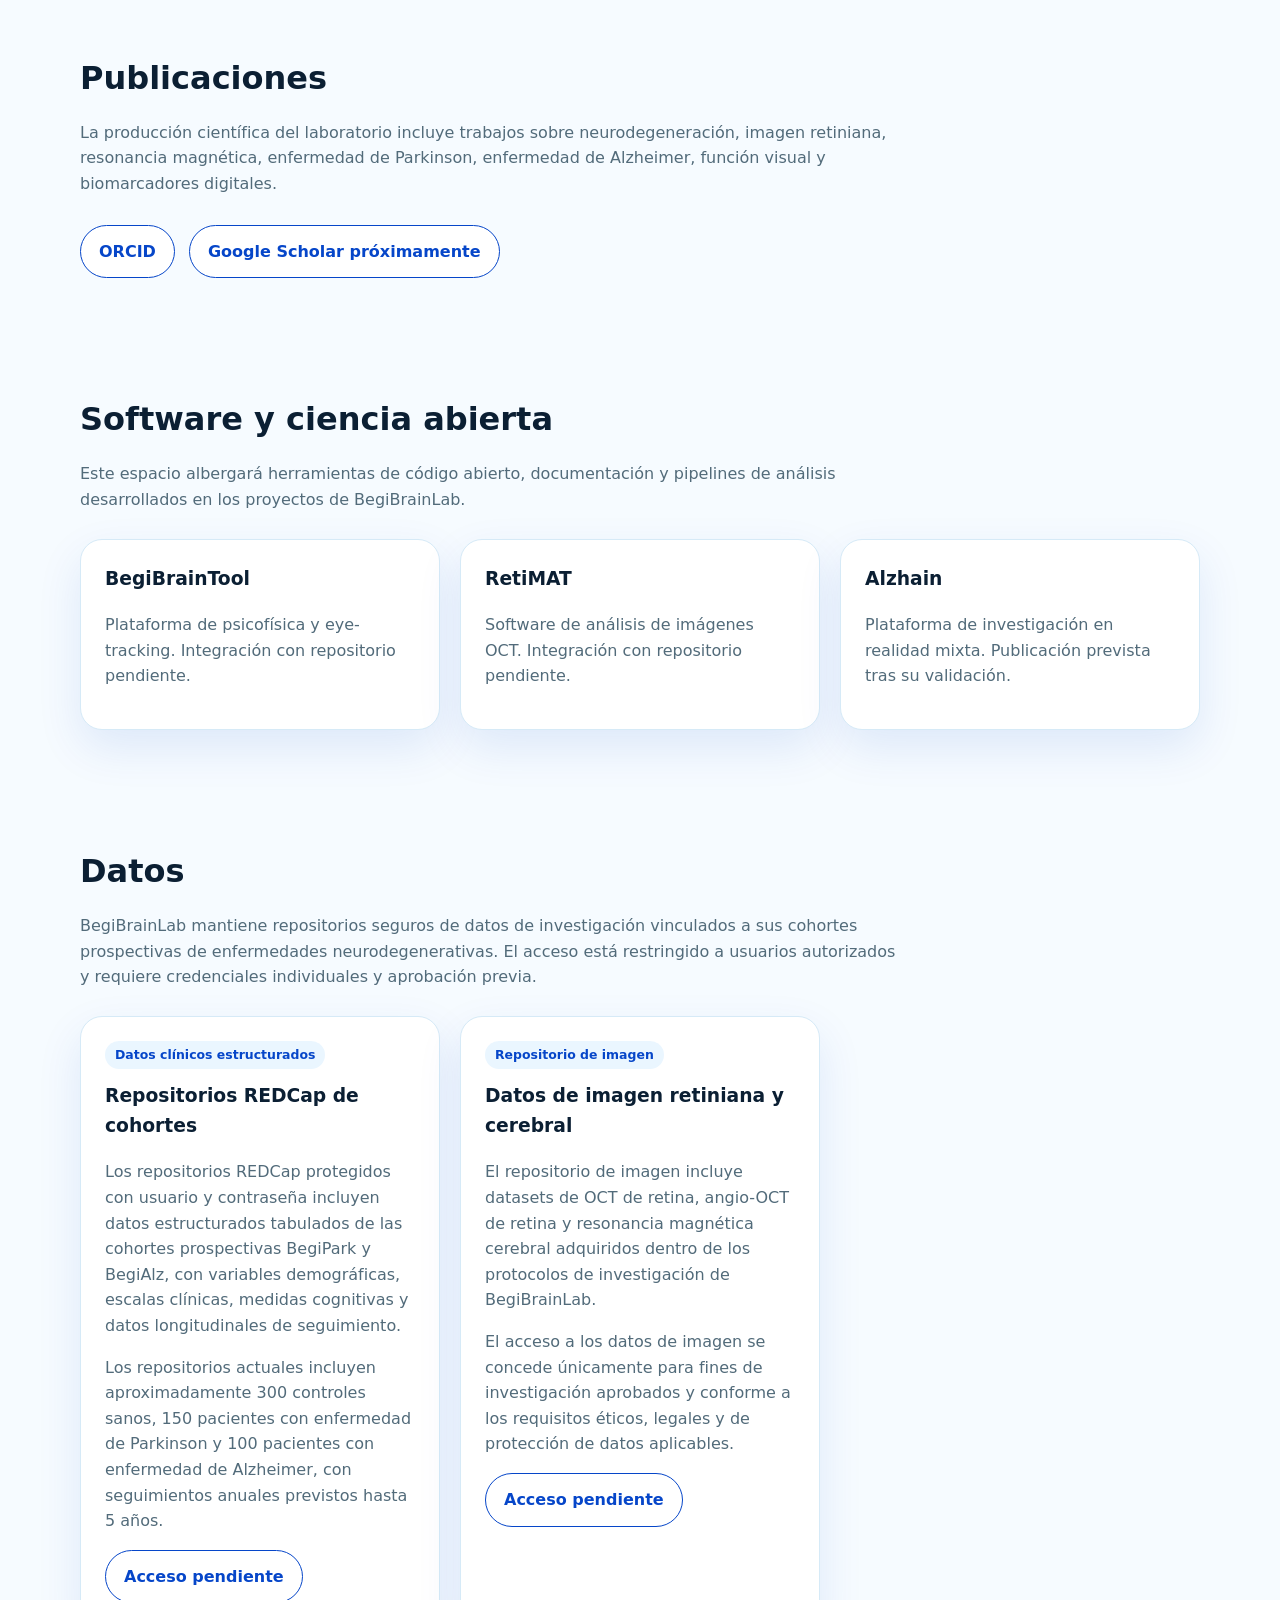
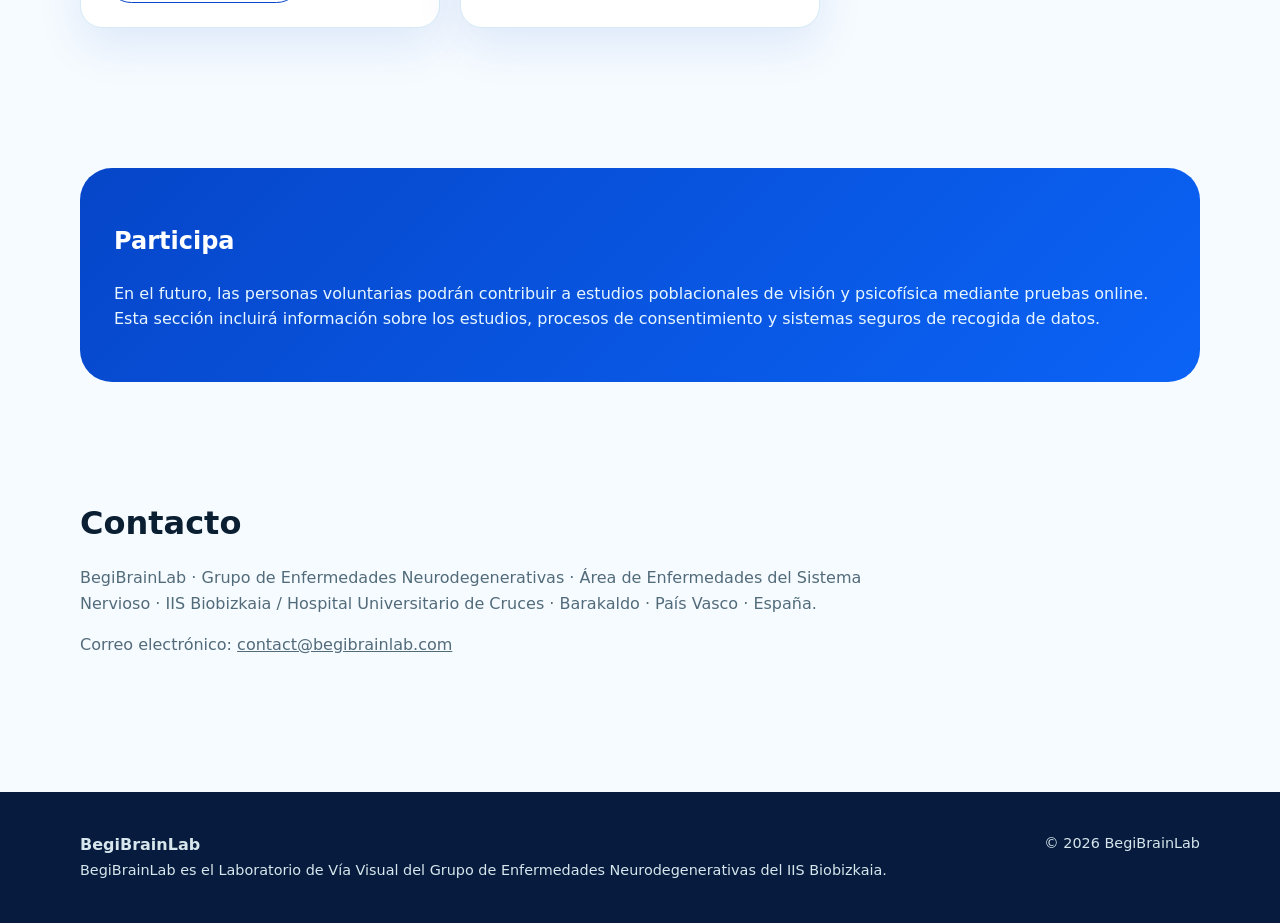
==== commit 946d56fb: "Update index.html" ====
--- a/es/index.html
+++ b/es/index.html
@@ -25,11 +25,16 @@
 <span>BegiBrainLab</span>
 </a>
 
+<button class="menu-toggle" type="button" aria-label="Abrir menú de navegación" aria-expanded="false">
+☰
+</button>
+  
 <nav class="menu">
 <a href="#people">Personas</a>
 <a href="#projects">Proyectos</a>
 <a href="#publications">Publicaciones</a>
 <a href="#software">Software</a>
+<a href="#data">Datos</a>
 <a href="#participate">Participa</a>
 <a href="#contact">Contacto</a>
 
@@ -60,7 +65,7 @@
 </h1>
 
 <p class="lead">
-Desarrollamos biomarcadores y herramientas de investigación basadas en la visión — desde imagen retiniana hasta eye-tracking y evaluación visual digital — convirtiendo el ojo en una ventana a la neurodegeneración.
+Desarrollamos <strong>biomarcadores y herramientas de investigación basadas en la visión</strong> — desde imagen retiniana hasta eye-tracking y evaluación visual digital — <strong>convirtiendo el ojo en una ventana a la neurodegeneración</strong>.
 </p>
 
 <p class="institutional-note">
@@ -137,17 +142,31 @@
 </p>
 </article>
 
-<article class="card">
+<article class="card research-card">
 <span class="tag">RA / RMx</span>
 <h3>Realidad aumentada y mixta</h3>
+
+<img
+  class="research-card-image research-card-image-wide"
+  src="/assets/img/research/XR.png"
+  alt="Entorno de realidad mixta para evaluación funcional y actividades de la vida diaria"
+>
+
 <p>
 Entornos inmersivos, ecológicos y realistas para evaluar y entrenar cognición visual, rendimiento funcional y actividades de la vida diaria en enfermedades neurodegenerativas.
 </p>
 </article>
 
-<article class="card">
+<article class="card research-card">
 <span class="tag">Software abierto</span>
 <h3>Software abierto para evaluación visual</h3>
+
+<img
+  class="research-card-image research-card-image-wide"
+  src="/assets/img/research/software.png"
+  alt="Herramientas abiertas de evaluación visual incluyendo BegiBrainTool, RetiMAT y Alzhain"
+>
+
 <p>
 Desarrollo de herramientas digitales abiertas para evaluación visual estandarizada, pruebas psicofísicas, flujos de trabajo con eye-tracking e investigación reproducible en neurociencia visual.
 </p>
@@ -174,45 +193,54 @@
 <div class="grid cards">
 
 <article class="card person-card">
-<img class="person-photo" src="../assets/img/team/IGabilondo.png" alt="Iñigo Gabilondo Cuéllar">
-<span class="tag">Coordinador</span>
-<h3>Iñigo Gabilondo Cuéllar</h3>
+<img class="person-photo" src="../assets/img/team/IGabilondo.png" alt="Iñigo Gabilondo">
+<h3>Iñigo Gabilondo</h3>
+<a class="orcid-link" href="https://orcid.org/0000-0001-6045-2840" target="_blank" rel="noopener">
+<span class="orcid-icon-wrap">
+<img class="orcid-icon" src="/assets/icons/orcid.png" alt="">
+</span>
+ORCID
+</a>
+<span class="tag">Neurólogo y coordinador<br>Investigador establecido R3</span>
 <p>
 Neurólogo e Ikerbasque Research Associate Professor en IIS Biobizkaia. Coordina BegiBrainLab, centrado en biomarcadores visuales, imagen retiniana, neuroimagen y tecnologías digitales aplicadas a enfermedades neurodegenerativas.
 </p>
 </article>
 
 <article class="card person-card">
-<img class="person-photo" src="../assets/img/team/AMurueta.png" alt="Ane Murueta-Goyena Larrañaga">
-<span class="tag">Investigadora sénior</span>
-<h3>Ane Murueta-Goyena Larrañaga</h3>
-<p>
-Investigadora en neurociencia y optometrista especializada en biomarcadores retinianos, disfunción visual, sistema autonómico y progresión clínica en enfermedad de Parkinson y otros trastornos neurodegenerativos.
+<img class="person-photo" src="../assets/img/team/AMurueta.png" alt="Ane Murueta-Goyena">
+<h3>Ane Murueta-Goyena</h3>
+<a class="orcid-link" href="https://orcid.org/0000-0002-9808-6943" target="_blank" rel="noopener">
+<img class="orcid-icon" src="/assets/icons/orcid.png" alt="">
+ORCID
+</a>
+<span class="tag">Optometrista y data scientist<br>Investigadora reconocida R2</span>
+<p>
+Investigadora en neurociencia, optometrista y data scientist especializada en biomarcadores retinianos, disfunción visual, sistema autonómico y progresión clínica en enfermedad de Parkinson y otros trastornos neurodegenerativos.
 </p>
 </article>
 
 <article class="card person-card">
-<img class="person-photo" src="../assets/img/team/USainz.png" alt="Unai Sainz Lugarezaresti">
-<span class="tag">Investigador predoctoral</span>
-<h3>Unai Sainz Lugarezaresti</h3>
-<p>
-Ingeniero con formación en electrónica, informática y sistemas inteligentes. Su trabajo se centra en evaluación visual computerizada, eye-tracking y detección precoz de Alzheimer y Parkinson.
+<img class="person-photo" src="../assets/img/team/STeijeira.png" alt="Sara Teijeira-Portas">
+<h3>Sara Teijeira-Portas</h3>
+<a class="orcid-link" href="https://orcid.org/0000-0002-2208-5864" target="_blank" rel="noopener">
+<img class="orcid-icon" src="/assets/icons/orcid.png" alt="">
+ORCID
+</a>
+<span class="tag">Optometrista<br>Investigadora inicial R1</span>
+<p>
+Optometrista con experiencia clínica en evaluación visual, cribado retiniano mediante OCT, contactología, baja visión y terapia visual.
 </p>
 </article>
 
 <article class="card person-card">
-<img class="person-photo" src="../assets/img/team/STeijeira.png" alt="Sara Teijeira Portas">
-<span class="tag">Optometría</span>
-<h3>Sara Teijeira Portas</h3>
-<p>
-Optometrista con experiencia clínica en evaluación visual, cribado retiniano mediante OCT, contactología, baja visión y terapia visual.
-</p>
-</article>
-
-<article class="card person-card">
-<img class="person-photo" src="../assets/img/team/AZamora.png" alt="Aitor Zamora Otaola">
-<span class="tag">Neuropsicología</span>
-<h3>Aitor Zamora Otaola</h3>
+<img class="person-photo" src="../assets/img/team/AZamora.png" alt="Aitor Zamora-Otaola">
+<h3>Aitor Zamora-Otaola</h3>
+<a class="orcid-link" href="https://orcid.org/0009-0007-6647-6625" target="_blank" rel="noopener">
+<img class="orcid-icon" src="/assets/icons/orcid.png" alt="">
+ORCID
+</a>
+<span class="tag">Neuropsicólogo<br>Investigador inicial R1</span>
 <p>
 Psicólogo y neuropsicólogo clínico con experiencia en evaluación cognitiva, demencias, test neuropsicológicos, estimulación cognitiva y análisis de datos clínicos.
 </p>
@@ -220,10 +248,23 @@
 
 <article class="card person-card">
 <img class="person-photo" src="../assets/img/team/JJon.png" alt="Josu Jon López Arribas">
-<span class="tag">Software / RV</span>
 <h3>Josu Jon López Arribas</h3>
+<span class="tag">Ingeniero informático / RV<br>Técnico</span>
 <p>
 Ingeniero informático especializado en desarrollo de videojuegos, realidad virtual y realidad aumentada. Desarrolla test visuales en realidad virtual para detección temprana de enfermedades neurodegenerativas.
+</p>
+</article>
+
+<article class="card person-card">
+<img class="person-photo" src="../assets/img/team/USainz.png" alt="Unai Sainz-Lugarezaresti">
+<h3>Unai Sainz-Lugarezaresti</h3>
+<a class="orcid-link" href="https://orcid.org/0009-0008-0470-5960" target="_blank" rel="noopener">
+<img class="orcid-icon" src="/assets/icons/orcid.png" alt="">
+ORCID
+</a>
+<span class="tag">Ingeniero electrónico e informático<br>Investigador inicial R1</span>
+<p>
+Ingeniero con formación en electrónica, informática y sistemas inteligentes. Su trabajo se centra en evaluación visual computerizada, eye-tracking y detección precoz de Alzheimer y Parkinson.
 </p>
 </article>
 
@@ -362,7 +403,49 @@
 </div>
 
 </section>
-
+<section id="data">
+
+<div class="container">
+
+<h2 class="section-title">
+Datos
+</h2>
+
+<p class="section-intro">
+BegiBrainLab mantiene repositorios seguros de datos de investigación vinculados a sus cohortes prospectivas de enfermedades neurodegenerativas. El acceso está restringido a usuarios autorizados y requiere credenciales individuales y aprobación previa.
+</p>
+
+<div class="grid cards">
+
+<article class="card">
+<span class="tag">Datos clínicos estructurados</span>
+<h3>Repositorios REDCap de cohortes</h3>
+<p>
+Los repositorios REDCap protegidos con usuario y contraseña incluyen datos estructurados tabulados de las cohortes prospectivas BegiPark y BegiAlz, con variables demográficas, escalas clínicas, medidas cognitivas y datos longitudinales de seguimiento.
+</p>
+<p class="muted">
+Los repositorios actuales incluyen aproximadamente 300 controles sanos, 150 pacientes con enfermedad de Parkinson y 100 pacientes con enfermedad de Alzheimer, con seguimientos anuales previstos hasta 5 años.
+</p>
+<a class="btn secondary" href="#">Acceso pendiente</a>
+</article>
+
+<article class="card">
+<span class="tag">Repositorio de imagen</span>
+<h3>Datos de imagen retiniana y cerebral</h3>
+<p>
+El repositorio de imagen incluye datasets de OCT de retina, angio-OCT de retina y resonancia magnética cerebral adquiridos dentro de los protocolos de investigación de BegiBrainLab.
+</p>
+<p class="muted">
+El acceso a los datos de imagen se concede únicamente para fines de investigación aprobados y conforme a los requisitos éticos, legales y de protección de datos aplicables.
+</p>
+<a class="btn secondary" href="#">Acceso pendiente</a>
+</article>
+
+</div>
+
+</div>
+
+</section>
 <section id="participate">
 
 <div class="container">
--- a/assets/css/styles.css
+++ b/assets/css/styles.css
@@ -120,6 +120,25 @@
   border-color: var(--brand);
 }
 
+/* Mobile menu button */
+
+.menu-toggle {
+  display: none;
+  width: 44px;
+  height: 44px;
+  border: 1px solid var(--line);
+  border-radius: 14px;
+  background: #ffffff;
+  color: var(--brand);
+  cursor: pointer;
+  align-items: center;
+  justify-content: center;
+  font-size: 1.8rem;
+  font-weight: 900;
+  line-height: 1;
+  padding: 0;
+}
+
 /* Anchor offset for sticky header */
 
 section[id] {
@@ -169,6 +188,16 @@
   padding-left: 1rem;
 }
 
+.institutional-note a {
+  color: var(--brand);
+  font-weight: 800;
+  text-decoration: none;
+}
+
+.institutional-note a:hover {
+  text-decoration: underline;
+}
+
 .actions {
   display: flex;
   gap: 14px;
@@ -205,6 +234,10 @@
 }
 
 /* Hero visual carousel */
+
+.hero-slide {
+  display: none !important;
+}
 
 .hero-carousel {
   position: relative;
@@ -223,16 +256,14 @@
   display: block;
   width: 100%;
   height: 100%;
+  max-height: 430px;
   object-fit: cover;
   object-position: center;
-  transition: opacity .55s ease;
-}
-
-.hero-carousel-image.is-fading {
-  opacity: 0;
-}
-
-.hero-slide-caption {
+  transition: opacity .2s ease;
+}
+
+.hero-carousel > .hero-slide-caption {
+  display: block;
   position: absolute;
   left: 24px;
   right: 24px;
@@ -244,9 +275,10 @@
   backdrop-filter: blur(12px);
   border: 1px solid rgba(214, 234, 247, .95);
   box-shadow: 0 14px 35px rgba(6, 70, 201, .16);
-}
-
-.hero-slide-caption strong {
+  transition: opacity .2s ease;
+}
+
+.hero-carousel > .hero-slide-caption strong {
   display: block;
   color: var(--ink);
   font-size: 1.05rem;
@@ -254,12 +286,18 @@
   margin-bottom: 4px;
 }
 
-.hero-slide-caption span {
+.hero-carousel > .hero-slide-caption span {
   display: block;
   color: var(--muted);
   font-size: .95rem;
   line-height: 1.45;
 }
+
+.hero-carousel.is-changing .hero-carousel-image,
+.hero-carousel.is-changing .hero-slide-caption {
+  opacity: 0;
+}
+
 /* Sections */
 
 section {
@@ -313,14 +351,50 @@
   margin-bottom: 12px;
 }
 
+/* Research focus */
+
+.research-grid {
+  grid-template-columns: repeat(4, minmax(0, 1fr));
+  margin-top: 26px;
+}
+
+.research-grid .card {
+  min-height: 100%;
+}
+
+.research-card {
+  overflow: hidden;
+}
+
+.research-card .research-card-image {
+  display: block !important;
+  width: 100% !important;
+  max-width: 100% !important;
+  height: 150px !important;
+  max-height: 150px !important;
+  object-position: center !important;
+  margin: 16px 0 18px !important;
+  padding: 0 !important;
+  border-radius: 16px !important;
+  background: #ffffff !important;
+  border: 1px solid var(--line) !important;
+  box-sizing: border-box !important;
+}
+
+.research-card .research-card-image-retina {
+  object-fit: cover !important;
+}
+
+.research-card .research-card-image-wide {
+  object-fit: contain !important;
+}
+
 /* People */
 
 .person-card {
   display: flex;
   flex-direction: column;
-  gap: 14px;
-  align-items: flex-start;
-  overflow: hidden;
+  gap: 12px;
 }
 
 .person-photo {
@@ -336,11 +410,60 @@
 }
 
 .person-card h3 {
+  margin-top: 8px;
   margin-bottom: 0;
 }
 
 .person-card .tag {
+  white-space: normal;
+  line-height: 1.35;
+  max-width: 100%;
   width: fit-content;
+}
+
+/* ORCID links */
+
+.person-card .orcid-link {
+  display: inline-flex !important;
+  align-items: center !important;
+  gap: 7px !important;
+  width: fit-content !important;
+  max-width: fit-content !important;
+  margin: -2px 0 6px !important;
+  padding: 0 !important;
+  font-size: .82rem !important;
+  font-weight: 800 !important;
+  color: #4c7f16 !important;
+  text-decoration: none !important;
+  line-height: 1 !important;
+}
+
+.person-card .orcid-link:hover {
+  text-decoration: underline !important;
+}
+
+.person-card .orcid-link .orcid-dot {
+  width: 22px !important;
+  height: 22px !important;
+  min-width: 22px !important;
+  max-width: 22px !important;
+  min-height: 22px !important;
+  max-height: 22px !important;
+  border-radius: 50% !important;
+  display: inline-flex !important;
+  align-items: center !important;
+  justify-content: center !important;
+  background: #a6ce39 !important;
+  color: #ffffff !important;
+  font-size: 13px !important;
+  font-weight: 700 !important;
+  line-height: 1 !important;
+  flex: 0 0 22px !important;
+  overflow: hidden !important;
+}
+
+.person-card .orcid-link .orcid-dot::before {
+  content: "iD" !important;
 }
 
 /* Projects */
@@ -405,7 +528,141 @@
   background: #ffffff;
 }
 
+/* Scanner cursor */
+
+@media (hover: hover) and (pointer: fine) {
+  body.has-scan-cursor,
+  body.has-scan-cursor * {
+    cursor: none !important;
+  }
+}
+
+.scan-cursor {
+  position: fixed;
+  left: 0;
+  top: 0;
+  width: 86px;
+  height: 86px;
+  border-radius: 50%;
+  pointer-events: none;
+  z-index: 9999;
+  opacity: 0;
+  transform: translate(-50%, -50%);
+  transition: opacity .18s ease, width .18s ease, height .18s ease;
+  mix-blend-mode: multiply;
+
+  background:
+    radial-gradient(circle, rgba(11, 99, 246, .20) 0 3px, transparent 4px),
+    radial-gradient(circle, rgba(186, 244, 255, .32) 0%, rgba(11, 99, 246, .10) 42%, transparent 70%);
+
+  border: 1px solid rgba(6, 70, 201, .35);
+  box-shadow:
+    0 0 0 1px rgba(186, 244, 255, .35) inset,
+    0 0 26px rgba(11, 99, 246, .18);
+}
+
+.scan-cursor::before,
+.scan-cursor::after {
+  content: "";
+  position: absolute;
+  background: rgba(6, 70, 201, .35);
+  border-radius: 999px;
+}
+
+.scan-cursor::before {
+  width: 44%;
+  height: 1px;
+  left: 28%;
+  top: 50%;
+}
+
+.scan-cursor::after {
+  width: 1px;
+  height: 44%;
+  left: 50%;
+  top: 28%;
+}
+
+.scan-cursor.is-visible {
+  opacity: 1;
+}
+
+.scan-cursor.is-active {
+  width: 104px;
+  height: 104px;
+  opacity: .9;
+}
+
 /* Responsive */
+
+@media (max-width: 1100px) {
+  .research-grid {
+    grid-template-columns: repeat(2, 1fr);
+  }
+}
+
+@media (max-width: 900px) {
+  .nav {
+    position: relative;
+  }
+
+  .menu-toggle {
+    display: flex;
+    margin-left: auto;
+  }
+
+  .menu {
+    display: none;
+    position: absolute;
+    top: calc(100% + 10px);
+    left: 16px;
+    right: 16px;
+    flex-direction: column;
+    align-items: stretch;
+    gap: 0;
+    padding: 12px;
+    background: #ffffff;
+    border: 1px solid var(--line);
+    border-radius: 18px;
+    box-shadow: var(--shadow);
+    z-index: 999;
+  }
+
+  .menu.is-open {
+    display: flex;
+  }
+
+  .menu a {
+    padding: 12px 14px;
+    border-radius: 12px;
+    font-size: .95rem;
+  }
+
+  .menu a:hover {
+    background: #eef7ff;
+  }
+
+  .langs {
+    display: flex;
+    gap: 6px;
+    padding: 10px 8px 4px;
+    border-top: 1px solid var(--line);
+    margin-top: 6px;
+  }
+
+  .langs a {
+    padding: 8px 10px;
+  }
+
+  body.has-scan-cursor,
+  body.has-scan-cursor * {
+    cursor: auto !important;
+  }
+
+  .scan-cursor {
+    display: none;
+  }
+}
 
 @media (max-width: 850px) {
   .hero-grid,
@@ -414,10 +671,6 @@
     grid-template-columns: 1fr;
   }
 
-  .menu {
-    display: none;
-  }
-
   .hero {
     padding-top: 50px;
   }
@@ -428,143 +681,24 @@
     max-height: 300px;
   }
 
-  .hero-slide-caption {
+  .hero-carousel-image {
+    height: 100%;
+    max-height: 300px;
+  }
+
+  .hero-carousel > .hero-slide-caption {
     left: 16px;
     right: 16px;
     bottom: 16px;
     padding: 14px 16px;
   }
 
-  .hero-slide-caption span {
+  .hero-carousel > .hero-slide-caption span {
     font-size: .86rem;
   }
 
   .footer-grid {
     display: block;
-  }
-}
-/* =========================================================
-   HARD RESET HERO CAROUSEL
-   This neutralises old multi-slide carousel leftovers
-   ========================================================= */
-
-/* Hide any old carousel slides that may still remain in the HTML */
-.hero-slide {
-  display: none !important;
-}
-
-/* Hide any old standalone captions outside the current carousel */
-.hero-slide-caption {
-  display: none;
-}
-
-/* Current carousel: one image changed by JavaScript */
-.hero-carousel {
-  position: relative !important;
-  width: 100% !important;
-  height: 430px !important;
-  min-height: 430px !important;
-  max-height: 430px !important;
-  border-radius: 32px !important;
-  overflow: hidden !important;
-  background: #ffffff !important;
-  box-shadow: var(--shadow) !important;
-  border: 1px solid var(--line) !important;
-}
-
-/* Only the dynamic carousel image should be visible */
-.hero-carousel-image {
-  display: block !important;
-  width: 100% !important;
-  height: 100% !important;
-  max-height: 430px !important;
-  object-fit: cover !important;
-  object-position: center !important;
-  transition: opacity .55s ease !important;
-}
-
-.hero-carousel-image.is-fading {
-  opacity: 0 !important;
-}
-
-/* Show only the caption that is directly inside the current carousel */
-.hero-carousel > .hero-slide-caption {
-  display: block !important;
-  position: absolute !important;
-  left: 24px !important;
-  right: 24px !important;
-  bottom: 24px !important;
-  z-index: 2 !important;
-  padding: 18px 20px !important;
-  border-radius: 22px !important;
-  background: rgba(255, 255, 255, .88) !important;
-  backdrop-filter: blur(12px) !important;
-  border: 1px solid rgba(214, 234, 247, .95) !important;
-  box-shadow: 0 14px 35px rgba(6, 70, 201, .16) !important;
-}
-
-.hero-carousel > .hero-slide-caption strong {
-  display: block !important;
-  color: var(--ink) !important;
-  font-size: 1.05rem !important;
-  font-weight: 900 !important;
-  margin-bottom: 4px !important;
-}
-
-.hero-carousel > .hero-slide-caption span {
-  display: block !important;
-  color: var(--muted) !important;
-  font-size: .95rem !important;
-  line-height: 1.45 !important;
-}
-
-/* Mobile */
-@media (max-width: 850px) {
-  .hero-carousel {
-    height: 300px !important;
-    min-height: 300px !important;
-    max-height: 300px !important;
-  }
-
-  .hero-carousel-image {
-    height: 100% !important;
-    max-height: 300px !important;
-  }
-
-  .hero-carousel > .hero-slide-caption {
-    left: 16px !important;
-    right: 16px !important;
-    bottom: 16px !important;
-    padding: 14px 16px !important;
-  }
-
-  .hero-carousel > .hero-slide-caption span {
-    font-size: .86rem !important;
-  }
-}
-
-.institutional-note a {
-  color: var(--brand);
-  font-weight: 800;
-  text-decoration: none;
-}
-
-.institutional-note a:hover {
-  text-decoration: underline;
-}
-
-.research-grid {
-  grid-template-columns: repeat(4, minmax(0, 1fr));
-  margin-top: 26px;
-}
-
-.research-grid .card {
-  min-height: 100%;
-}
-
-@media (max-width: 1100px) {
-  .research-grid {
-    grid-template-columns: repeat(2, 1fr);
   }
 }
 
@@ -572,27 +706,11 @@
   .research-grid {
     grid-template-columns: 1fr;
   }
-}
-.research-card-image {
-  display: block;
-  width: 100%;
-  max-width: 100%;
-  height: 130px;
-  max-height: 130px;
-  object-fit: contain;
-  object-position: center;
-  margin: 14px 0 16px;
-  padding: 8px;
-  border-radius: 16px;
-  background: #ffffff;
-  border: 1px solid var(--line);
-  box-sizing: border-box;
-  overflow: hidden;
-}
-.research-card {
-  overflow: hidden;
-}
-
-.research-card img {
-  max-width: 100%;
-}
+
+  .research-card .research-card-image {
+    height: 150px !important;
+    max-height: 150px !important;
+    width: 100% !important;
+    margin: 16px 0 18px !important;
+  }
+}
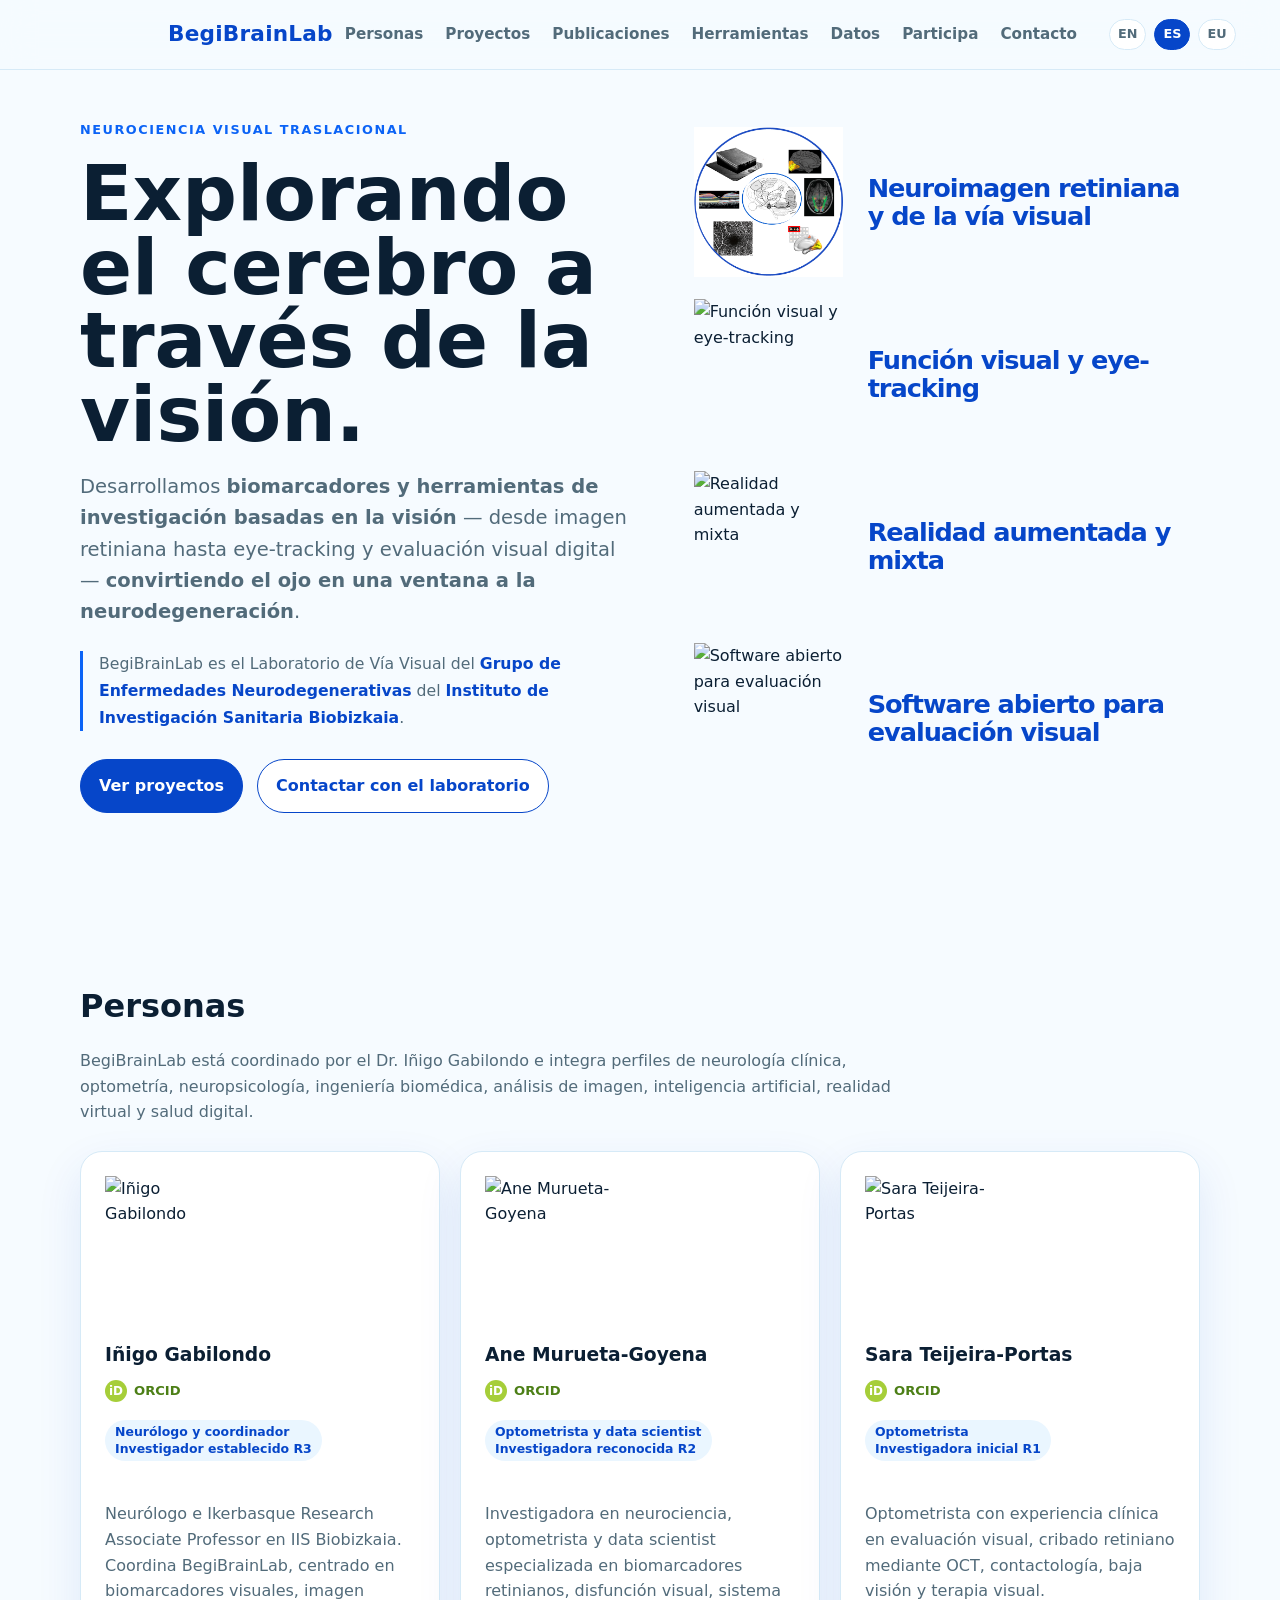
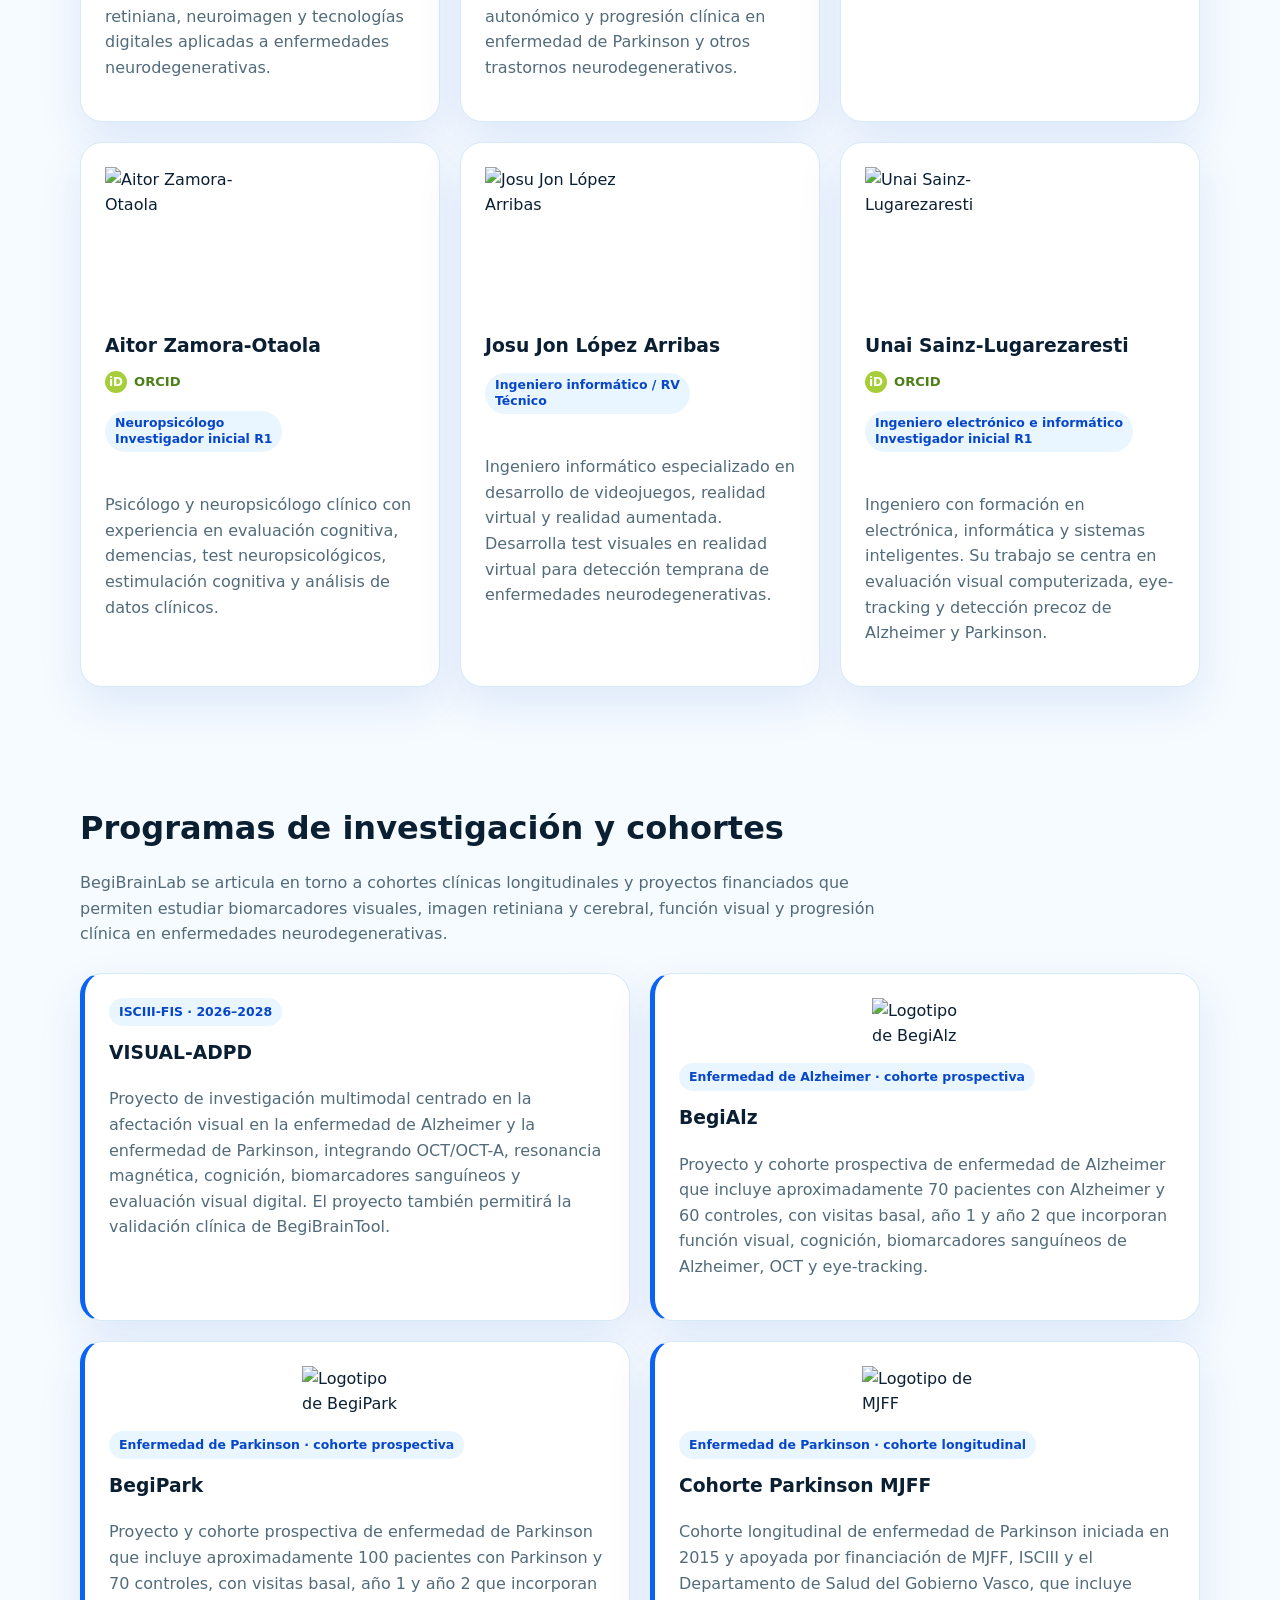
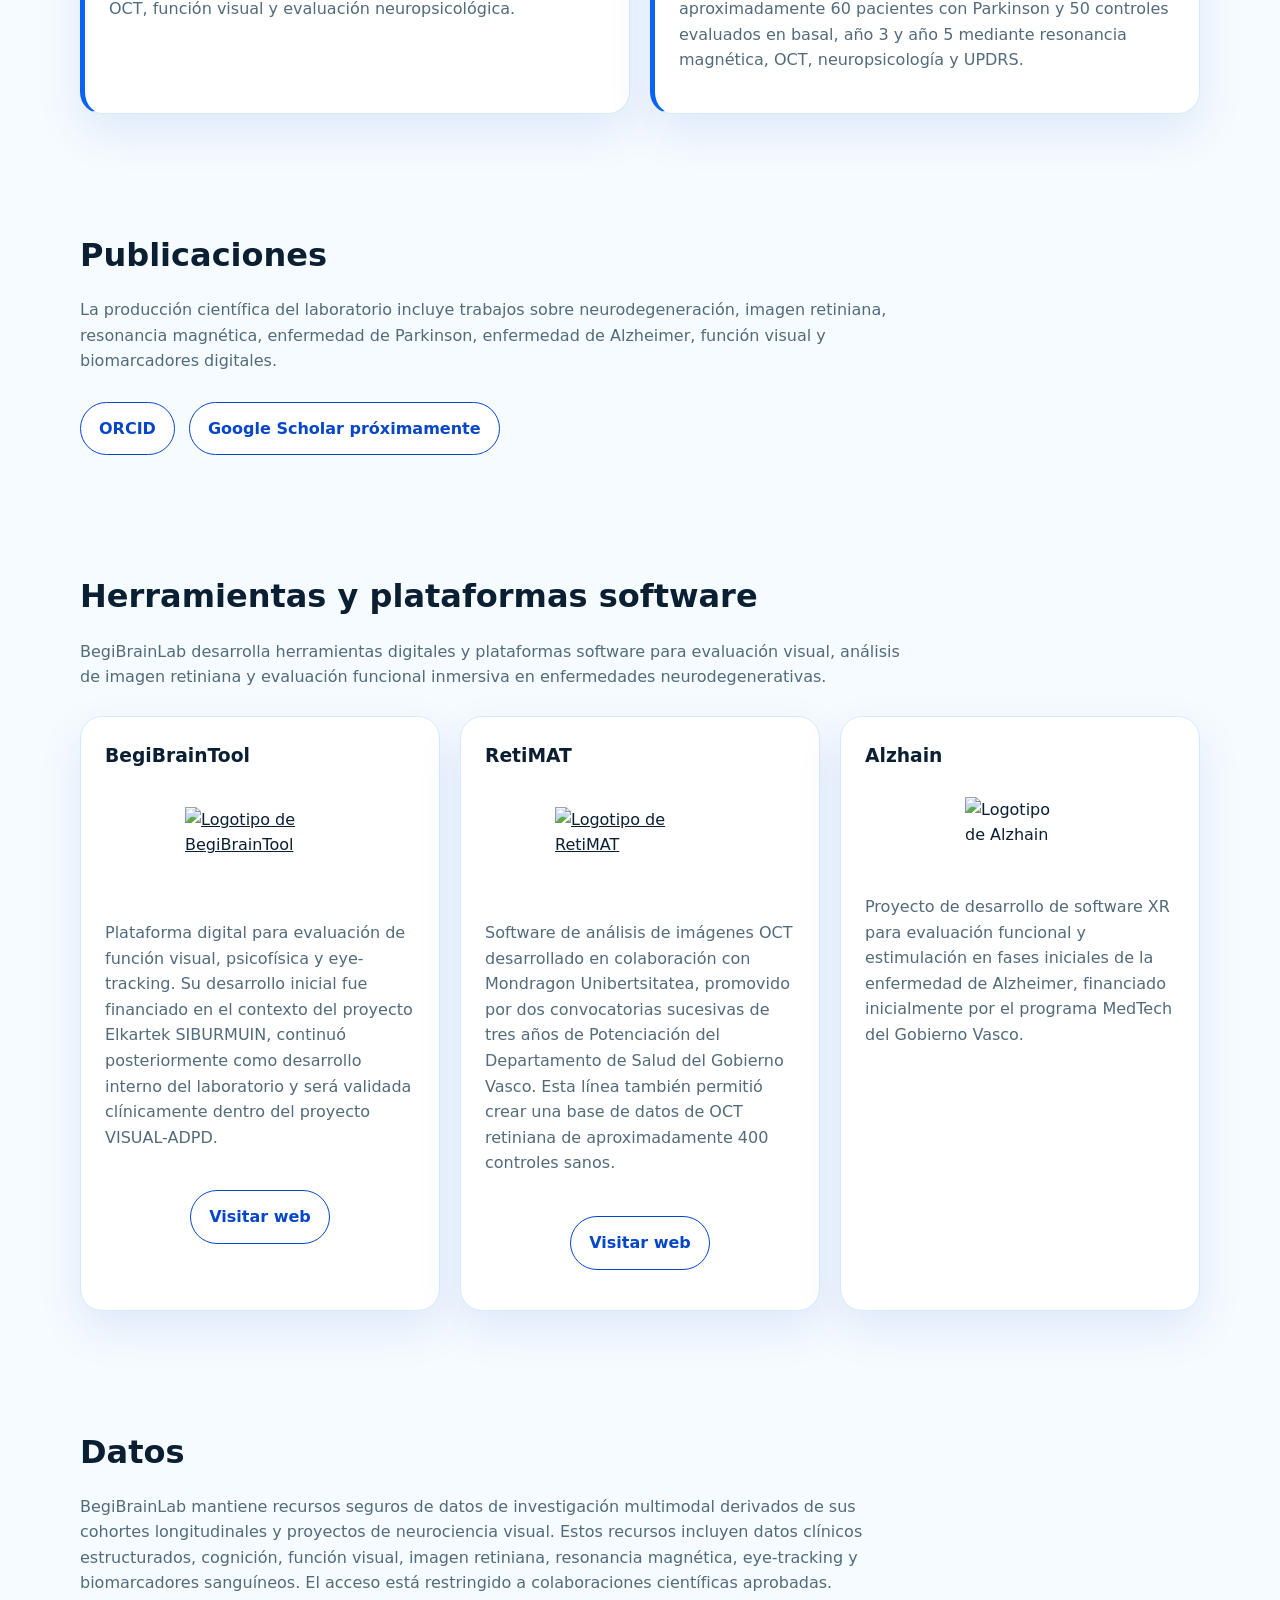
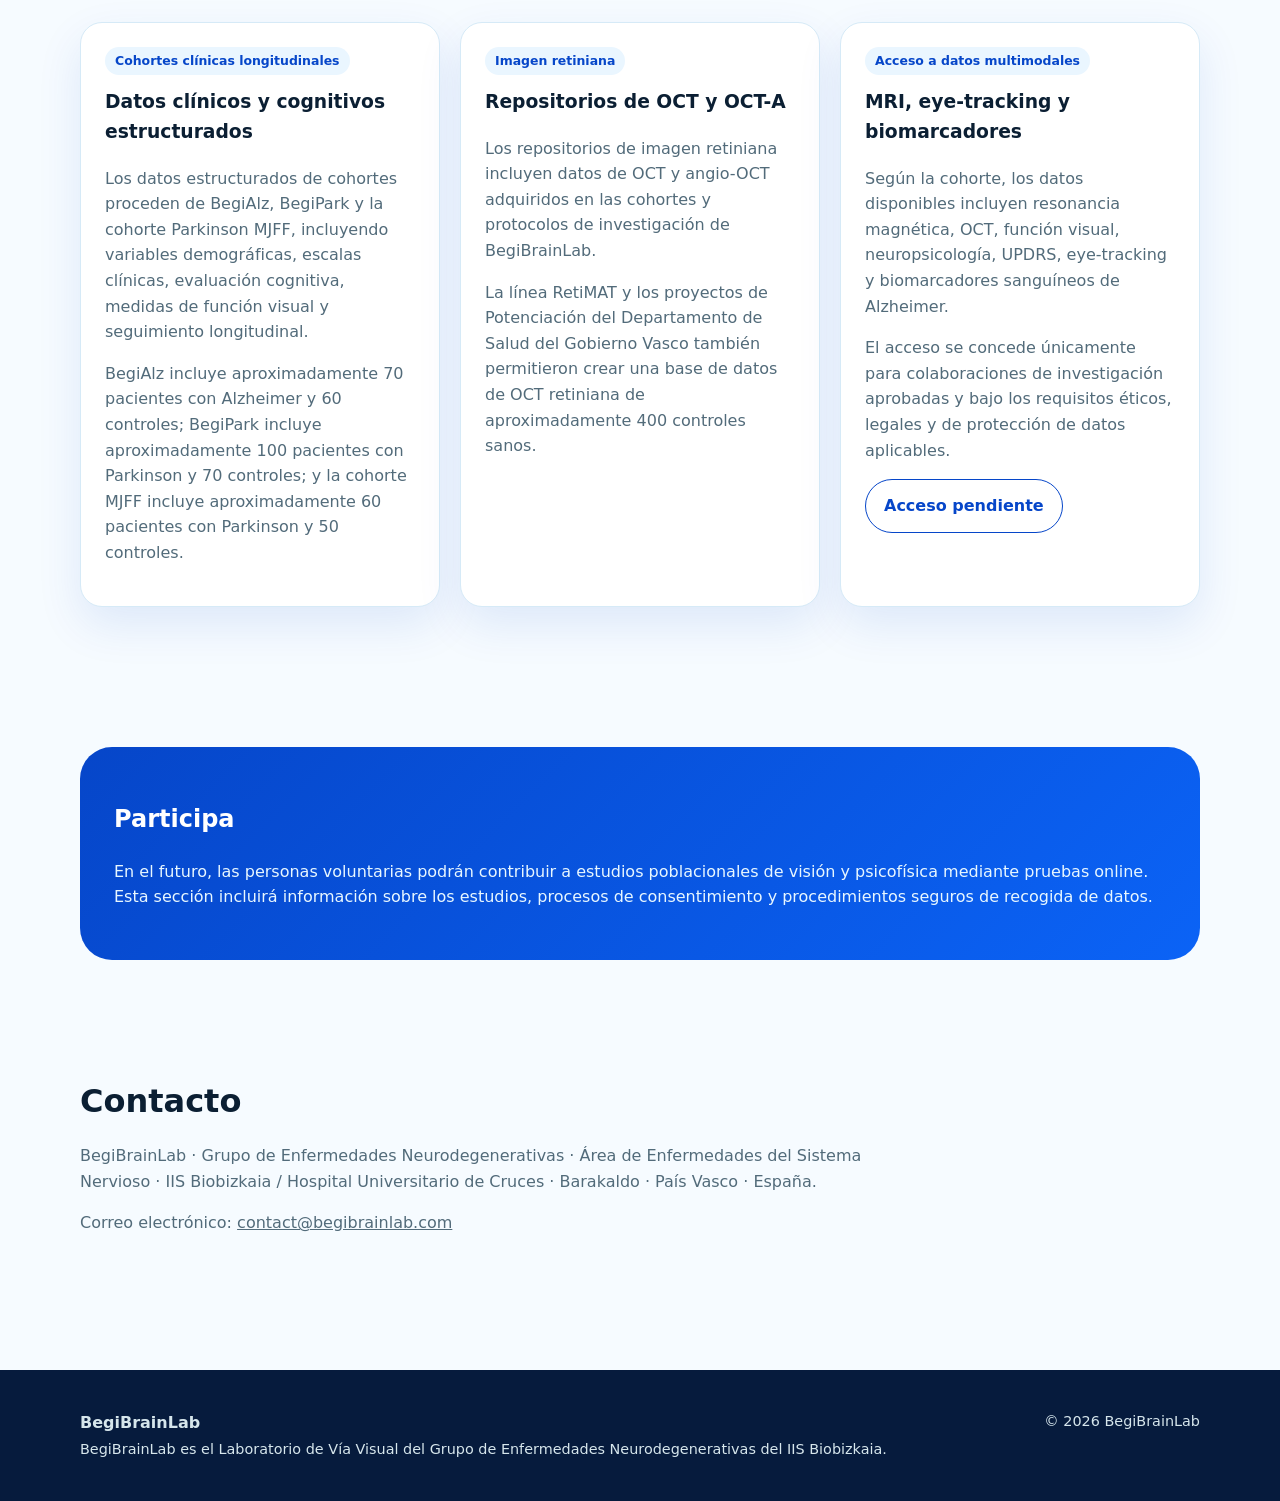
==== commit 0a56da41: "Update index.html" ====
--- a/es/index.html
+++ b/es/index.html
@@ -1,7 +1,11 @@
 <!doctype html>
+
 <html lang="es">
+
 <head>
+
 <meta charset="utf-8">
+
 <meta name="viewport" content="width=device-width,initial-scale=1">
 
 <title>BegiBrainLab | Explorando el cerebro a través de la visión</title>
@@ -13,27 +17,30 @@
 <link rel="icon" href="/assets/icons/favicon.ico">
 <link rel="icon" type="image/png" sizes="32x32" href="/assets/icons/icon-32.png">
 <link rel="apple-touch-icon" sizes="180x180" href="/assets/icons/icon-180.png">
+
 </head>
 
 <body>
 
 <header class="topbar">
+
 <div class="container nav">
 
-<a class="brand" href="/es/">
+<a class="brand" href="/">
 <span class="brand-mark"></span>
-<span>BegiBrainLab</span>
+<span class="brand-name">BegiBrainLab</span>
 </a>
 
 <button class="menu-toggle" type="button" aria-label="Abrir menú de navegación" aria-expanded="false">
 ☰
 </button>
-  
+
 <nav class="menu">
+
 <a href="#people">Personas</a>
 <a href="#projects">Proyectos</a>
 <a href="#publications">Publicaciones</a>
-<a href="#software">Software</a>
+<a href="#software">Herramientas</a>
 <a href="#data">Datos</a>
 <a href="#participate">Participa</a>
 <a href="#contact">Contacto</a>
@@ -43,9 +50,11 @@
 <a href="/es/" class="active">ES</a>
 <a href="/eu/">EU</a>
 </span>
+
 </nav>
 
 </div>
+
 </header>
 
 <main>
@@ -64,6 +73,26 @@
 Explorando el cerebro a través de la visión.
 </h1>
 
+<div class="hero-research-map-mobile" aria-label="Líneas de investigación de BegiBrainLab">
+
+<div class="hero-research-icon">
+<img src="/assets/img/hero/research-retina.PNG" alt="Neuroimagen retiniana y de la vía visual">
+</div>
+
+<div class="hero-research-icon">
+<img src="/assets/img/hero/research-function.PNG" alt="Función visual y eye-tracking">
+</div>
+
+<div class="hero-research-icon">
+<img src="/assets/img/hero/research-xr.PNG" alt="Realidad aumentada y mixta">
+</div>
+
+<div class="hero-research-icon">
+<img src="/assets/img/hero/research-software.PNG" alt="Software abierto para evaluación visual">
+</div>
+
+</div>
+
 <p class="lead">
 Desarrollamos <strong>biomarcadores y herramientas de investigación basadas en la visión</strong> — desde imagen retiniana hasta eye-tracking y evaluación visual digital — <strong>convirtiendo el ojo en una ventana a la neurodegeneración</strong>.
 </p>
@@ -72,105 +101,34 @@
 BegiBrainLab es el Laboratorio de Vía Visual del <a href="https://www.bio-bizkaia.eus/areas-investigacion/bc5.01" target="_blank" rel="noopener">Grupo de Enfermedades Neurodegenerativas</a> del <a href="https://www.bio-bizkaia.eus/web/iis/bb/inicio" target="_blank" rel="noopener">Instituto de Investigación Sanitaria Biobizkaia</a>.
 </p>
 
-<div class="actions">
+<div class="actions hero-actions-desktop">
 <a class="btn primary" href="#projects">Ver proyectos</a>
 <a class="btn secondary" href="#contact">Contactar con el laboratorio</a>
 </div>
 
 </div>
 
-<div class="hero-carousel" data-carousel-lang="es" aria-label="Carrusel visual de BegiBrainLab">
-
-<img
-  class="hero-carousel-image"
-  src="../assets/img/hero/lab.png"
-  alt="Laboratorio de evaluación visual de BegiBrainLab"
->
-
-<div class="hero-slide-caption">
-<strong>Laboratorio de evaluación visual</strong>
-<span>Exploración clínica y digital de la visión en enfermedades neurodegenerativas.</span>
-</div>
-
-</div>
-
-</div>
-
-</section>
-
-<section>
-
-<div class="container">
-
-<h2 class="section-title">
-Líneas de investigación
-</h2>
-
-<p class="section-intro">
-BegiBrainLab combina neurociencia visual, imagen retiniana y cerebral, evaluación funcional de la visión, tecnologías inmersivas, software abierto e inteligencia artificial multimodal para estudiar la neurodegeneración a través del sistema visual.
-</p>
-
-<div class="grid research-grid">
-
-<article class="card research-card">
-<span class="tag">Retina / RM</span>
+<div class="hero-research-map hero-research-map-desktop" aria-label="Líneas de investigación de BegiBrainLab">
+
+<div class="hero-research-item" data-mobile-label="Imagen">
+<img src="/assets/img/hero/research-retina.PNG" alt="Neuroimagen retiniana y de la vía visual">
 <h3>Neuroimagen retiniana y de la vía visual</h3>
-
-<img
-  class="research-card-image research-card-image-retina"
-  src="/assets/img/research/Retina_MRI.png"
-  alt="Neuroimagen retiniana y cerebral de la vía visual"
->
-
-<p>
-Imagen estructural y microvascular de la retina, junto con resonancia magnética estructural y funcional, para caracterizar la neurodegeneración retiniana, las redes visuales cerebrales y la progresión de la enfermedad.
-</p>
-</article>
-
-<article class="card research-card">
-<span class="tag">Función</span>
+</div>
+
+<div class="hero-research-item" data-mobile-label="Función">
+<img src="/assets/img/hero/research-function.PNG" alt="Función visual y eye-tracking">
 <h3>Función visual y eye-tracking</h3>
-
-<img
-  class="research-card-image research-card-image-wide"
-  src="/assets/img/research/eye_tracking.png"
-  alt="Sistema de evaluación de función visual y eye-tracking"
->
-
-<p>
-Psicofísica computerizada, control oculomotor, pupilometría, electroretinografía y cognición visual como indicadores funcionales de la vía visual.
-</p>
-</article>
-
-<article class="card research-card">
-<span class="tag">RA / RMx</span>
+</div>
+
+<div class="hero-research-item" data-mobile-label="XR">
+<img src="/assets/img/hero/research-xr.PNG" alt="Realidad aumentada y mixta">
 <h3>Realidad aumentada y mixta</h3>
-
-<img
-  class="research-card-image research-card-image-wide"
-  src="/assets/img/research/XR.png"
-  alt="Entorno de realidad mixta para evaluación funcional y actividades de la vida diaria"
->
-
-<p>
-Entornos inmersivos, ecológicos y realistas para evaluar y entrenar cognición visual, rendimiento funcional y actividades de la vida diaria en enfermedades neurodegenerativas.
-</p>
-</article>
-
-<article class="card research-card">
-<span class="tag">Software abierto</span>
+</div>
+
+<div class="hero-research-item" data-mobile-label="Software">
+<img src="/assets/img/hero/research-software.PNG" alt="Software abierto para evaluación visual">
 <h3>Software abierto para evaluación visual</h3>
-
-<img
-  class="research-card-image research-card-image-wide"
-  src="/assets/img/research/software.png"
-  alt="Herramientas abiertas de evaluación visual incluyendo BegiBrainTool, RetiMAT y Alzhain"
->
-
-<p>
-Desarrollo de herramientas digitales abiertas para evaluación visual estandarizada, pruebas psicofísicas, flujos de trabajo con eye-tracking e investigación reproducible en neurociencia visual.
-</p>
-</article>
+</div>
 
 </div>
 
@@ -187,85 +145,118 @@
 </h2>
 
 <p class="section-intro">
-BegiBrainLab está coordinado por el Dr. Iñigo Gabilondo Cuéllar e integra perfiles de neurología clínica, optometría, neuropsicología, ingeniería biomédica, análisis de imagen, inteligencia artificial, realidad virtual y salud digital.
+BegiBrainLab está coordinado por el Dr. Iñigo Gabilondo e integra perfiles de neurología clínica, optometría, neuropsicología, ingeniería biomédica, análisis de imagen, inteligencia artificial, realidad virtual y salud digital.
 </p>
 
 <div class="grid cards">
 
 <article class="card person-card">
+
 <img class="person-photo" src="../assets/img/team/IGabilondo.png" alt="Iñigo Gabilondo">
+
 <h3>Iñigo Gabilondo</h3>
+
 <a class="orcid-link" href="https://orcid.org/0000-0001-6045-2840" target="_blank" rel="noopener">
-<span class="orcid-icon-wrap">
-<img class="orcid-icon" src="/assets/icons/orcid.png" alt="">
-</span>
+<span class="orcid-dot"></span>
 ORCID
 </a>
+
 <span class="tag">Neurólogo y coordinador<br>Investigador establecido R3</span>
+
 <p>
 Neurólogo e Ikerbasque Research Associate Professor en IIS Biobizkaia. Coordina BegiBrainLab, centrado en biomarcadores visuales, imagen retiniana, neuroimagen y tecnologías digitales aplicadas a enfermedades neurodegenerativas.
 </p>
+
 </article>
 
 <article class="card person-card">
+
 <img class="person-photo" src="../assets/img/team/AMurueta.png" alt="Ane Murueta-Goyena">
+
 <h3>Ane Murueta-Goyena</h3>
+
 <a class="orcid-link" href="https://orcid.org/0000-0002-9808-6943" target="_blank" rel="noopener">
-<img class="orcid-icon" src="/assets/icons/orcid.png" alt="">
+<span class="orcid-dot"></span>
 ORCID
 </a>
+
 <span class="tag">Optometrista y data scientist<br>Investigadora reconocida R2</span>
+
 <p>
 Investigadora en neurociencia, optometrista y data scientist especializada en biomarcadores retinianos, disfunción visual, sistema autonómico y progresión clínica en enfermedad de Parkinson y otros trastornos neurodegenerativos.
 </p>
+
 </article>
 
 <article class="card person-card">
+
 <img class="person-photo" src="../assets/img/team/STeijeira.png" alt="Sara Teijeira-Portas">
+
 <h3>Sara Teijeira-Portas</h3>
+
 <a class="orcid-link" href="https://orcid.org/0000-0002-2208-5864" target="_blank" rel="noopener">
-<img class="orcid-icon" src="/assets/icons/orcid.png" alt="">
+<span class="orcid-dot"></span>
 ORCID
 </a>
+
 <span class="tag">Optometrista<br>Investigadora inicial R1</span>
+
 <p>
 Optometrista con experiencia clínica en evaluación visual, cribado retiniano mediante OCT, contactología, baja visión y terapia visual.
 </p>
+
 </article>
 
 <article class="card person-card">
+
 <img class="person-photo" src="../assets/img/team/AZamora.png" alt="Aitor Zamora-Otaola">
+
 <h3>Aitor Zamora-Otaola</h3>
+
 <a class="orcid-link" href="https://orcid.org/0009-0007-6647-6625" target="_blank" rel="noopener">
-<img class="orcid-icon" src="/assets/icons/orcid.png" alt="">
+<span class="orcid-dot"></span>
 ORCID
 </a>
+
 <span class="tag">Neuropsicólogo<br>Investigador inicial R1</span>
+
 <p>
 Psicólogo y neuropsicólogo clínico con experiencia en evaluación cognitiva, demencias, test neuropsicológicos, estimulación cognitiva y análisis de datos clínicos.
 </p>
+
 </article>
 
 <article class="card person-card">
+
 <img class="person-photo" src="../assets/img/team/JJon.png" alt="Josu Jon López Arribas">
+
 <h3>Josu Jon López Arribas</h3>
+
 <span class="tag">Ingeniero informático / RV<br>Técnico</span>
+
 <p>
 Ingeniero informático especializado en desarrollo de videojuegos, realidad virtual y realidad aumentada. Desarrolla test visuales en realidad virtual para detección temprana de enfermedades neurodegenerativas.
 </p>
+
 </article>
 
 <article class="card person-card">
+
 <img class="person-photo" src="../assets/img/team/USainz.png" alt="Unai Sainz-Lugarezaresti">
+
 <h3>Unai Sainz-Lugarezaresti</h3>
+
 <a class="orcid-link" href="https://orcid.org/0009-0008-0470-5960" target="_blank" rel="noopener">
-<img class="orcid-icon" src="/assets/icons/orcid.png" alt="">
+<span class="orcid-dot"></span>
 ORCID
 </a>
+
 <span class="tag">Ingeniero electrónico e informático<br>Investigador inicial R1</span>
+
 <p>
 Ingeniero con formación en electrónica, informática y sistemas inteligentes. Su trabajo se centra en evaluación visual computerizada, eye-tracking y detección precoz de Alzheimer y Parkinson.
 </p>
+
 </article>
 
 </div>
@@ -279,61 +270,67 @@
 <div class="container">
 
 <h2 class="section-title">
-Proyectos
+Programas de investigación y cohortes
 </h2>
 
 <p class="section-intro">
-Los proyectos actuales y previos del laboratorio se articulan en torno a la enfermedad de Parkinson, la enfermedad de Alzheimer, la imagen retiniana y cerebral, la evaluación funcional de la visión y las tecnologías digitales aplicadas a la salud.
+BegiBrainLab se articula en torno a cohortes clínicas longitudinales y proyectos financiados que permiten estudiar biomarcadores visuales, imagen retiniana y cerebral, función visual y progresión clínica en enfermedades neurodegenerativas.
 </p>
 
 <div class="grid project-list">
 
 <article class="card project">
+
 <span class="tag">ISCIII-FIS · 2026–2028</span>
+
 <h3>VISUAL-ADPD</h3>
-<p>
-Estudio multimodal de la afectación visual en Alzheimer y Parkinson, integrando OCT/OCT-A, resonancia magnética, cognición, biomarcadores sanguíneos y evaluación visual digital.
-</p>
+
+<p>
+Proyecto de investigación multimodal centrado en la afectación visual en la enfermedad de Alzheimer y la enfermedad de Parkinson, integrando OCT/OCT-A, resonancia magnética, cognición, biomarcadores sanguíneos y evaluación visual digital. El proyecto también permitirá la validación clínica de BegiBrainTool.
+</p>
+
 </article>
 
 <article class="card project">
-<span class="tag">Enfermedad de Alzheimer</span>
+
+<img class="project-logo" src="/assets/img/projects/Begialz.PNG" alt="Logotipo de BegiAlz">
+
+<span class="tag">Enfermedad de Alzheimer · cohorte prospectiva</span>
+
 <h3>BegiAlz</h3>
-<p>
-Cohorte prospectiva de Alzheimer centrada en imagen retiniana, función visual y biomarcadores en fases prodrómicas e iniciales de la enfermedad.
-</p>
+
+<p>
+Proyecto y cohorte prospectiva de enfermedad de Alzheimer que incluye aproximadamente 70 pacientes con Alzheimer y 60 controles, con visitas basal, año 1 y año 2 que incorporan función visual, cognición, biomarcadores sanguíneos de Alzheimer, OCT y eye-tracking.
+</p>
+
 </article>
 
 <article class="card project">
-<span class="tag">Enfermedad de Parkinson</span>
+
+<img class="project-logo" src="/assets/img/projects/Begipark.PNG" alt="Logotipo de BegiPark">
+
+<span class="tag">Enfermedad de Parkinson · cohorte prospectiva</span>
+
 <h3>BegiPark</h3>
-<p>
-Cohorte prospectiva de Parkinson que permite la evaluación longitudinal de marcadores visuales, retinianos, clínicos y cognitivos.
-</p>
+
+<p>
+Proyecto y cohorte prospectiva de enfermedad de Parkinson que incluye aproximadamente 100 pacientes con Parkinson y 70 controles, con visitas basal, año 1 y año 2 que incorporan OCT, función visual y evaluación neuropsicológica.
+</p>
+
 </article>
 
 <article class="card project">
-<span class="tag">Herramienta digital</span>
-<h3>BegiBrainTool</h3>
-<p>
-Plataforma computerizada de código abierto en desarrollo y validación para la evaluación estandarizada de la función visual mediante psicofísica, eye-tracking, pupilometría y sensores autonómicos.
-</p>
-</article>
-
-<article class="card project">
-<span class="tag">IA / OCT</span>
-<h3>RetiMAT</h3>
-<p>
-Herramienta abierta para el análisis de imágenes OCT desarrollada en colaboración con Mondragon Unibertsitatea, orientada a la investigación cuantitativa de la retina.
-</p>
-</article>
-
-<article class="card project">
-<span class="tag">Realidad mixta</span>
-<h3>ALZAIN / Alzhain</h3>
-<p>
-Plataforma de prueba de concepto basada en realidad mixta para evaluación funcional y estimulación en enfermedad de Alzheimer inicial mediante actividades de la vida diaria.
-</p>
+
+<img class="project-logo project-logo-wide" src="/assets/img/projects/MJFF.PNG" alt="Logotipo de MJFF">
+
+<span class="tag">Enfermedad de Parkinson · cohorte longitudinal</span>
+
+<h3>Cohorte Parkinson MJFF</h3>
+
+<p>
+Cohorte longitudinal de enfermedad de Parkinson iniciada en 2015 y apoyada por financiación de MJFF, ISCIII y el Departamento de Salud del Gobierno Vasco, que incluye aproximadamente 60 pacientes con Parkinson y 50 controles evaluados en basal, año 3 y año 5 mediante resonancia magnética, OCT, neuropsicología y UPDRS.
+</p>
+
 </article>
 
 </div>
@@ -355,7 +352,7 @@
 </p>
 
 <div class="actions">
-<a class="btn secondary" href="https://orcid.org/0000-0001-6045-2840">ORCID</a>
+<a class="btn secondary" href="https://orcid.org/0000-0001-6045-2840" target="_blank" rel="noopener">ORCID</a>
 <a class="btn secondary" href="#">Google Scholar próximamente</a>
 </div>
 
@@ -368,41 +365,84 @@
 <div class="container">
 
 <h2 class="section-title">
-Software y ciencia abierta
+Herramientas y plataformas software
 </h2>
 
 <p class="section-intro">
-Este espacio albergará herramientas de código abierto, documentación y pipelines de análisis desarrollados en los proyectos de BegiBrainLab.
-</p>
-
-<div class="grid cards">
-
-<article class="card">
+BegiBrainLab desarrolla herramientas digitales y plataformas software para evaluación visual, análisis de imagen retiniana y evaluación funcional inmersiva en enfermedades neurodegenerativas.
+</p>
+
+<div class="grid cards software-grid">
+
+<article class="card software-card">
+
 <h3>BegiBrainTool</h3>
-<p>
-Plataforma de psicofísica y eye-tracking. Integración con repositorio pendiente.
-</p>
-</article>
-
-<article class="card">
+
+<a href="https://github.com/compneurobilbao/begibraintool" target="_blank" rel="noopener">
+<img
+  class="software-logo"
+  src="/assets/img/software/begibraintool.png"
+  alt="Logotipo de BegiBrainTool"
+  style="display:block !important; width:150px !important; max-width:150px !important; height:auto !important; max-height:80px !important; object-fit:contain !important; margin:12px auto 16px !important; padding:0 !important; border:0 !important; background:transparent !important;"
+>
+</a>
+
+<p>
+Plataforma digital para evaluación de función visual, psicofísica y eye-tracking. Su desarrollo inicial fue financiado en el contexto del proyecto Elkartek SIBURMUIN, continuó posteriormente como desarrollo interno del laboratorio y será validada clínicamente dentro del proyecto VISUAL-ADPD.
+</p>
+
+<a class="btn secondary" href="https://github.com/compneurobilbao/begibraintool" target="_blank" rel="noopener">
+Visitar web
+</a>
+
+</article>
+
+<article class="card software-card">
+
 <h3>RetiMAT</h3>
-<p>
-Software de análisis de imágenes OCT. Integración con repositorio pendiente.
-</p>
-</article>
-
-<article class="card">
+
+<a href="https://mu-biomed.github.io/retimat/" target="_blank" rel="noopener">
+<img
+  class="software-logo"
+  src="/assets/img/software/retimat.png"
+  alt="Logotipo de RetiMAT"
+  style="display:block !important; width:170px !important; max-width:170px !important; height:auto !important; max-height:80px !important; object-fit:contain !important; margin:12px auto 16px !important; padding:0 !important; border:0 !important; background:transparent !important;"
+>
+</a>
+
+<p>
+Software de análisis de imágenes OCT desarrollado en colaboración con Mondragon Unibertsitatea, promovido por dos convocatorias sucesivas de tres años de Potenciación del Departamento de Salud del Gobierno Vasco. Esta línea también permitió crear una base de datos de OCT retiniana de aproximadamente 400 controles sanos.
+</p>
+
+<a class="btn secondary" href="https://mu-biomed.github.io/retimat/" target="_blank" rel="noopener">
+Visitar web
+</a>
+
+</article>
+
+<article class="card software-card">
+
 <h3>Alzhain</h3>
-<p>
-Plataforma de investigación en realidad mixta. Publicación prevista tras su validación.
-</p>
-</article>
-
-</div>
-
-</div>
-
-</section>
+
+<img
+  class="software-logo"
+  src="/assets/img/software/alzhain.png"
+  alt="Logotipo de Alzhain"
+  style="display:block !important; width:110px !important; max-width:110px !important; height:auto !important; max-height:95px !important; object-fit:contain !important; margin:12px auto 16px !important; padding:0 !important; border:0 !important; background:transparent !important;"
+>
+
+<p>
+Proyecto de desarrollo de software XR para evaluación funcional y estimulación en fases iniciales de la enfermedad de Alzheimer, financiado inicialmente por el programa MedTech del Gobierno Vasco.
+</p>
+
+</article>
+
+</div>
+
+</div>
+
+</section>
+
 <section id="data">
 
 <div class="container">
@@ -412,40 +452,67 @@
 </h2>
 
 <p class="section-intro">
-BegiBrainLab mantiene repositorios seguros de datos de investigación vinculados a sus cohortes prospectivas de enfermedades neurodegenerativas. El acceso está restringido a usuarios autorizados y requiere credenciales individuales y aprobación previa.
+BegiBrainLab mantiene recursos seguros de datos de investigación multimodal derivados de sus cohortes longitudinales y proyectos de neurociencia visual. Estos recursos incluyen datos clínicos estructurados, cognición, función visual, imagen retiniana, resonancia magnética, eye-tracking y biomarcadores sanguíneos. El acceso está restringido a colaboraciones científicas aprobadas.
 </p>
 
 <div class="grid cards">
 
 <article class="card">
-<span class="tag">Datos clínicos estructurados</span>
-<h3>Repositorios REDCap de cohortes</h3>
-<p>
-Los repositorios REDCap protegidos con usuario y contraseña incluyen datos estructurados tabulados de las cohortes prospectivas BegiPark y BegiAlz, con variables demográficas, escalas clínicas, medidas cognitivas y datos longitudinales de seguimiento.
-</p>
+
+<span class="tag">Cohortes clínicas longitudinales</span>
+
+<h3>Datos clínicos y cognitivos estructurados</h3>
+
+<p>
+Los datos estructurados de cohortes proceden de BegiAlz, BegiPark y la cohorte Parkinson MJFF, incluyendo variables demográficas, escalas clínicas, evaluación cognitiva, medidas de función visual y seguimiento longitudinal.
+</p>
+
 <p class="muted">
-Los repositorios actuales incluyen aproximadamente 300 controles sanos, 150 pacientes con enfermedad de Parkinson y 100 pacientes con enfermedad de Alzheimer, con seguimientos anuales previstos hasta 5 años.
-</p>
+BegiAlz incluye aproximadamente 70 pacientes con Alzheimer y 60 controles; BegiPark incluye aproximadamente 100 pacientes con Parkinson y 70 controles; y la cohorte MJFF incluye aproximadamente 60 pacientes con Parkinson y 50 controles.
+</p>
+
+</article>
+
+<article class="card">
+
+<span class="tag">Imagen retiniana</span>
+
+<h3>Repositorios de OCT y OCT-A</h3>
+
+<p>
+Los repositorios de imagen retiniana incluyen datos de OCT y angio-OCT adquiridos en las cohortes y protocolos de investigación de BegiBrainLab.
+</p>
+
+<p class="muted">
+La línea RetiMAT y los proyectos de Potenciación del Departamento de Salud del Gobierno Vasco también permitieron crear una base de datos de OCT retiniana de aproximadamente 400 controles sanos.
+</p>
+
+</article>
+
+<article class="card">
+
+<span class="tag">Acceso a datos multimodales</span>
+
+<h3>MRI, eye-tracking y biomarcadores</h3>
+
+<p>
+Según la cohorte, los datos disponibles incluyen resonancia magnética, OCT, función visual, neuropsicología, UPDRS, eye-tracking y biomarcadores sanguíneos de Alzheimer.
+</p>
+
+<p class="muted">
+El acceso se concede únicamente para colaboraciones de investigación aprobadas y bajo los requisitos éticos, legales y de protección de datos aplicables.
+</p>
+
 <a class="btn secondary" href="#">Acceso pendiente</a>
-</article>
-
-<article class="card">
-<span class="tag">Repositorio de imagen</span>
-<h3>Datos de imagen retiniana y cerebral</h3>
-<p>
-El repositorio de imagen incluye datasets de OCT de retina, angio-OCT de retina y resonancia magnética cerebral adquiridos dentro de los protocolos de investigación de BegiBrainLab.
-</p>
-<p class="muted">
-El acceso a los datos de imagen se concede únicamente para fines de investigación aprobados y conforme a los requisitos éticos, legales y de protección de datos aplicables.
-</p>
-<a class="btn secondary" href="#">Acceso pendiente</a>
-</article>
-
-</div>
-
-</div>
-
-</section>
+
+</article>
+
+</div>
+
+</div>
+
+</section>
+
 <section id="participate">
 
 <div class="container">
@@ -457,7 +524,7 @@
 </h2>
 
 <p>
-En el futuro, las personas voluntarias podrán contribuir a estudios poblacionales de visión y psicofísica mediante pruebas online. Esta sección incluirá información sobre los estudios, procesos de consentimiento y sistemas seguros de recogida de datos.
+En el futuro, las personas voluntarias podrán contribuir a estudios poblacionales de visión y psicofísica mediante pruebas online. Esta sección incluirá información sobre los estudios, procesos de consentimiento y procedimientos seguros de recogida de datos.
 </p>
 
 </div>
@@ -510,4 +577,6 @@
 <script src="../assets/js/site.js"></script>
 
 </body>
+
 </html>
+
--- a/assets/css/styles.css
+++ b/assets/css/styles.css
@@ -69,6 +69,35 @@
   letter-spacing: .01em;
   color: var(--brand);
 }
+
+.brand-name {
+  display: inline-flex;
+  align-items: center;
+  border-radius: 999px;
+  padding: 7px 12px;
+  transition: background .18s ease, color .18s ease;
+}
+
+.brand.is-active-section .brand-name {
+  background: var(--brand);
+  color: #ffffff !important;
+}
+
+.brand.is-active-section:hover .brand-name,
+.brand.is-active-section:focus .brand-name,
+.brand.is-active-section:active .brand-name {
+  background: var(--brand);
+  color: #ffffff !important;
+}
+
+
+.brand.is-active-section:hover,
+.brand.is-active-section:focus,
+.brand.is-active-section:active {
+  background: var(--brand);
+  color: #ffffff !important;
+}
+
 
 .brand-mark {
   width: 64px;
@@ -118,6 +147,18 @@
   background: var(--brand);
   color: #ffffff;
   border-color: var(--brand);
+}
+
+/* Active navigation section */
+
+.menu a.is-active-section,
+.menu a.is-active-section:hover,
+.menu a.is-active-section:focus,
+.menu a.is-active-section:active {
+  background: var(--brand);
+  color: #ffffff !important;
+  border-radius: 999px;
+  padding: 7px 12px;
 }
 
 /* Mobile menu button */
@@ -148,13 +189,13 @@
 /* Hero */
 
 .hero {
-  padding: 28px 0 48px;
+  padding: 38px 0 110px;
 }
 
 .hero-grid {
   display: grid;
-  grid-template-columns: 1.1fr .9fr;
-  gap: 42px;
+  grid-template-columns: 1.05fr .95fr;
+  gap: 54px;
   align-items: center;
 }
 
@@ -167,7 +208,7 @@
 }
 
 .hero h1 {
-  font-size: clamp(2.5rem, 6vw, 5.3rem);
+  font-size: clamp(2.7rem, 6vw, 5.35rem);
   line-height: .96;
   margin: 16px 0;
 }
@@ -233,69 +274,53 @@
   background: var(--soft);
 }
 
-/* Hero visual carousel */
-
-.hero-slide {
+/* Hero research map - desktop */
+
+.hero-research-map {
+  display: grid;
+  grid-template-columns: 1fr;
+  gap: 22px;
+  width: 100%;
+  max-width: 560px;
+  margin-left: auto;
+}
+
+.hero-research-item {
+  display: grid;
+  grid-template-columns: 150px 1fr;
+  align-items: center;
+  gap: 24px;
+}
+
+.hero-research-item img {
+  width: 150px;
+  height: 150px;
+  object-fit: contain;
+  display: block;
+  flex: 0 0 auto;
+}
+
+.hero-research-item h3 {
+  margin: 0;
+  color: var(--brand);
+  font-size: clamp(1.25rem, 2vw, 1.9rem);
+  line-height: 1.12;
+  font-weight: 900;
+  letter-spacing: -0.04em;
+}
+
+/* Hero research map - mobile placeholder */
+
+.hero-research-map-mobile {
+  display: none;
+}
+
+.hero-research-map-desktop {
+  display: grid;
+}
+
+.hero-actions-mobile {
   display: none !important;
-}
-
-.hero-carousel {
-  position: relative;
-  width: 100%;
-  height: 430px;
-  min-height: 430px;
-  max-height: 430px;
-  border-radius: 32px;
-  overflow: hidden;
-  background: #ffffff;
-  box-shadow: var(--shadow);
-  border: 1px solid var(--line);
-}
-
-.hero-carousel-image {
-  display: block;
-  width: 100%;
-  height: 100%;
-  max-height: 430px;
-  object-fit: cover;
-  object-position: center;
-  transition: opacity .2s ease;
-}
-
-.hero-carousel > .hero-slide-caption {
-  display: block;
-  position: absolute;
-  left: 24px;
-  right: 24px;
-  bottom: 24px;
-  z-index: 2;
-  padding: 18px 20px;
-  border-radius: 22px;
-  background: rgba(255, 255, 255, .88);
-  backdrop-filter: blur(12px);
-  border: 1px solid rgba(214, 234, 247, .95);
-  box-shadow: 0 14px 35px rgba(6, 70, 201, .16);
-  transition: opacity .2s ease;
-}
-
-.hero-carousel > .hero-slide-caption strong {
-  display: block;
-  color: var(--ink);
-  font-size: 1.05rem;
-  font-weight: 900;
-  margin-bottom: 4px;
-}
-
-.hero-carousel > .hero-slide-caption span {
-  display: block;
-  color: var(--muted);
-  font-size: .95rem;
-  line-height: 1.45;
-}
-
-.hero-carousel.is-changing .hero-carousel-image,
-.hero-carousel.is-changing .hero-slide-caption {
-  opacity: 0;
 }
 
 /* Sections */
@@ -349,44 +374,6 @@
   font-size: .78rem;
   font-weight: 800;
   margin-bottom: 12px;
-}
-
-/* Research focus */
-
-.research-grid {
-  grid-template-columns: repeat(4, minmax(0, 1fr));
-  margin-top: 26px;
-}
-
-.research-grid .card {
-  min-height: 100%;
-}
-
-.research-card {
-  overflow: hidden;
-}
-
-.research-card .research-card-image {
-  display: block !important;
-  width: 100% !important;
-  max-width: 100% !important;
-  height: 150px !important;
-  max-height: 150px !important;
-  object-position: center !important;
-  margin: 16px 0 18px !important;
-  padding: 0 !important;
-  border-radius: 16px !important;
-  background: #ffffff !important;
-  border: 1px solid var(--line) !important;
-  box-sizing: border-box !important;
-}
-
-.research-card .research-card-image-retina {
-  object-fit: cover !important;
-}
-
-.research-card .research-card-image-wide {
-  object-fit: contain !important;
 }
 
 /* People */
@@ -423,7 +410,7 @@
 
 /* ORCID links */
 
-.person-card .orcid-link {
+.orcid-link {
   display: inline-flex !important;
   align-items: center !important;
   gap: 7px !important;
@@ -438,11 +425,11 @@
   line-height: 1 !important;
 }
 
-.person-card .orcid-link:hover {
+.orcid-link:hover {
   text-decoration: underline !important;
 }
 
-.person-card .orcid-link .orcid-dot {
+.orcid-dot {
   width: 22px !important;
   height: 22px !important;
   min-width: 22px !important;
@@ -453,17 +440,23 @@
   display: inline-flex !important;
   align-items: center !important;
   justify-content: center !important;
-  background: #a6ce39 !important;
+  background-color: #a6ce39 !important;
   color: #ffffff !important;
-  font-size: 13px !important;
-  font-weight: 700 !important;
+  font-size: 12px !important;
+  font-weight: 800 !important;
   line-height: 1 !important;
   flex: 0 0 22px !important;
   overflow: hidden !important;
-}
-
-.person-card .orcid-link .orcid-dot::before {
+  text-align: center !important;
+}
+
+.orcid-dot::before {
   content: "iD" !important;
+  display: block !important;
+  color: #ffffff !important;
+  font-size: 12px !important;
+  font-weight: 800 !important;
+  line-height: 1 !important;
 }
 
 /* Projects */
@@ -475,6 +468,54 @@
 
 .project {
   border-left: 5px solid var(--accent);
+}
+
+/* Software cards */
+
+.software-grid {
+  grid-template-columns: repeat(3, 1fr);
+  margin-top: 26px;
+}
+
+.software-card {
+  display: flex;
+  flex-direction: column;
+  gap: 14px;
+}
+
+.software-card h3 {
+  margin-bottom: 0;
+}
+
+.software-card > a {
+  display: block !important;
+  width: fit-content !important;
+  max-width: fit-content !important;
+  margin: 10px auto 16px !important;
+}
+
+.software-card .software-logo {
+  display: block !important;
+  width: auto !important;
+  height: auto !important;
+  max-width: 150px !important;
+  max-height: 80px !important;
+  object-fit: contain !important;
+  object-position: center !important;
+  margin: 10px auto 16px !important;
+  padding: 0 !important;
+  border: 0 !important;
+  border-radius: 0 !important;
+  background: transparent !important;
+}
+
+.software-card > a .software-logo {
+  margin: 0 !important;
+}
+
+.software-card .btn {
+  width: fit-content;
+  margin-top: auto;
 }
 
 /* Callout */
@@ -528,76 +569,26 @@
   background: #ffffff;
 }
 
-/* Scanner cursor */
-
-@media (hover: hover) and (pointer: fine) {
-  body.has-scan-cursor,
-  body.has-scan-cursor * {
-    cursor: none !important;
-  }
-}
-
-.scan-cursor {
-  position: fixed;
-  left: 0;
-  top: 0;
-  width: 86px;
-  height: 86px;
-  border-radius: 50%;
-  pointer-events: none;
-  z-index: 9999;
-  opacity: 0;
-  transform: translate(-50%, -50%);
-  transition: opacity .18s ease, width .18s ease, height .18s ease;
-  mix-blend-mode: multiply;
-
-  background:
-    radial-gradient(circle, rgba(11, 99, 246, .20) 0 3px, transparent 4px),
-    radial-gradient(circle, rgba(186, 244, 255, .32) 0%, rgba(11, 99, 246, .10) 42%, transparent 70%);
-
-  border: 1px solid rgba(6, 70, 201, .35);
-  box-shadow:
-    0 0 0 1px rgba(186, 244, 255, .35) inset,
-    0 0 26px rgba(11, 99, 246, .18);
-}
-
-.scan-cursor::before,
-.scan-cursor::after {
-  content: "";
-  position: absolute;
-  background: rgba(6, 70, 201, .35);
-  border-radius: 999px;
-}
-
-.scan-cursor::before {
-  width: 44%;
-  height: 1px;
-  left: 28%;
-  top: 50%;
-}
-
-.scan-cursor::after {
-  width: 1px;
-  height: 44%;
-  left: 50%;
-  top: 28%;
-}
-
-.scan-cursor.is-visible {
-  opacity: 1;
-}
-
-.scan-cursor.is-active {
-  width: 104px;
-  height: 104px;
-  opacity: .9;
-}
-
 /* Responsive */
 
 @media (max-width: 1100px) {
-  .research-grid {
-    grid-template-columns: repeat(2, 1fr);
+  .hero-grid {
+    grid-template-columns: 1fr .9fr;
+    gap: 34px;
+  }
+
+  .hero-research-item {
+    grid-template-columns: 128px 1fr;
+    gap: 18px;
+  }
+
+  .hero-research-item img {
+    width: 128px;
+    height: 128px;
+  }
+
+  .hero-research-item h3 {
+    font-size: 1.35rem;
   }
 }
 
@@ -642,6 +633,15 @@
     background: #eef7ff;
   }
 
+  .menu a.is-active-section,
+  .menu a.is-active-section:hover,
+  .menu a.is-active-section:focus,
+  .menu a.is-active-section:active {
+    background: var(--brand);
+    color: #ffffff !important;
+    border-radius: 12px;
+  }
+
   .langs {
     display: flex;
     gap: 6px;
@@ -653,48 +653,86 @@
   .langs a {
     padding: 8px 10px;
   }
-
-  body.has-scan-cursor,
-  body.has-scan-cursor * {
-    cursor: auto !important;
-  }
-
-  .scan-cursor {
-    display: none;
-  }
-}
+}
+
+/* Mobile hero */
 
 @media (max-width: 850px) {
-  .hero-grid,
+  .hero {
+    padding: 16px 0 76px;
+  }
+
+  .hero-grid {
+    display: block;
+  }
+
+  .eyebrow {
+    margin-top: 0;
+    margin-bottom: 14px;
+  }
+
+  .hero h1 {
+    font-size: clamp(2.45rem, 14vw, 3.7rem);
+    margin-bottom: 14px;
+  }
+
+  .hero-research-map-desktop {
+    display: none !important;
+  }
+
+  .hero-research-map-mobile {
+    display: grid !important;
+    grid-template-columns: repeat(4, minmax(0, 1fr));
+    gap: 8px;
+    width: 100%;
+    max-width: 360px;
+    margin: 8px auto 24px;
+  }
+
+  .hero-research-map-mobile .hero-research-icon {
+    display: flex;
+    align-items: center;
+    justify-content: center;
+  }
+
+  .hero-research-map-mobile .hero-research-icon img {
+    width: 66px;
+    height: 66px;
+    object-fit: contain;
+    display: block;
+  }
+
+  .lead {
+    font-size: 1.08rem;
+  }
+
+  .hero-actions-desktop {
+    display: flex !important;
+    justify-content: center;
+    margin-top: 26px;
+  }
+
+  .hero-actions-mobile {
+    display: none !important;
+  }
+
   .grid.cards,
-  .project-list {
+  .project-list,
+  .software-grid {
     grid-template-columns: 1fr;
   }
 
-  .hero {
-    padding-top: 50px;
-  }
-
-  .hero-carousel {
-    height: 300px;
-    min-height: 300px;
-    max-height: 300px;
-  }
-
-  .hero-carousel-image {
-    height: 100%;
-    max-height: 300px;
-  }
-
-  .hero-carousel > .hero-slide-caption {
-    left: 16px;
-    right: 16px;
-    bottom: 16px;
-    padding: 14px 16px;
-  }
-
-  .hero-carousel > .hero-slide-caption span {
-    font-size: .86rem;
+  .software-card > a {
+    margin: 10px auto 16px !important;
+  }
+
+  .software-card .software-logo {
+    max-width: 150px !important;
+    max-height: 80px !important;
+  }
+
+  #people {
+    padding-top: 76px;
   }
 
   .footer-grid {
@@ -702,15 +740,106 @@
   }
 }
 
-@media (max-width: 650px) {
-  .research-grid {
-    grid-template-columns: 1fr;
-  }
-
-  .research-card .research-card-image {
-    height: 150px !important;
-    max-height: 150px !important;
-    width: 100% !important;
-    margin: 16px 0 18px !important;
-  }
-}
+@media (max-width: 420px) {
+  .hero {
+    padding-top: 10px;
+  }
+
+  .hero-research-map-mobile {
+    max-width: 340px;
+    gap: 6px;
+    margin: 6px auto 22px;
+  }
+
+  .hero-research-map-mobile .hero-research-icon img {
+    width: 60px;
+    height: 60px;
+  }
+
+  .hero-actions-desktop {
+    gap: 10px;
+  }
+
+  .hero-actions-desktop .btn {
+    padding: 12px 15px;
+    font-size: .92rem;
+  }
+}
+
+@media (max-width: 370px) {
+  .hero-research-map-mobile .hero-research-icon img {
+    width: 54px;
+    height: 54px;
+  }
+
+  .hero-actions-desktop .btn {
+    padding: 11px 13px;
+    font-size: .86rem;
+  }
+}
+
+/* Brand active state - clean final version */
+
+.brand {
+  background: transparent !important;
+  color: var(--brand) !important;
+  border-radius: 0 !important;
+  padding: 0 !important;
+}
+
+.brand:hover,
+.brand:focus,
+.brand:active {
+  background: transparent !important;
+  color: var(--brand) !important;
+}
+
+.brand-name {
+  display: inline-flex;
+  align-items: center;
+  border-radius: 999px;
+  padding: 7px 12px;
+  background: transparent;
+  color: var(--brand);
+  transition: background .18s ease, color .18s ease;
+}
+
+.brand:hover .brand-name,
+.brand:focus .brand-name,
+.brand:active .brand-name {
+  background: transparent !important;
+  color: var(--brand) !important;
+}
+
+.brand.is-active-section .brand-name {
+  background: var(--brand) !important;
+  color: #ffffff !important;
+}
+
+.brand.is-active-section:hover .brand-name,
+.brand.is-active-section:focus .brand-name,
+.brand.is-active-section:active .brand-name {
+  background: var(--brand) !important;
+  color: #ffffff !important;
+}
+
+/* Project logos */
+
+.project-logo {
+  display: block;
+  width: auto;
+  height: auto;
+  max-width: 110px;
+  max-height: 70px;
+  object-fit: contain;
+  margin: 0 auto 14px;
+  padding: 0;
+  border: 0;
+  background: transparent;
+}
+
+.project-logo-wide {
+  max-width: 130px;
+  max-height: 76px;
+}
+
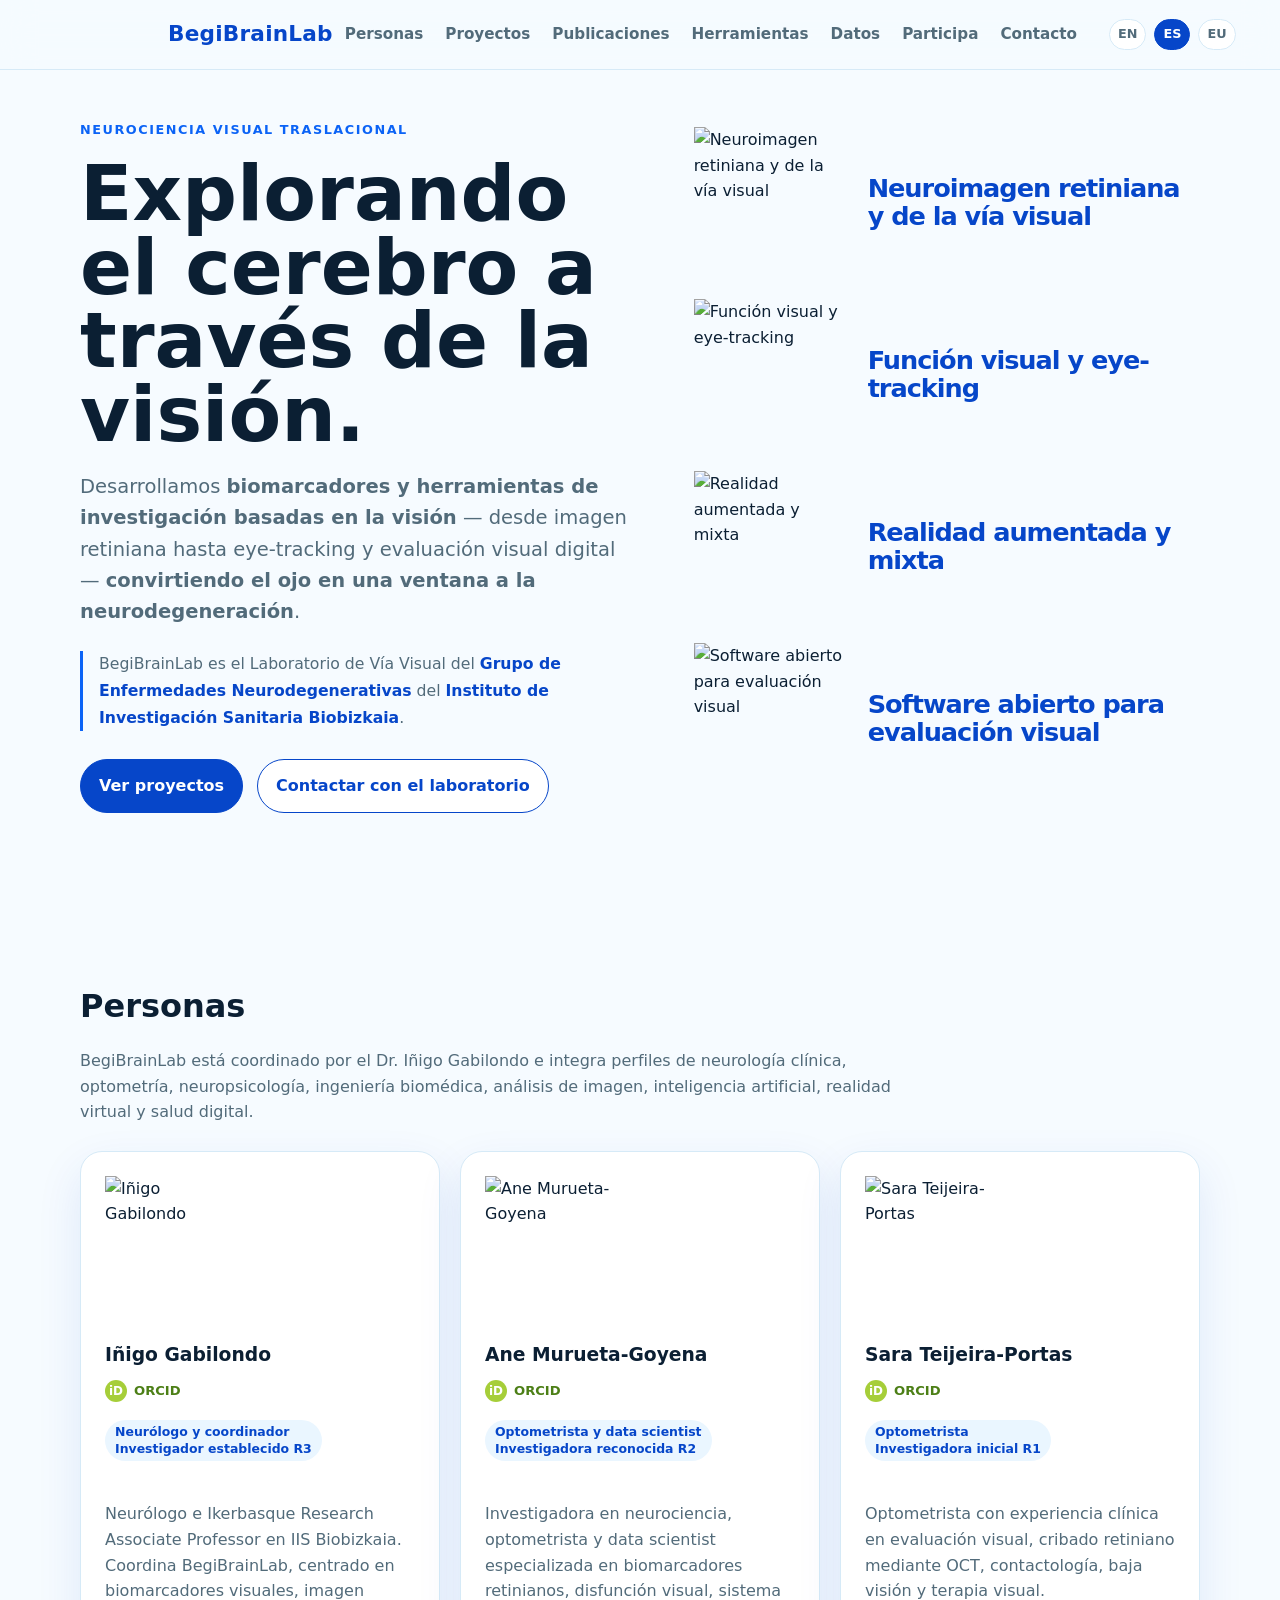
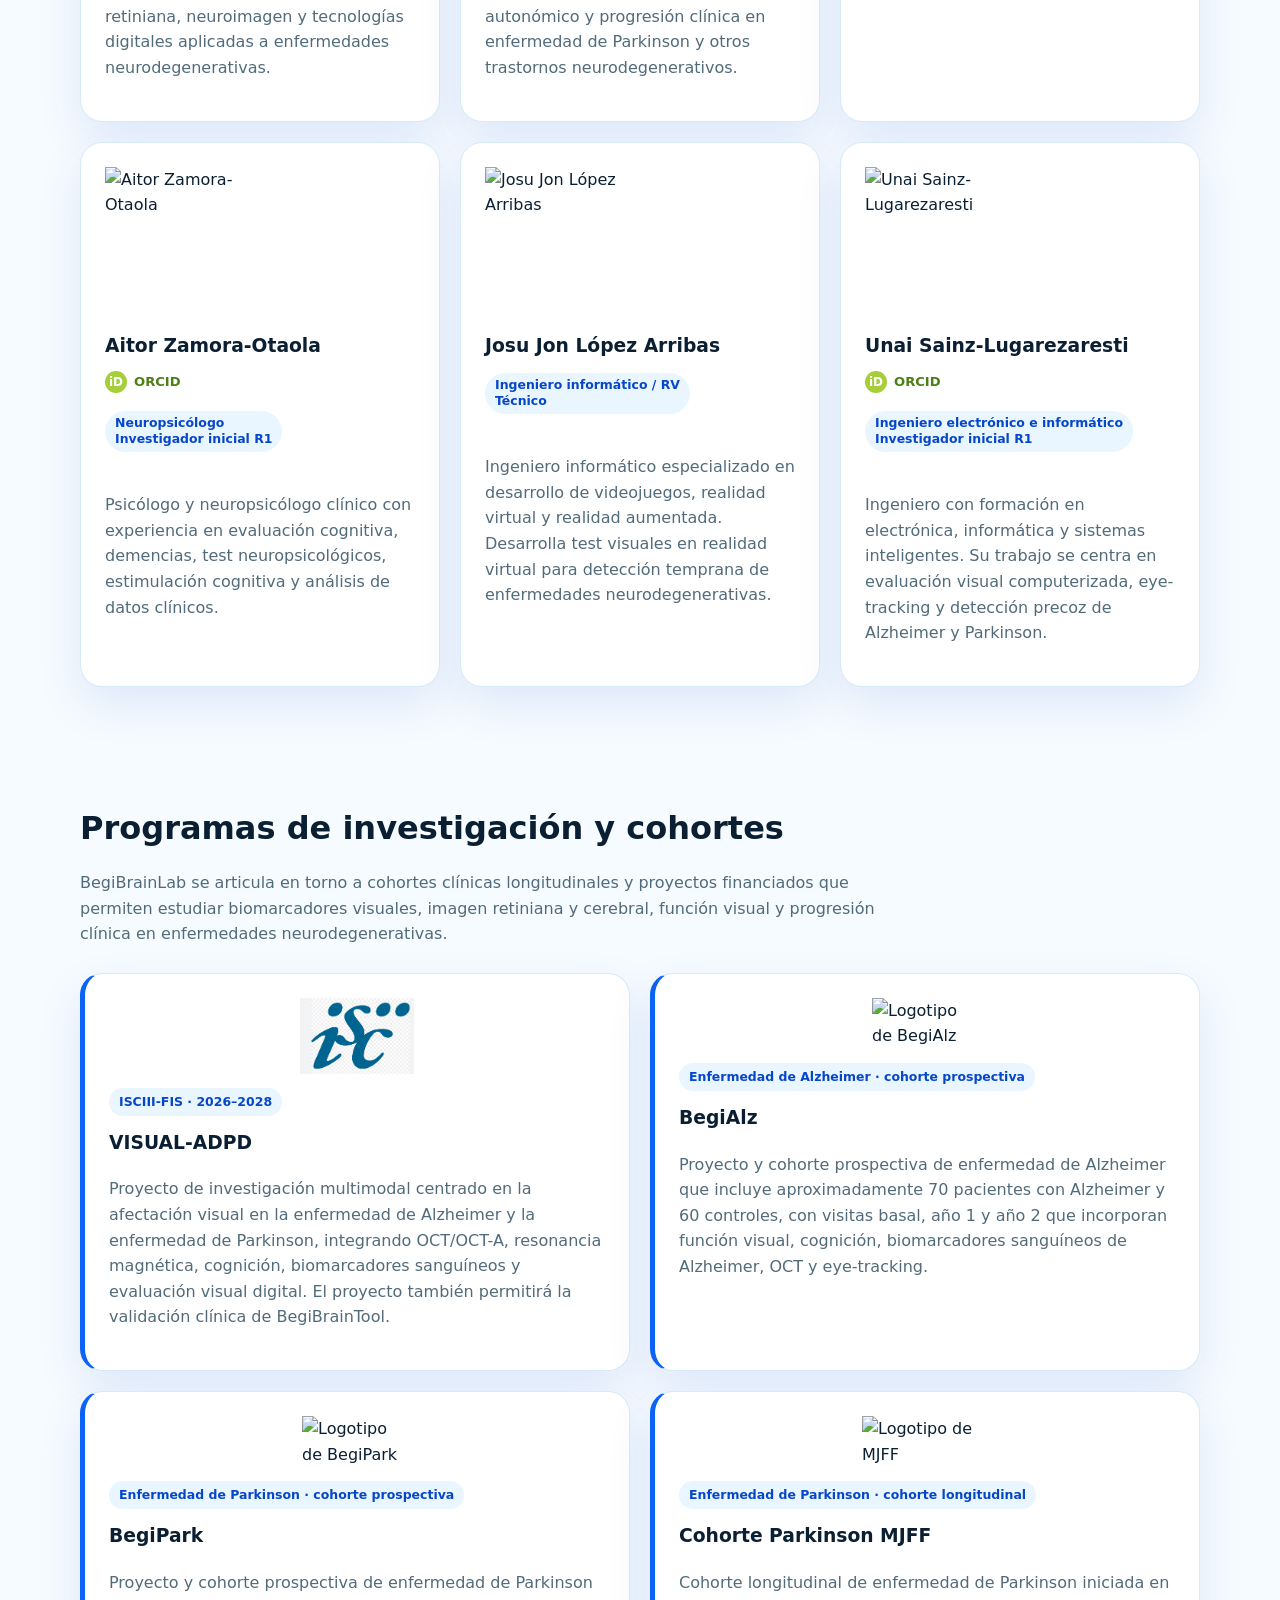
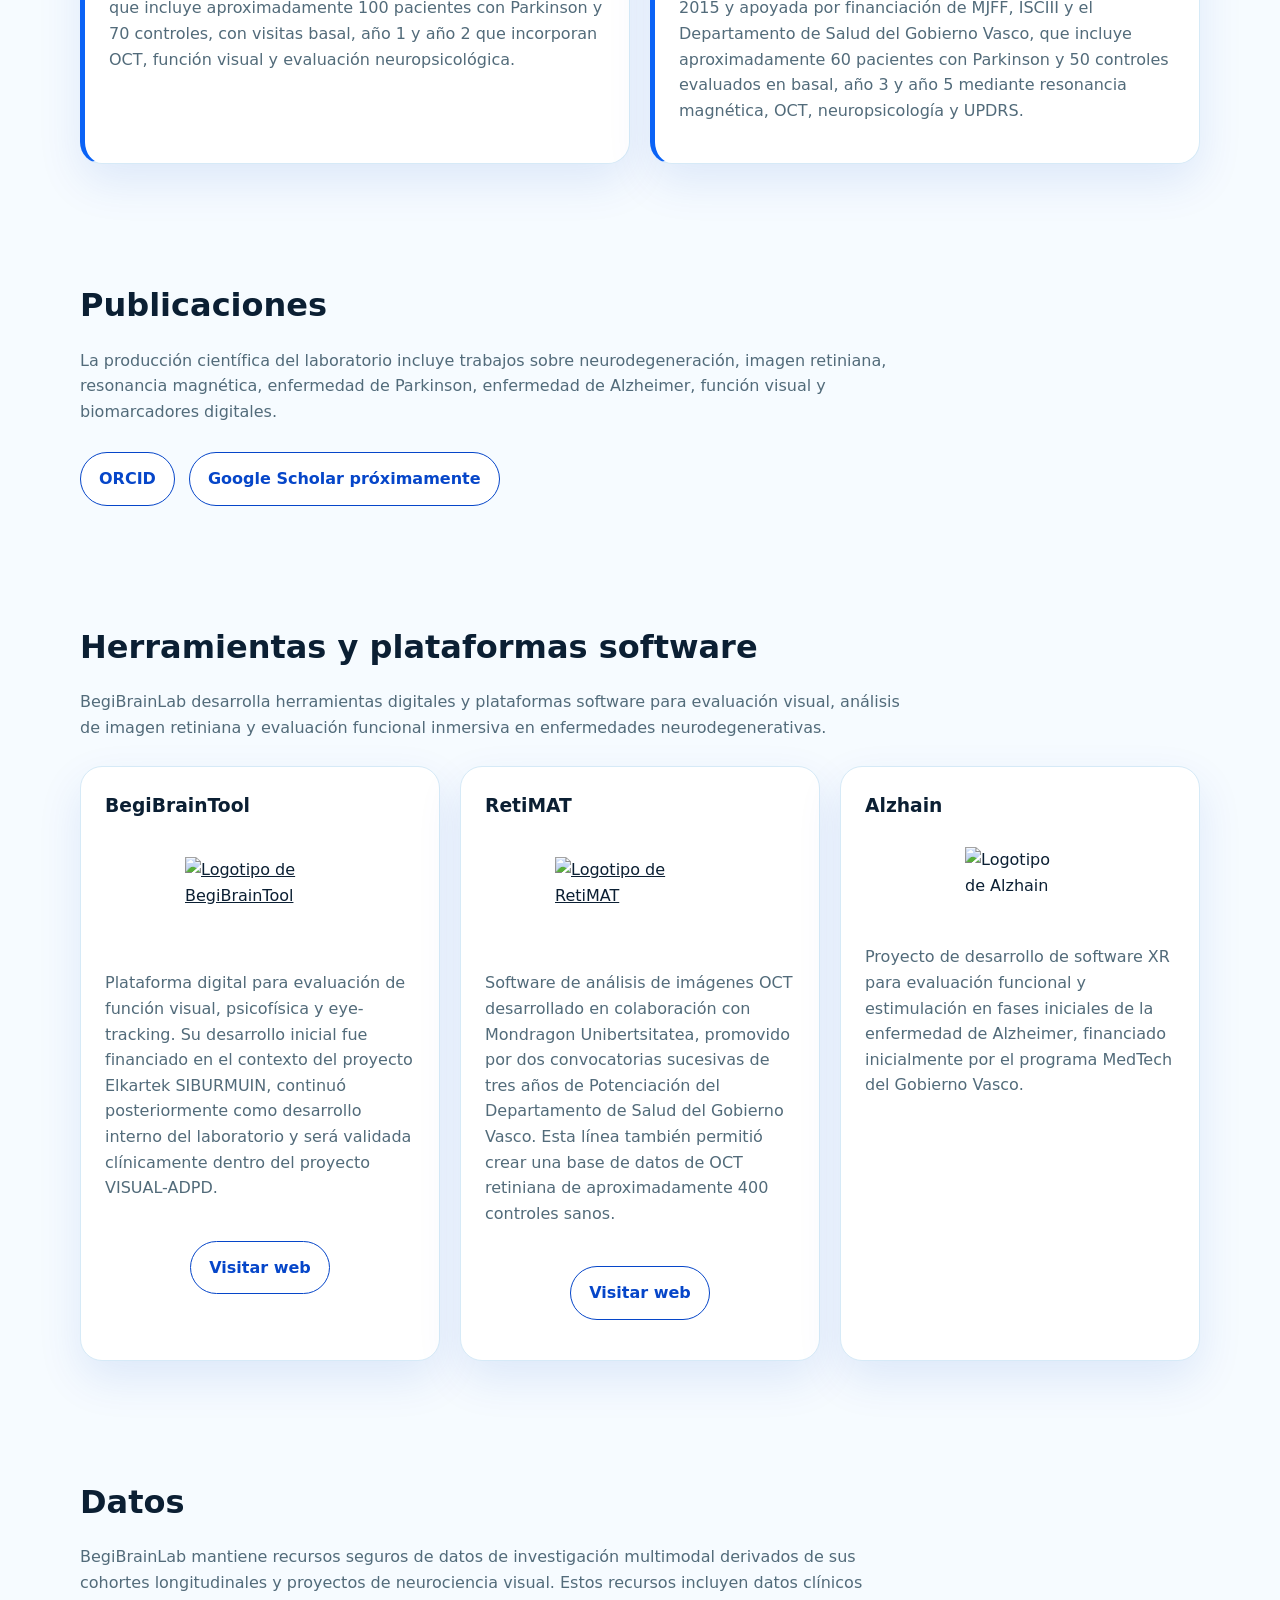
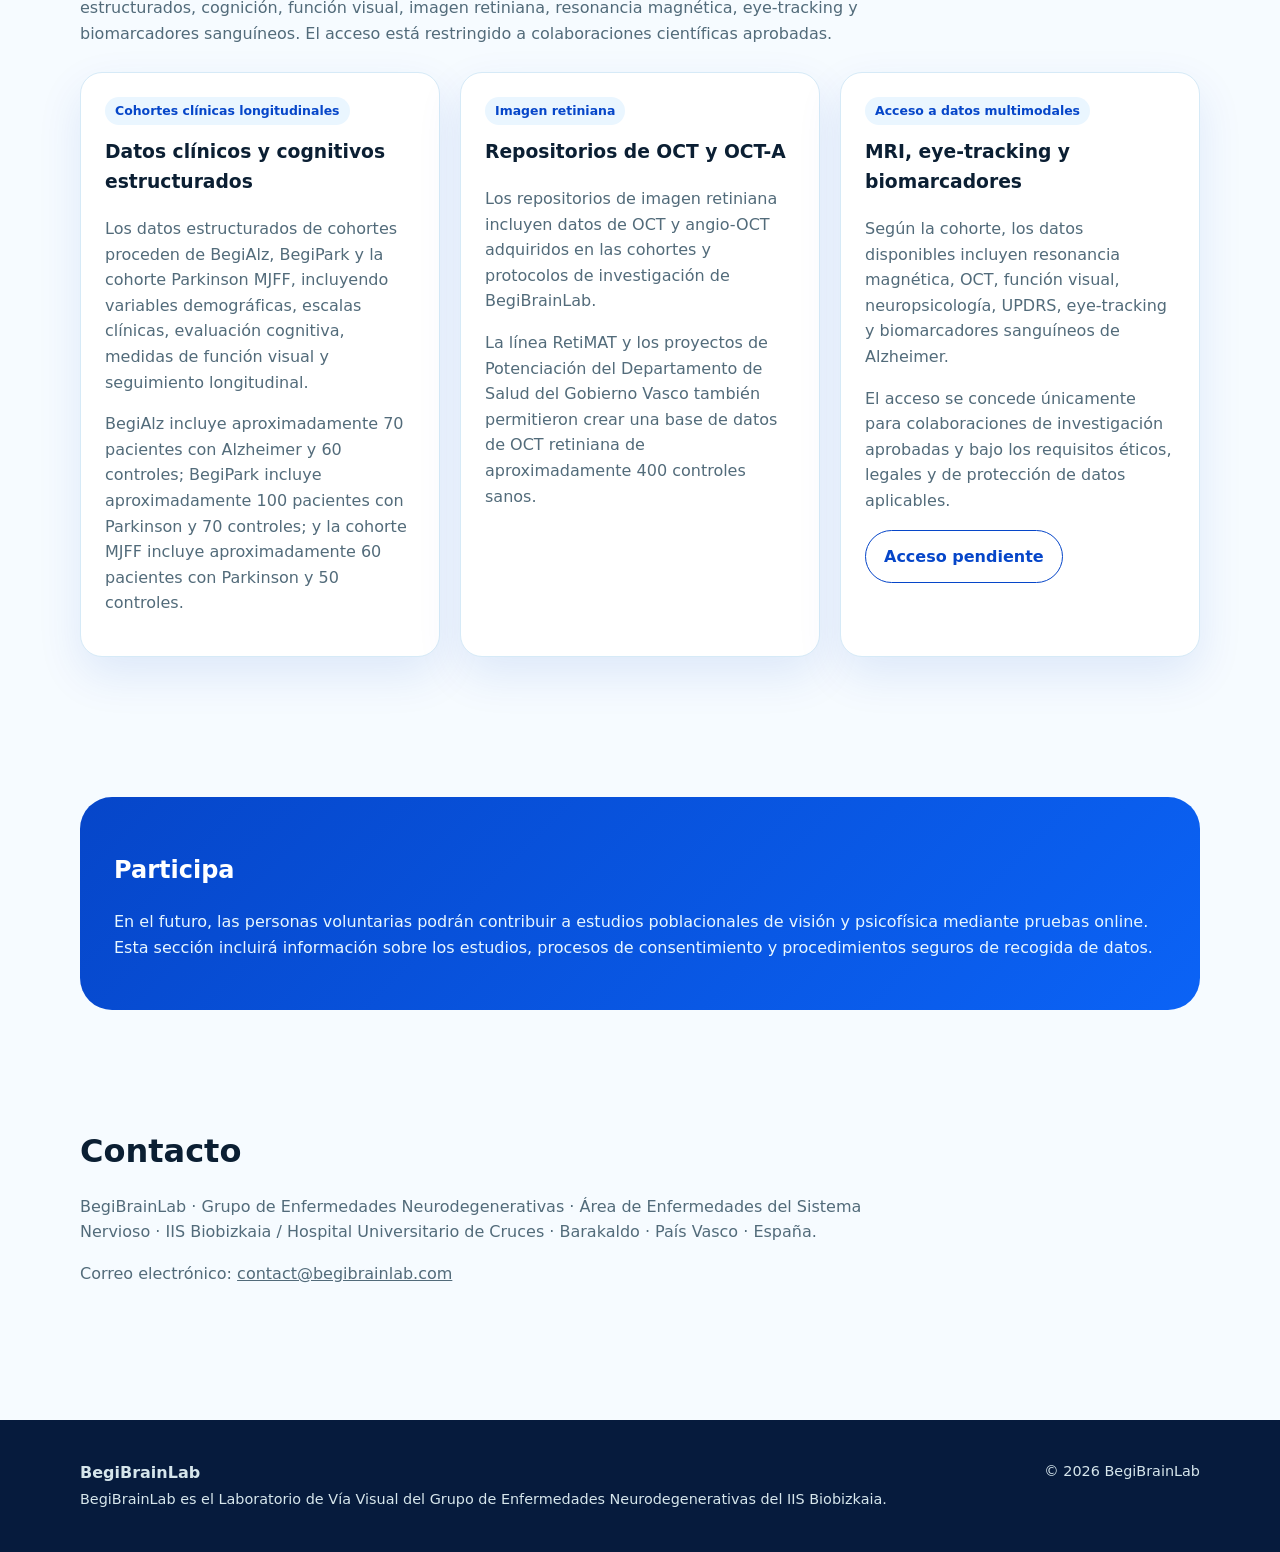
==== commit 4d61a354: "Update index.html" ====
--- a/es/index.html
+++ b/es/index.html
@@ -76,19 +76,19 @@
 <div class="hero-research-map-mobile" aria-label="Líneas de investigación de BegiBrainLab">
 
 <div class="hero-research-icon">
-<img src="/assets/img/hero/research-retina.PNG" alt="Neuroimagen retiniana y de la vía visual">
+<img src="/assets/img/hero/research-retina.png" alt="Neuroimagen retiniana y de la vía visual">
 </div>
 
 <div class="hero-research-icon">
-<img src="/assets/img/hero/research-function.PNG" alt="Función visual y eye-tracking">
+<img src="/assets/img/hero/research-function.png" alt="Función visual y eye-tracking">
 </div>
 
 <div class="hero-research-icon">
-<img src="/assets/img/hero/research-xr.PNG" alt="Realidad aumentada y mixta">
+<img src="/assets/img/hero/research-xr.png" alt="Realidad aumentada y mixta">
 </div>
 
 <div class="hero-research-icon">
-<img src="/assets/img/hero/research-software.PNG" alt="Software abierto para evaluación visual">
+<img src="/assets/img/hero/research-software.png" alt="Software abierto para evaluación visual">
 </div>
 
 </div>
@@ -111,22 +111,22 @@
 <div class="hero-research-map hero-research-map-desktop" aria-label="Líneas de investigación de BegiBrainLab">
 
 <div class="hero-research-item" data-mobile-label="Imagen">
-<img src="/assets/img/hero/research-retina.PNG" alt="Neuroimagen retiniana y de la vía visual">
+<img src="/assets/img/hero/research-retina.png" alt="Neuroimagen retiniana y de la vía visual">
 <h3>Neuroimagen retiniana y de la vía visual</h3>
 </div>
 
 <div class="hero-research-item" data-mobile-label="Función">
-<img src="/assets/img/hero/research-function.PNG" alt="Función visual y eye-tracking">
+<img src="/assets/img/hero/research-function.png" alt="Función visual y eye-tracking">
 <h3>Función visual y eye-tracking</h3>
 </div>
 
 <div class="hero-research-item" data-mobile-label="XR">
-<img src="/assets/img/hero/research-xr.PNG" alt="Realidad aumentada y mixta">
+<img src="/assets/img/hero/research-xr.png" alt="Realidad aumentada y mixta">
 <h3>Realidad aumentada y mixta</h3>
 </div>
 
 <div class="hero-research-item" data-mobile-label="Software">
-<img src="/assets/img/hero/research-software.PNG" alt="Software abierto para evaluación visual">
+<img src="/assets/img/hero/research-software.png" alt="Software abierto para evaluación visual">
 <h3>Software abierto para evaluación visual</h3>
 </div>
 
@@ -280,6 +280,8 @@
 <div class="grid project-list">
 
 <article class="card project">
+
+<img class="project-logo project-logo-wide" src="/assets/img/projects/visualadpd.PNG" alt="Logotipo de VISUAL-ADPD">
 
 <span class="tag">ISCIII-FIS · 2026–2028</span>
 
